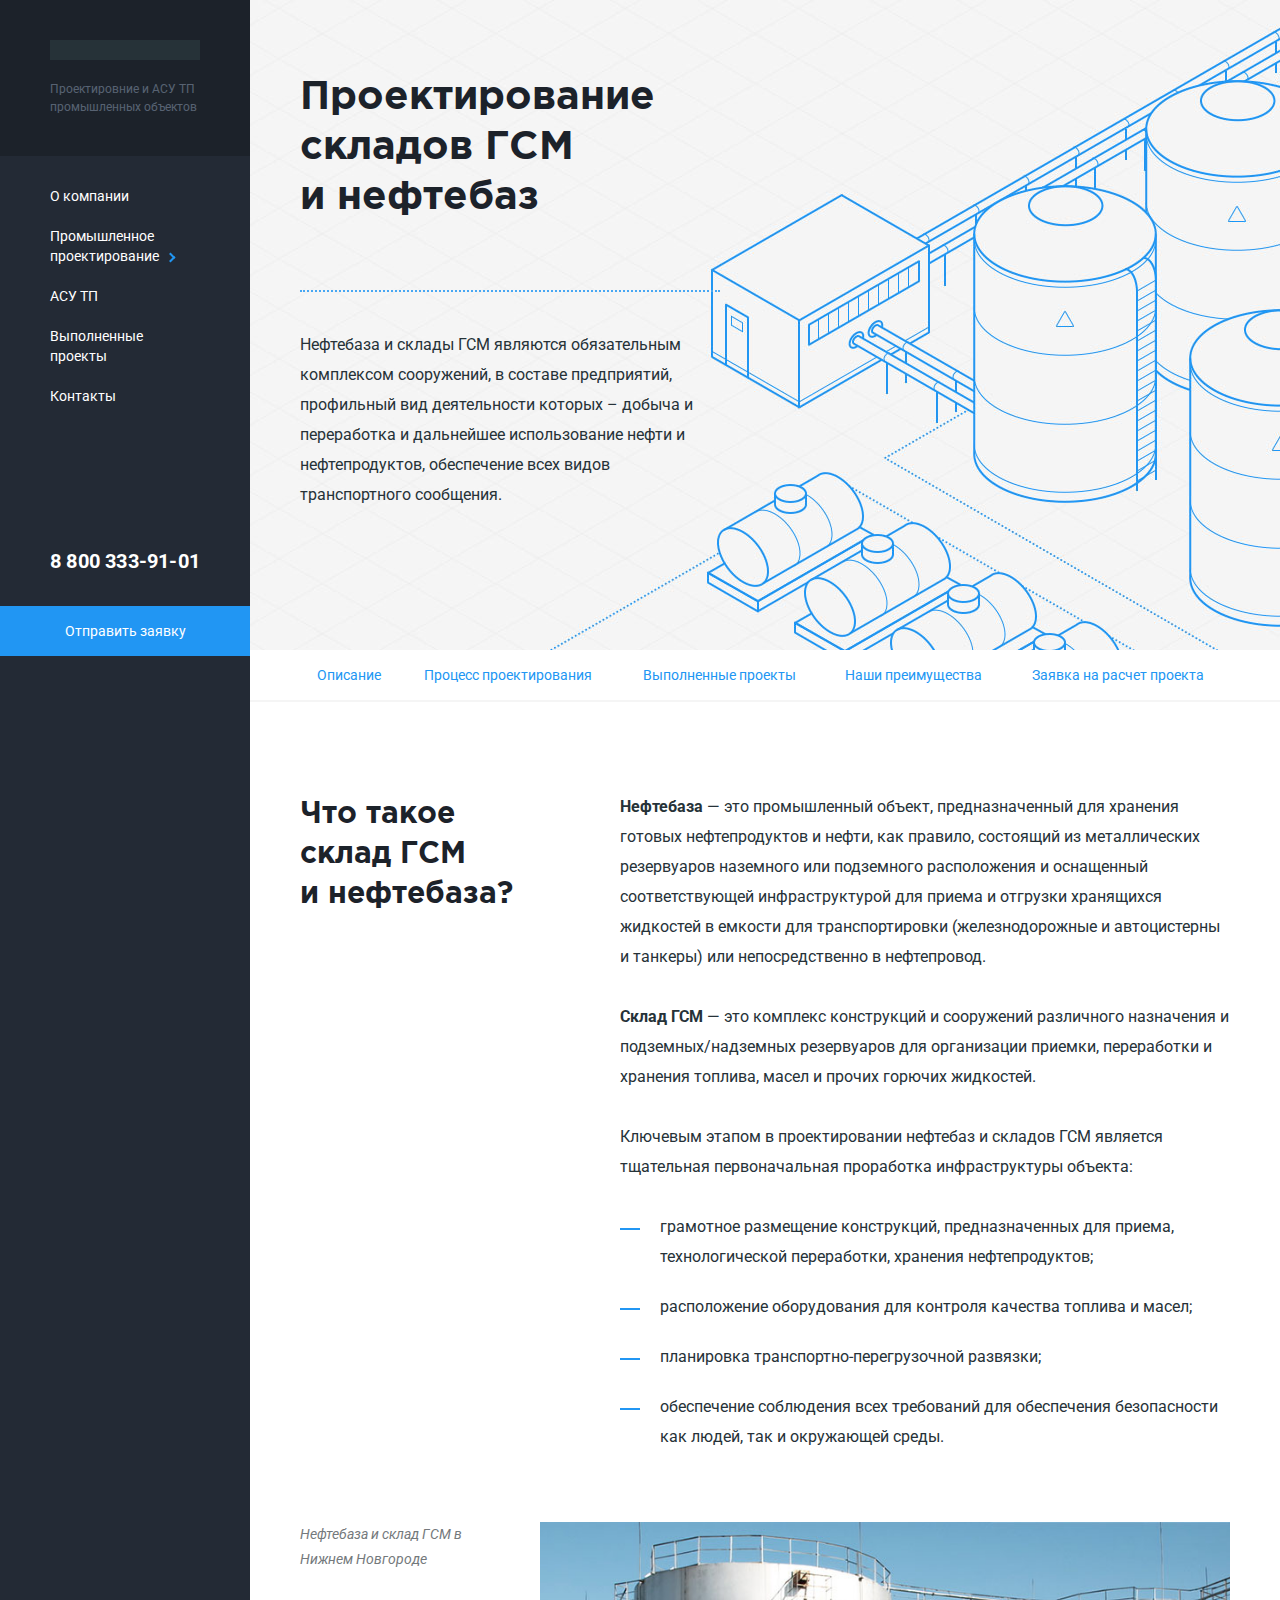
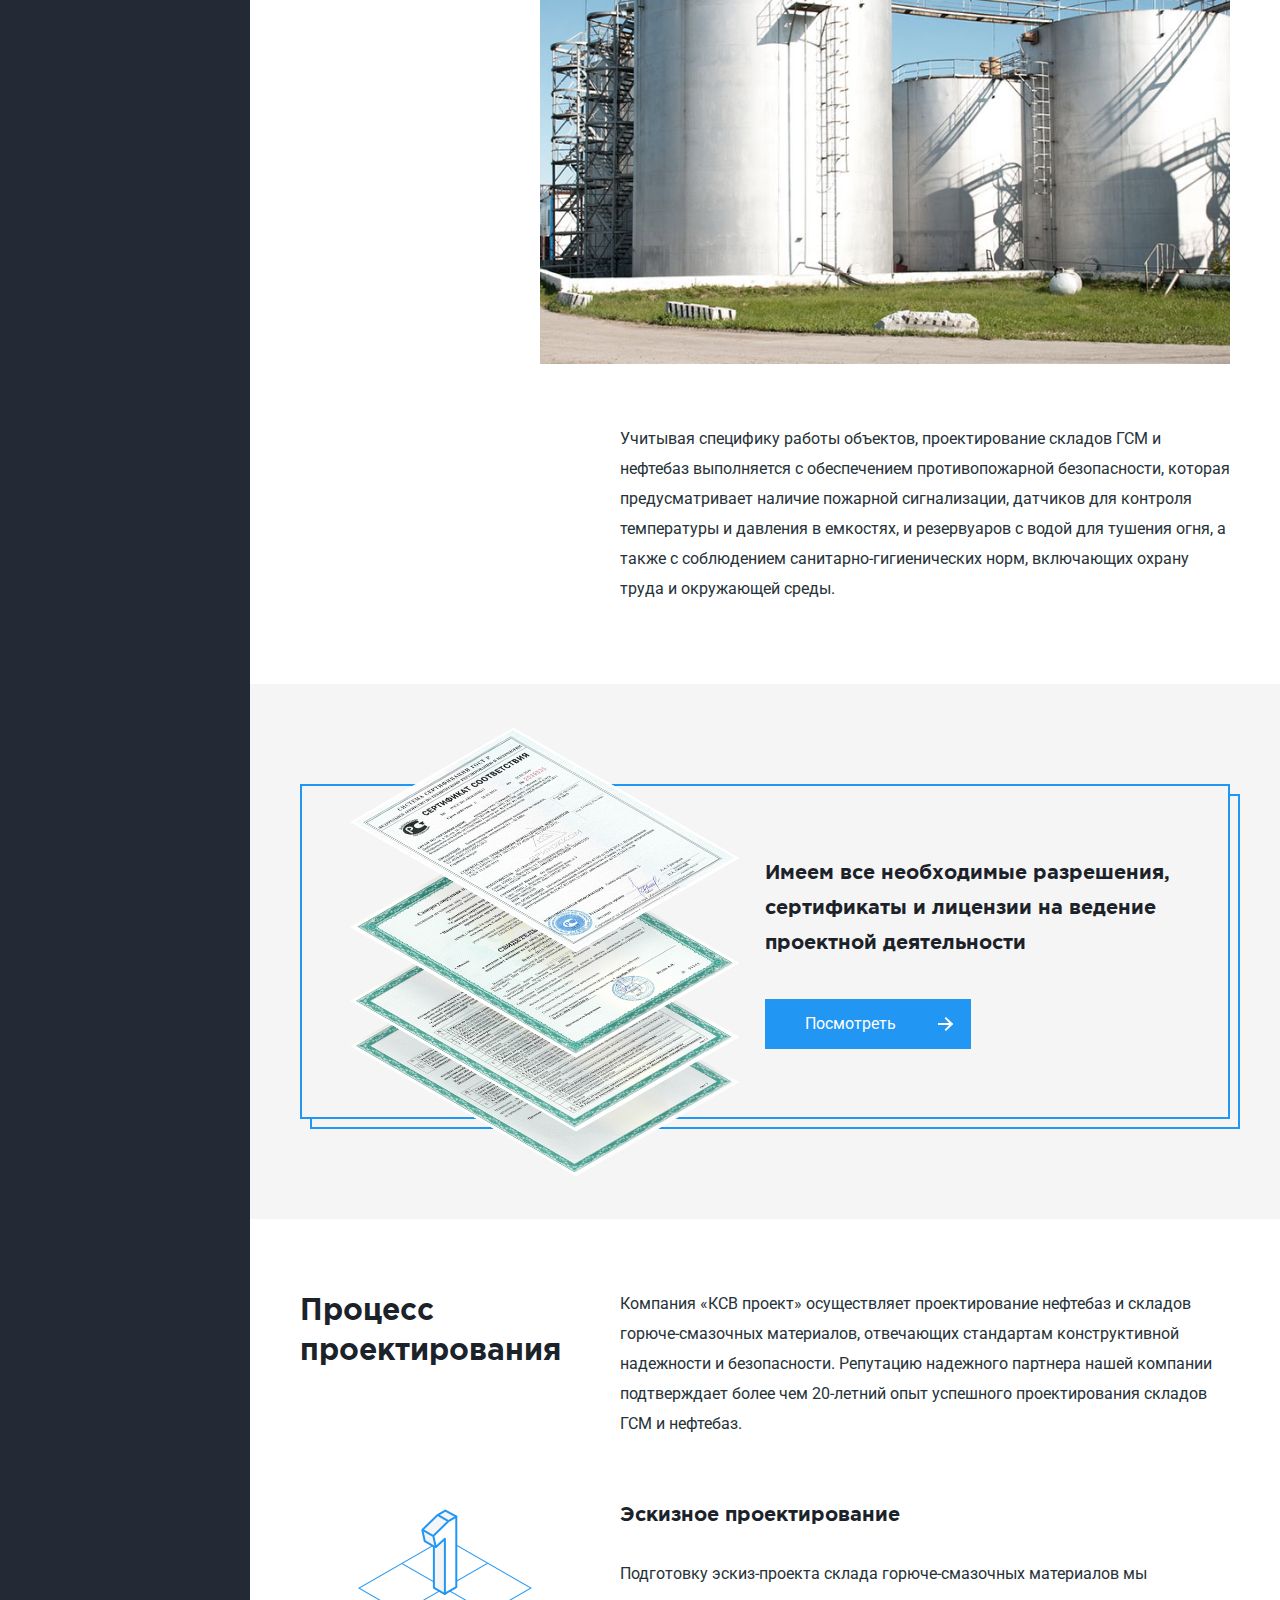
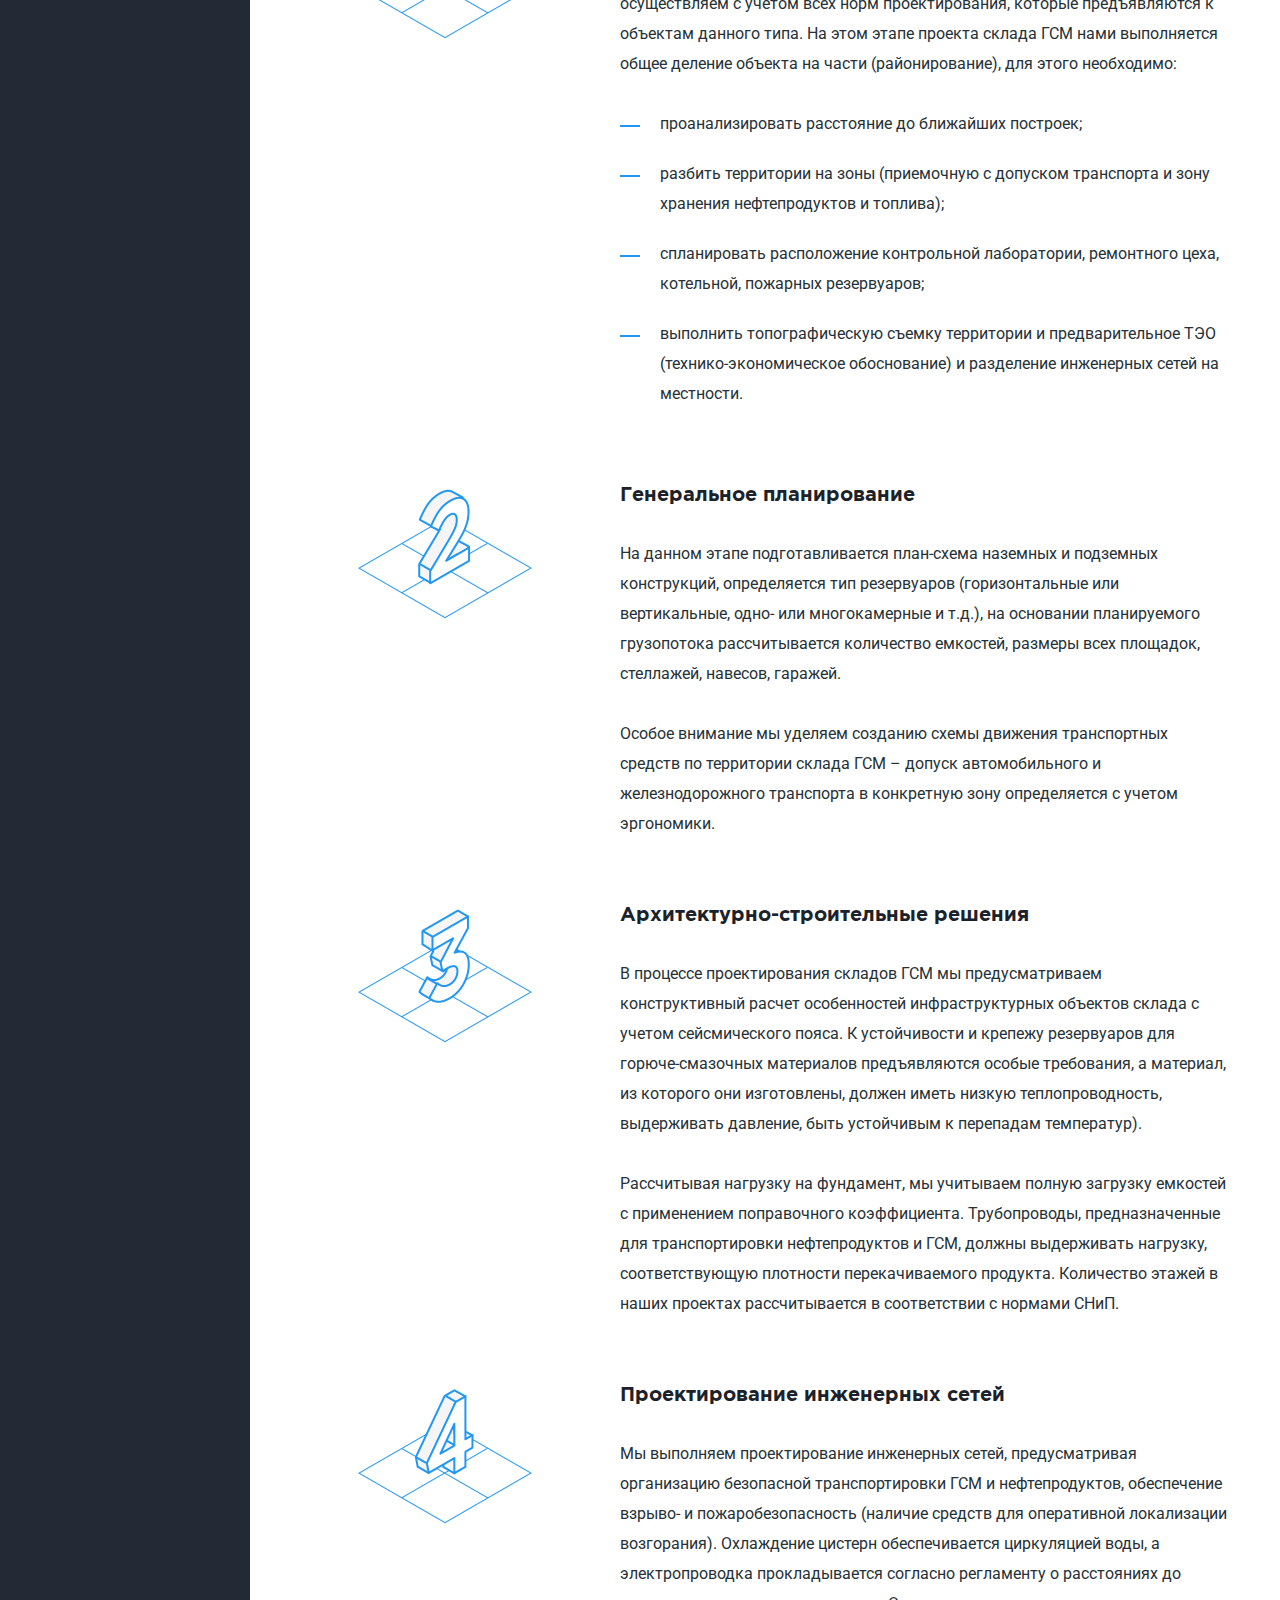
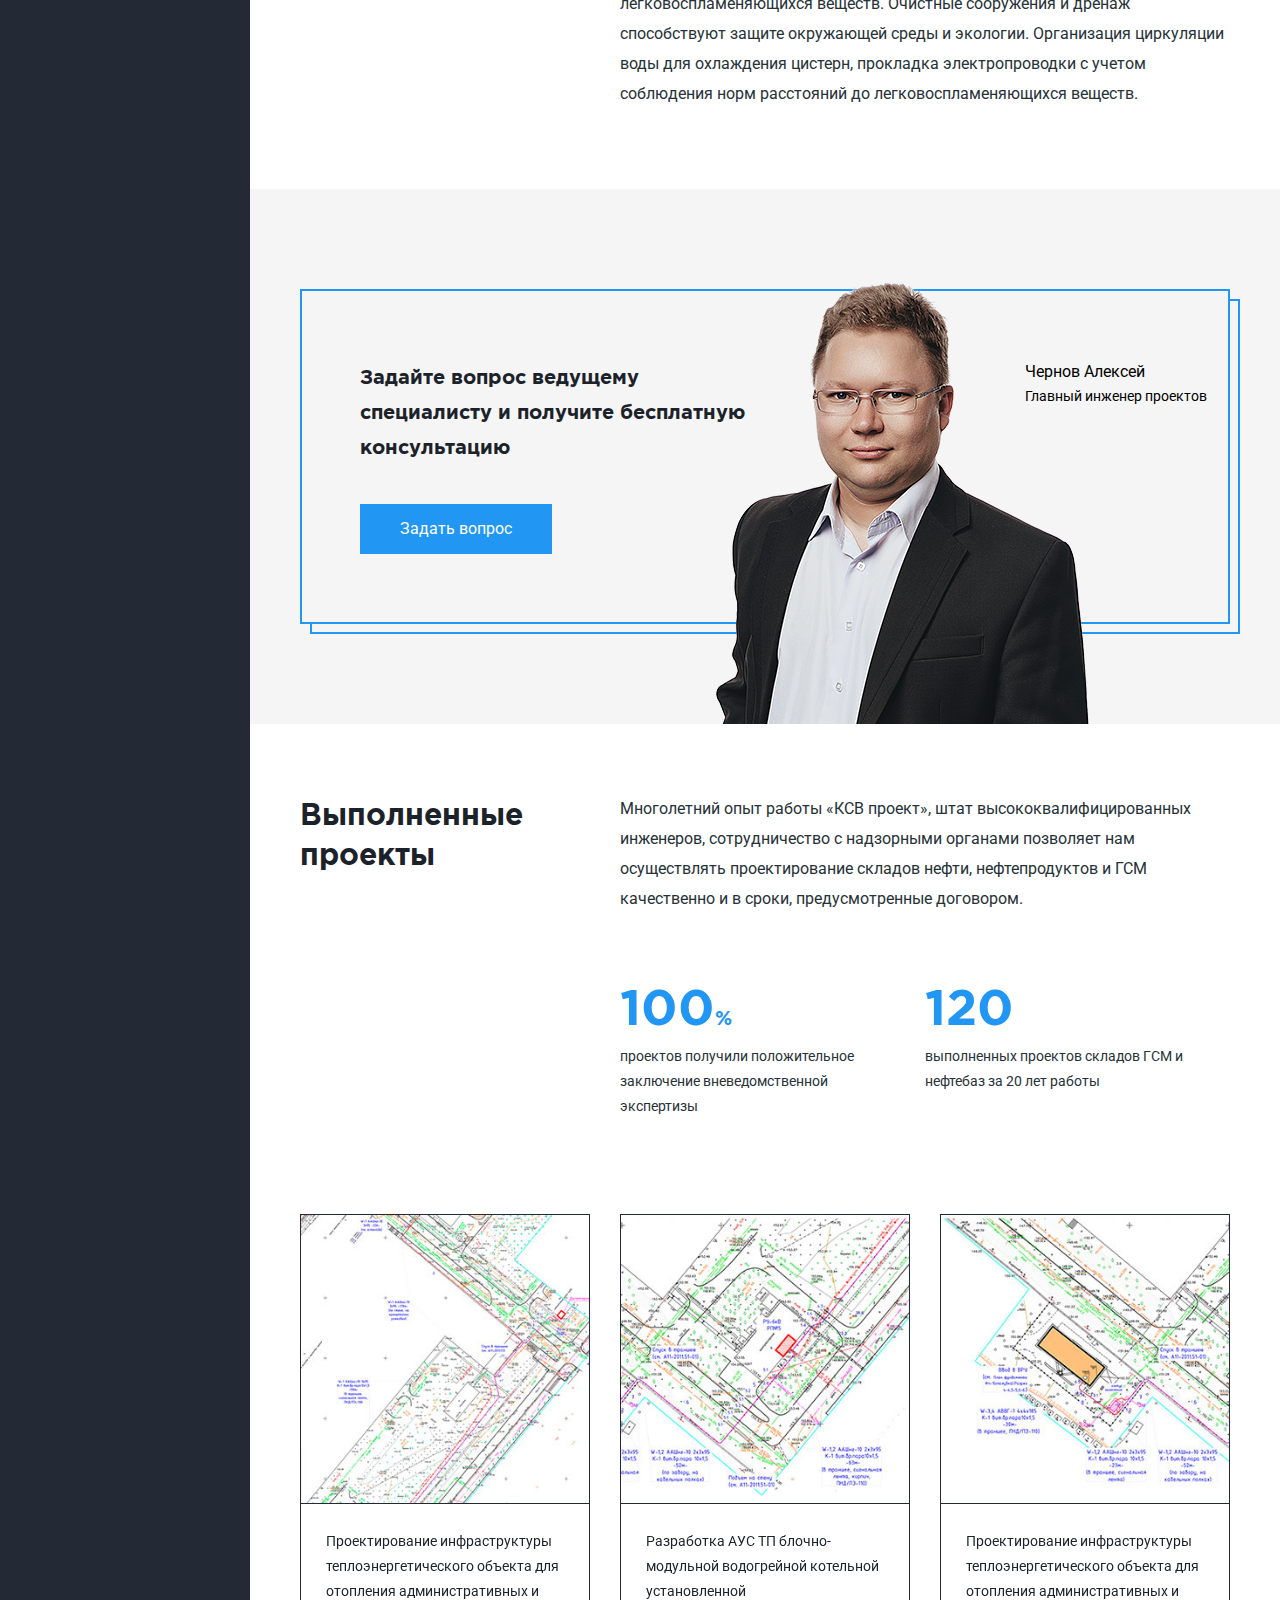
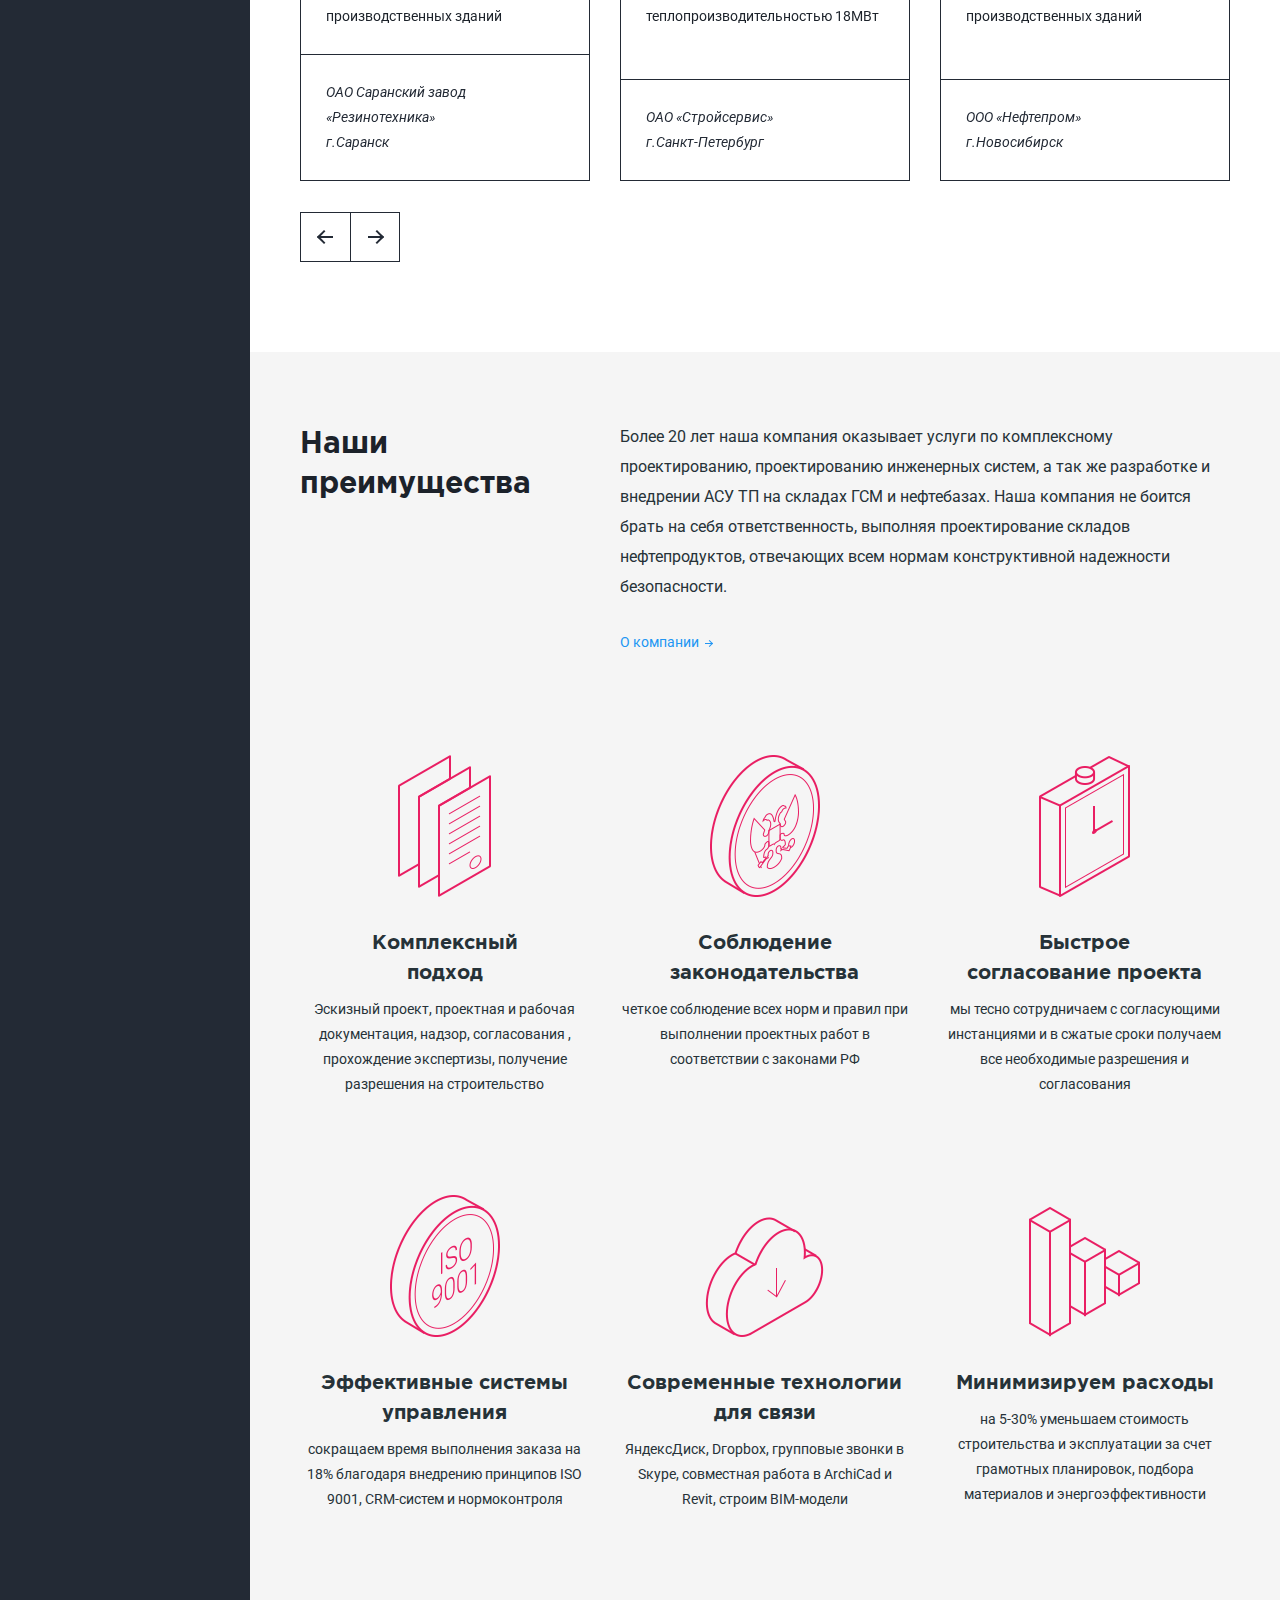
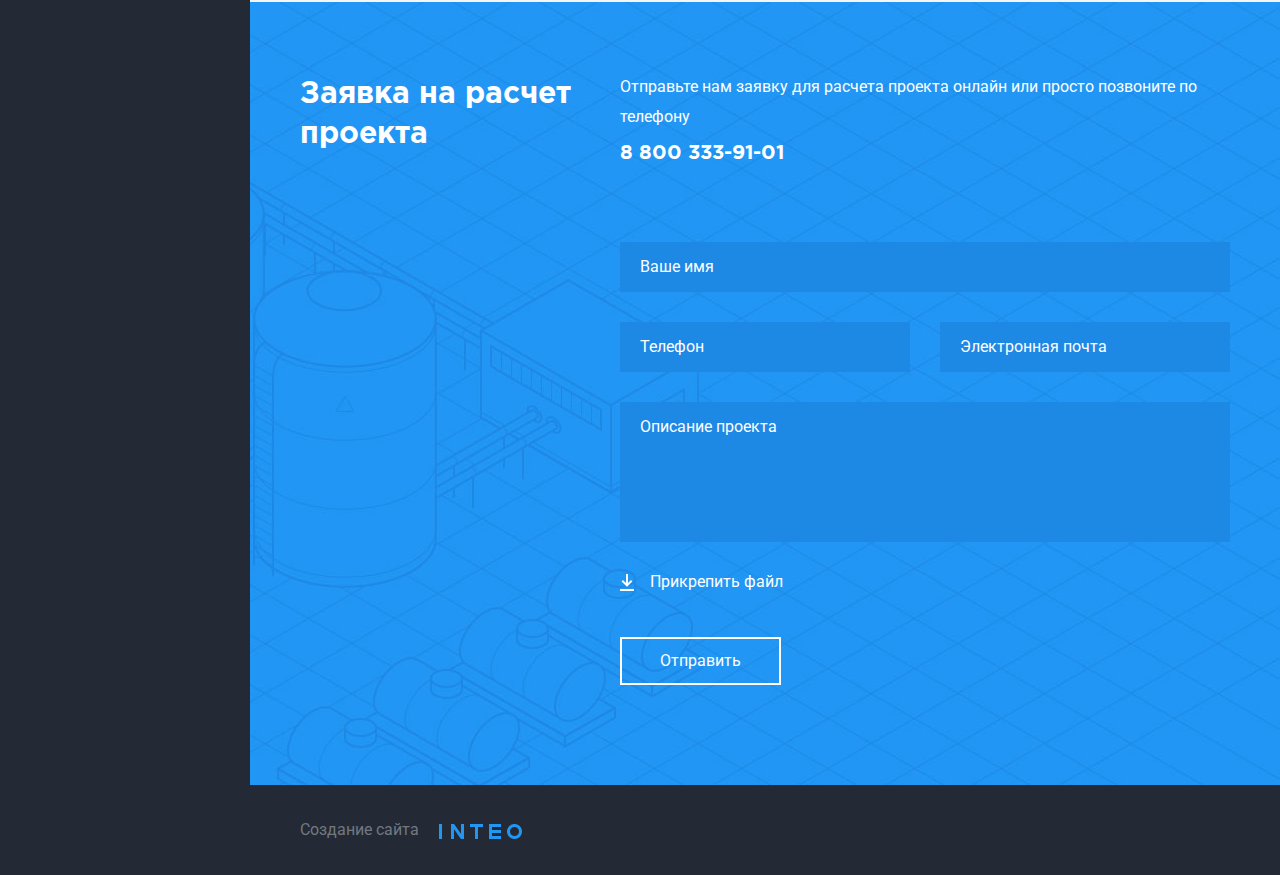
==== index2.htm @ 3f389288 "Карточка услуги" ====
<!DOCTYPE html>
<html lang="ru"><head>
<meta http-equiv="content-type" content="text/html; charset=UTF-8">
    <meta charset="utf-8">
    <meta http-equiv="X-UA-Compatible" content="IE=edge">
    <meta name="viewport" content="width=1024">
    <meta name="description" content="">
    <meta name="author" content="">
    <link rel="icon" href="f/i//favicon.ico">
    <title>Inprotep</title>
    <!--[if lt IE 9]>
      <script src="https://oss.maxcdn.com/html5shiv/3.7.2/html5shiv.min.js"></script>
      <script src="https://oss.maxcdn.com/respond/1.4.2/respond.min.js"></script>
    <![endif]-->
    <script src="f/js/jquery-1.11.3.min.js"></script>
    <script src="f/js/jquery.flexslider-min.js"></script>
    <script src="f/js/stickyfill.min.js"></script>
    <script src="f/js/jquery.scrollTo.min.js"></script>
    <script src="f/fancybox/jquery.fancybox.pack.js?v=2.1.5"></script>
    <link rel="stylesheet" href="f/fancybox/jquery.fancybox.css?v=2.1.5" media="screen">
    <link rel="stylesheet" href="f/css/flexslider.css">
    <link rel="stylesheet" href="f/css/main.css">
    <link href='https://fonts.googleapis.com/css?family=Roboto:400,500,400italic,700,700italic&subset=latin,cyrillic' rel='stylesheet' type='text/css'>
		</script>
    <!--[if IE]>
    <link rel="stylesheet" href="f/css/ie.css">
    <![endif]-->
    <script src="f/js/common.js"></script>
    <script>
    	
      $(document).ready(function() {
       	$('#projects-slider').flexslider({
			    animation: "slide",
			    controlNav: false,
			    customDirectionNav: $(".projects-slider .flexslider-navigation a")
			  });
      });
    </script>
  </head>
<body>
  <div class="wrap clearfix">
  	<div class="container">
  		<div class="content">
	  		<div class="content__row">
	  			<div class="content__cell content__menu">
	  				<div class="main-control">
	  					<div class="main-control__logo">
	  						<span class="main-control__logo-img"></span>
	  						<p>Проектировние и АСУ ТП промышленных объектов</p>
	  					</div>
	  					<ul class="main-control__menu">
	  						<li><a href="#">О компании</a></li>
	  						<li><a href="#" class="arrowed">Промышленное проектирование</a></li>
	  						<li><a href="#">АСУ ТП</a></li>
	  						<li><a href="#">Выполненные проекты</a></li>
	  						<li><a href="#">Контакты</a></li>
	  					</ul>
	  					<p class="main-control__phone">8 800 333-91-01</p>
	  					<a href="#" class="main-control__demand btn">Отправить заявку</a>
	  				</div>
	  			</div>
	  			<div class="content__cell content__main">
	  				<section class="preface preface_service section">
	  					<img src="f/i/preface/2.jpg" alt="">
	  					<h1>Проектирование <br> складов ГСМ<br>и нефтебаз</h1>
	  					<p class="preface__text">Нефтебаза и склады ГСМ являются обязательным комплексом сооружений, в составе предприятий, профильный вид деятельности которых – добыча и переработка и дальнейшее использование нефти и нефтепродуктов, обеспечение всех видов транспортного сообщения.</p>
	  				</section>
	  				<div class="page-navig">
	  					<div class="page-navig__wrap">
	  						<div class="page-navig__holder">
		  						<a href="#" class="js-scroll-link" data-scrollto="description">Описание</a>
		  						<a href="#" class="js-scroll-link" data-scrollto="process">Процесс проектирования</a>
		  						<a href="#" class="js-scroll-link" data-scrollto="projects">Выполненные проекты</a>
		  						<a href="#" class="js-scroll-link" data-scrollto="advantage">Наши преимущества</a>
		  						<a href="#" class="js-scroll-link" data-scrollto="demand">Заявка на расчет проекта</a>
		  					</div>
	  					</div>
	  					
	  				</div>
	  				<section class="section js-scroll-target" data-scrollto="description">
							<div class="row section__row">
								<div class="col-md-4">
									<h2>Что такое <br>склад ГСМ <br>и нефтебаза?</h2>
								</div>
								<div class="col-md-8">
									<p><b>Нефтебаза</b> ― это промышленный объект, предназначенный для хранения готовых нефтепродуктов и нефти, как правило, состоящий из металлических резервуаров наземного или подземного расположения и оснащенный соответствующей инфраструктурой для приема и отгрузки хранящихся жидкостей в емкости для транспортировки (железнодорожные и автоцистерны и танкеры) или непосредственно в нефтепровод.</p>
									<p><b>Склад ГСМ</b> ― это комплекс конструкций и сооружений различного назначения и подземных/надземных резервуаров для организации приемки, переработки и хранения топлива, масел и прочих горючих жидкостей. </p>
									<p>Ключевым этапом в проектировании нефтебаз и складов ГСМ является тщательная первоначальная проработка инфраструктуры объекта:</p>
									<ul>
										<li>грамотное размещение конструкций, предназначенных для приема, технологической переработки, хранения нефтепродуктов;</li>
										<li>расположение оборудования для контроля качества топлива и масел;</li>
										<li>планировка транспортно-перегрузочной развязки;</li>
										<li>обеспечение соблюдения всех требований для обеспечения безопасности как людей, так и окружающей среды.</li>
									</ul>
								</div>
							</div>
							<div class="captioned-img">
								<div class="row">
									<div class="col-md-3">
										<p>Нефтебаза и склад ГСМ в Нижнем Новгороде</p>
									</div>
									<div class="col-md-9">
										<img src="f/i/base.jpg" alt="">
									</div>
								</div>
							</div>
							<div class="row">
								<div class="col-md-8 col-md-offset-4">
									<p>Учитывая специфику работы объектов, проектирование складов ГСМ и нефтебаз выполняется с обеспечением противопожарной безопасности, которая предусматривает наличие пожарной сигнализации, датчиков для контроля температуры и давления в емкостях, и резервуаров с водой для тушения огня, а также с соблюдением санитарно-гигиенических норм, включающих охрану труда и окружающей среды. </p>
								</div>
							</div>
	  				</section>
	  				<section class="section section_gray bordered-block bordered-block_certif">
	  					<div class="bordered-block__holder">
	  						<div class="bordered-block__col">
		  						<img src="f/i/certif/0.png" alt="">
		  					</div><div class="bordered-block__col">
		  						<p class="bordered-block__title">Имеем все необходимые разрешения, сертификаты и лицензии на ведение проектной деятельности</p>
		  						<a href="#" class="btn">Посмотреть<i class="arrow"></i></a>
		  					</div>
	  					</div>
	  				</section>
	  				<section class="section process js-scroll-target" data-scrollto="process">
							<div class="row section__row">
								<div class="col-md-4">
									<h2>Процесс <br>проектирования</h2>
								</div>
								<div class="col-md-8">
									<p>Компания «КСВ проект» осуществляет проектирование нефтебаз и складов горюче-смазочных материалов, отвечающих стандартам конструктивной надежности и безопасности. Репутацию надежного партнера нашей компании подтверждает более чем 20-летний опыт успешного проектирования складов ГСМ и нефтебаз.</p>
								</div>
							</div>
							<div class="row section__row">
								<div class="col-md-4">
									<div class="process__num">
										<img src="f/i/nums/1.png" alt="">
									</div>
								</div>
								<div class="col-md-8">
									<h3>Эскизное проектирование</h3>
									<p>Подготовку эскиз-проекта склада горюче-смазочных материалов мы осуществляем с учетом всех норм проектирования, которые предъявляются к объектам данного типа. На этом этапе проекта склада ГСМ нами выполняется  общее деление объекта на части (районирование), для этого необходимо:</p>
									<ul>
										<li>проанализировать расстояние до ближайших построек;</li>
										<li>разбить территории на зоны (приемочную с допуском транспорта и зону хранения нефтепродуктов и топлива);</li>
										<li>спланировать расположение контрольной лаборатории, ремонтного цеха, котельной, пожарных резервуаров;</li>
										<li>выполнить топографическую съемку территории и предварительное ТЭО (технико-экономическое обоснование) и разделение инженерных сетей на местности.</li>
									</ul>
								</div>
							</div>
							<div class="row section__row">
								<div class="col-md-4">
									<div class="process__num">
										<img src="f/i/nums/2.png" alt="">
									</div>
								</div>
								<div class="col-md-8">
									<h3>Генеральное планирование</h3>
									<p>На данном этапе подготавливается план-схема наземных и подземных конструкций, определяется тип резервуаров (горизонтальные или вертикальные, одно- или многокамерные и т.д.), на основании планируемого грузопотока рассчитывается количество емкостей, размеры всех площадок, стеллажей, навесов, гаражей.</p>
									<p>Особое внимание мы уделяем созданию схемы движения транспортных средств по территории склада ГСМ – допуск автомобильного и железнодорожного транспорта в конкретную зону определяется с учетом эргономики.</p>
								</div>
							</div>
							<div class="row section__row">
								<div class="col-md-4">
									<div class="process__num">
										<img src="f/i/nums/3.png" alt="">
									</div>
								</div>
								<div class="col-md-8">
									<h3>Архитектурно-строительные решения</h3>
									<p>В процессе проектирования складов ГСМ мы предусматриваем конструктивный расчет особенностей инфраструктурных объектов склада с учетом сейсмического пояса. К устойчивости и крепежу резервуаров для горюче-смазочных материалов предъявляются особые требования, а материал, из которого они изготовлены, должен иметь низкую теплопроводность, выдерживать давление, быть устойчивым к перепадам температур).</p>
									<p>Рассчитывая нагрузку на фундамент, мы учитываем полную загрузку емкостей с применением поправочного коэффициента. Трубопроводы, предназначенные для транспортировки нефтепродуктов и ГСМ, должны выдерживать нагрузку, соответствующую плотности перекачиваемого продукта. Количество этажей в наших проектах рассчитывается в соответствии с нормами СНиП.</p>
								</div>
							</div>
							<div class="row">
								<div class="col-md-4">
									<div class="process__num">
										<img src="f/i/nums/4.png" alt="">
									</div>
								</div>
								<div class="col-md-8">
									<h3>Проектирование инженерных сетей</h3>
									<p>Мы выполняем проектирование инженерных сетей, предусматривая организацию безопасной транспортировки ГСМ и нефтепродуктов, обеспечение взрыво- и пожаробезопасность (наличие средств для оперативной локализации возгорания). Охлаждение цистерн обеспечивается циркуляцией воды, а электропроводка прокладывается согласно регламенту о расстояниях до легковоспламеняющихся веществ. Очистные сооружения и дренаж способствуют защите окружающей среды и экологии. Организация циркуляции воды для охлаждения цистерн, прокладка электропроводки с учетом соблюдения норм расстояний до легковоспламеняющихся веществ.</p>
								</div>
							</div>
	  				</section>
	  				<section class="section section_gray bordered-block bordered-block_spec">
	  					<div class="bordered-block__holder">
	  						<div class="bordered-block__col">
		  						<p class="bordered-block__title">Задайте вопрос ведущему специалисту и получите бесплатную консультацию</p>
		  						<a href="#" class="btn">Задать вопрос</a>
		  					</div><div class="bordered-block__col">
		  						<img src="f/i/spec.png" alt="">
		  						<p class="bordered-block__caption">
		  							Чернов Алексей
		  							<span>
											Главный инженер проектов 
		  							</span>
		  						</p>
		  					</div>
	  					</div>
	  				</section>
	  				<section class="section projects projects_white js-scroll-target" data-scrollto="projects">
							<div class="row">
								<div class="col-md-4">
									<h2>Выполненные <br>проекты</h2>
								</div>
								<div class="col-md-8">
									<p>Многолетний опыт работы «КСВ проект», штат высококвалифицированных инженеров, сотрудничество с надзорными органами позволяет нам осуществлять проектирование складов нефти, нефтепродуктов и ГСМ качественно и в сроки, предусмотренные договором.</p>
									<ul class="achiv achiv_projects">
										<li>
											<span>100<span>%</span></span>
											<p>проектов получили положительное заключение вневедомственной экспертизы</p>
										</li><li>
											<span>120</span>
											<p>выполненных проектов складов ГСМ и нефтебаз за 20 лет работы</p>
										</li>
									</ul>
								</div>
							</div>
							<div class="projects-slider equal-height" id="projects-slider">
								<ul class="projects__list slides equal-height__row">
									<li>
										<div class="row">
											<div class="col-md-4">
												<a href="#" class="projects__item equal-height__item">
													<div class="projects__img">
														<img src="f/i/projects/1.jpg" alt="">
													</div>
													<p class="projects__text equal-height__content">Проектирование инфраструктуры теплоэнергетического объекта для отопления административных и производственных зданий</p>
													<p class="projects__text projects__text_caption">ОАО Саранский завод «Резинотехника» <span>г.Саранск</span></p>
												</a>
											</div>
											<div class="col-md-4">
												<a href="#" class="projects__item equal-height__item">
													<div class="projects__img">
														<img src="f/i/projects/2.jpg" alt="">
													</div>
													<p class="projects__text equal-height__content">Разработка АУС ТП блочно-модульной водогрейной котельной установленной теплопроизводительностью 18МВт</p>
													<p class="projects__text projects__text_caption">ОАО «Стройсервис»<span>г.Санкт-Петербург</span></p>
												</a>
											</div>
											<div class="col-md-4">
												<a href="#" class="projects__item equal-height__item">
													<div class="projects__img">
														<img src="f/i/projects/3.jpg" alt="">
													</div>
													<p class="projects__text equal-height__content">Проектирование инфраструктуры теплоэнергетического объекта для отопления административных и производственных зданий </p>
													<p class="projects__text projects__text_caption">ООО «Нефтепром»<span>г.Новосибирск</span></p>
												</a>
											</div>
										</div>
									</li>
									<li>
										<div class="row">
											<div class="col-md-4">
												<a href="#" class="projects__item equal-height__item">
													<div class="projects__img">
														<img src="f/i/projects/1.jpg" alt="">
													</div>
													<p class="projects__text equal-height__content">Проектирование инфраструктуры теплоэнергетического объекта для отопления административных и производственных зданий</p>
													<p class="projects__text projects__text_caption">ОАО Саранский завод «Резинотехника» <span>г.Саранск</span></p>
												</a>
											</div>
											<div class="col-md-4">
												<a href="#" class="projects__item equal-height__item">
													<div class="projects__img">
														<img src="f/i/projects/2.jpg" alt="">
													</div>
													<p class="projects__text equal-height__content">Разработка АУС ТП блочно-модульной водогрейной котельной установленной теплопроизводительностью 18МВт</p>
													<p class="projects__text projects__text_caption">ОАО «Стройсервис»<span>г.Санкт-Петербург</span></p>
												</a>
											</div>
											<div class="col-md-4">
												<a href="#" class="projects__item equal-height__item">
													<div class="projects__img">
														<img src="f/i/projects/3.jpg" alt="">
													</div>
													<p class="projects__text equal-height__content">Проектирование инфраструктуры теплоэнергетического объекта для отопления административных и производственных зданий </p>
													<p class="projects__text projects__text_caption">ООО «Нефтепром»<span>г.Новосибирск</span></p>
												</a>
											</div>
										</div>
									</li>
								</ul>
								<div class="flexslider-navigation">
				  				<a href="#" class="flex-prev">&nbsp;
				  				</a><a href="#" class="flex-next">&nbsp;</a>
				  			</div>
							</div>
						</section>
						<section class="advantage section section_gray js-scroll-target" data-scrollto="advantage">
							<div class="row">
								<div class="col-md-4">
	  							<h2>Наши <br>преимущества</h2>
	  						</div>
	  						<div class="col-md-8">
									<p>Более 20 лет наша компания оказывает услуги по комплексному проектированию, проектированию инженерных систем, а так же разработке и внедрении АСУ ТП на складах ГСМ и нефтебазах. Наша компания не боится брать на себя ответственность, выполняя проектирование складов нефтепродуктов, отвечающих всем нормам конструктивной надежности безопасности.</p>
									<a href="#" class="arrowed2 working__about">О компании</a>
								</div>
							</div>
							<div class="row">
								<div class="advantage__item col-md-4 advantage__item_bot">
									<div class="advantage__img">
										<img src="f/i/advantage/1.png" alt="">
									</div>
  								<b>Комплексный <br>подход</b>
  								<p>Эскизный проект, проектная и рабочая документация, надзор, согласования , прохождение экспертизы, получение разрешения на строительство</p>
  							</div>
  							<div class="advantage__item col-md-4">
									<div class="advantage__img">
										<img src="f/i/advantage/2.png" alt="">
									</div>
  								<b>Соблюдение <br>законодательства</b>
  								<p>четкое соблюдение всех норм и правил при выполнении проектных работ в соответствии с законами РФ</p>
  							</div>
  							<div class="advantage__item col-md-4">
									<div class="advantage__img">
										<img src="f/i/advantage/3.png" alt="">
									</div>
  								<b>Быстрое <br>согласование проекта</b>
  								<p>мы тесно сотрудничаем с согласующими инстанциями и в сжатые сроки получаем все необходимые разрешения и согласования</p>
  							</div>
							</div>
							<div class="row">
								<div class="advantage__item col-md-4">
									<div class="advantage__img">
										<img src="f/i/advantage/4.png" alt="">
									</div>
  								<b>Эффективные системы управления</b>
  								<p>сокращаем время выполнения заказа на 18% благодаря внедрению принципов ISO 9001, CRМ-систем и нормoконтроля</p>
  							</div>
  							<div class="advantage__item col-md-4">
									<div class="advantage__img">
										<img src="f/i/advantage/5.png" alt="">
									</div>
  								<b>Современные технологии для связи</b>
  								<p>ЯндексДиск, Dгорbox, групповые звонки в Sкуре, совместная работа в АrchiСad и Revit, строим BIM-модели</p>
  							</div>
  							<div class="advantage__item col-md-4">
									<div class="advantage__img">
										<img src="f/i/advantage/6.png" alt="">
									</div>
  								<b>Минимизируем расходы</b>
  								<p>на 5-30% уменьшаем стоимость строительства и эксплуатации за счет грамотных планировок, подбора материалов и энергоэффективности</p>
  							</div>
							</div>
	  				</section>
	  				<section class="section form demand-form js-scroll-target" data-scrollto="demand">
	  					<div class="row">
	  						<div class="col-md-4">
	  							<h2>Заявка на расчет проекта</h2>
	  						</div>
	  						<div class="col-md-8">
	  							<p class="form__text">Отправьте нам заявку для расчета проекта онлайн или просто позвоните по телефону</p>
	  							<p class="form__phone">8 800 333-91-01</p>
	  							<form id="demand-form" method="post" action="/send/">
				  					<input type="text" class="input valid" placeholder="Ваше имя" name="name" id="name2"><label for="name">&nbsp;</label>
										<div class="row">
											<div class="col-md-6">
												<input type="tel" class="input valid" placeholder="Телефон" name="phone" id="phone2"><label for="phone">&nbsp;</label>
											</div>
											<div class="col-md-6">
												<input type="email" class="input valid" placeholder="Электронная почта" name="email" id="email"><label for="email">&nbsp;</label>
											</div>
										</div>
										<textarea rows="4" class="input" placeholder="Описание проекта" name="comment"></textarea>
										<a href="#" class="form__attach iconize-attach">Прикрепить файл</a>
										<div class="form__submit">
											<button class="btn btn-transpar">Отправить</button>
										</div>
									</form>
	  						</div>
	  					</div>
	  				</section>
	  			</div>
	  		</div>
	  	</div>
  	</div>
  </div>
  <footer class="footer">
  	<div class="container">
  		<p class="made-by">Создание сайта<a href="#"><i class="icon-inteo"></i></a></p>
  	</div>
  </footer>
  <div class="popups">
  	
  </div>
</body>
</html>
---- f/css/main.css ----
html {
  font-family: sans-serif;
  -webkit-text-size-adjust: 100%;
  -ms-text-size-adjust: 100%;
}
body {
  margin: 0;
  background: #232a35;
  /* #f5f5f5; */
}
body,
html {
  height: 100%;
  padding: 0;
}
article,
aside,
details,
figcaption,
figure,
footer,
header,
hgroup,
main,
menu,
nav,
section,
summary {
  display: block;
}
audio,
canvas,
progress,
video {
  display: inline-block;
  vertical-align: baseline;
}
audio:not([controls]) {
  display: none;
  height: 0;
}
[hidden],
template {
  display: none;
}
a {
  background-color: transparent;
}
a:active,
a:hover {
  outline: 0;
}
b,
strong {
  font-weight: 700;
}
dfn {
  font-style: italic;
}
mark {
  color: #000;
  background: #ffff00;
}
sub,
sup {
  position: relative;
  font-size: 75%;
  line-height: 0;
  vertical-align: baseline;
}
sup {
  top: -0.5em;
}
sub {
  bottom: -0.25em;
}
img {
  border: 0;
}
svg:not(:root) {
  overflow: hidden;
}
hr {
  height: 0;
  -webkit-box-sizing: content-box;
  -moz-box-sizing: content-box;
  box-sizing: content-box;
}
pre {
  overflow: auto;
}
code,
kbd,
pre,
samp {
  font-family: monospace, monospace;
  font-size: 1em;
}
button,
input,
optgroup,
select,
textarea {
  margin: 0;
  font: inherit;
  color: inherit;
}
button {
  overflow: visible;
}
button,
select {
  text-transform: none;
}
button,
html input[type=button],
input[type=reset],
input[type=submit] {
  -webkit-appearance: button;
  cursor: pointer;
}
button[disabled],
html input[disabled] {
  cursor: default;
}
button::-moz-focus-inner,
input::-moz-focus-inner {
  padding: 0;
  border: 0;
}
input[type=checkbox],
input[type=radio] {
  -webkit-box-sizing: border-box;
  -moz-box-sizing: border-box;
  box-sizing: border-box;
  padding: 0;
}
input[type=number]::-webkit-inner-spin-button,
input[type=number]::-webkit-outer-spin-button {
  height: auto;
}
input[type=search] {
  -webkit-appearance: textfield;
}
input[type=search]::-webkit-search-cancel-button,
input[type=search]::-webkit-search-decoration {
  -webkit-appearance: none;
}
textarea {
  overflow: auto;
}
optgroup {
  font-weight: 700;
}
table {
  border-spacing: 0;
  border-collapse: collapse;
  width: 100%;
  margin-bottom: 30px;
}
th {
  color: #1a1c1d;
  font-style: italic;
  font-weight: normal;
  font-size: 14px;
  padding: 10px 0;
}
td {
  color: #bdbdbd;
  font-size: 16px;
  padding: 10px 0;
}
td i {
  color: #2196f3;
}
td a {
  font-weight: bold;
}
td .white {
  color: #fff;
}
tr {
  border-bottom: 1px dotted #1a1c1d;
}
*,
:after,
:before {
  -webkit-box-sizing: border-box;
  -moz-box-sizing: border-box;
  box-sizing: border-box;
}
html {
  font-size: 10px;
  -webkit-tap-highlight-color: rgba(0, 0, 0, 0);
}
body {
  font-family: "Roboto", sans-serif;
  font-size: 16px;
  line-height: 30px;
  color: #263238;
}
button,
input,
select,
textarea {
  font-family: inherit;
  font-size: inherit;
  line-height: inherit;
}
a {
  text-decoration: none;
  -webkit-transition: color .2s ease;
  transition: color .2s ease;
  color: #2196f3;
}
a:hover {
  color: #1e88e5;
}
a:focus,
a:hover {
  outline: 0;
}
figure {
  margin: 0;
}
img {
  vertical-align: middle;
}
hr {
  margin-top: 20px;
  margin-bottom: 20px;
  border: 0;
  border-top: 1px solid #eeeeee;
}
[role=button] {
  cursor: pointer;
}
.h1,
.h2,
.h3,
.h4,
.h5,
.h6,
h1,
h2,
h3,
h4,
h5,
h6 {
  font-family: inherit;
  font-weight: 500;
  line-height: 1.1;
  color: inherit;
}
.h1 .small,
.h1 small,
.h2 .small,
.h2 small,
.h3 .small,
.h3 small,
.h4 .small,
.h4 small,
.h5 .small,
.h5 small,
.h6 .small,
.h6 small,
h1 .small,
h1 small,
h2 .small,
h2 small,
h3 .small,
h3 small,
h4 .small,
h4 small,
h5 .small,
h5 small,
h6 .small,
h6 small {
  font-weight: 400;
  line-height: 1;
  color: #777777;
}
.h1,
.h2,
.h3,
h1,
h2,
h3 {
  margin: 0;
}
.h1 .small,
.h1 small,
.h2 .small,
.h2 small,
.h3 .small,
.h3 small,
h1 .small,
h1 small,
h2 .small,
h2 small,
h3 .small,
h3 small {
  font-size: 65%;
}
.h4,
.h5,
.h6,
h4,
h5,
h6 {
  margin-top: 10px;
  margin-bottom: 10px;
}
.h4 .small,
.h4 small,
.h5 .small,
.h5 small,
.h6 .small,
.h6 small,
h4 .small,
h4 small,
h5 .small,
h5 small,
h6 .small,
h6 small {
  font-size: 75%;
}
.h1,
h1 {
  color: #1c222a;
  margin-bottom: 70px;
  font: 40px/50px 'GothamPro-Bold';
}
h2,
.h2 {
  color: #1c222a;
  margin-bottom: 20px;
  font: 30px/40px 'GothamPro-Bold';
}
@media (max-width: 1200px) {
  h2,
  .h2 {
    font-size: 26px;
    line-height: 32px;
  }
}
@media (max-width: 992px) {
  h2,
  .h2 {
    font-size: 22px;
    line-height: 28px;
  }
}
h3,
.h3 {
  color: #1c222a;
  margin-bottom: 30px;
  font: 20px/30px 'GothamPro-Bold';
}
.text-center {
  text-align: center;
}
.h4,
h4 {
  font-size: 20px;
}
.h5,
h5 {
  font-size: 14px;
}
.h6,
h6 {
  font-size: 12px;
}
p {
  margin: 0 0 30px;
}
.small,
small {
  font-size: 85%;
}
.mark,
mark {
  padding: .2em;
  background-color: #fcf8e3;
}
ol,
ul {
  margin-top: 0;
  padding: 0;
}
ul {
  list-style: none;
  margin-bottom: 40px;
}
ul li {
  position: relative;
  padding-left: 40px;
  margin-bottom: 20px;
}
ul li:before {
  content: '';
  position: absolute;
  top: 1em;
  left: 0;
  width: 20px;
  height: 2px;
  background: #2196f3;
}
.slides {
  margin-bottom: 0;
}
.slides li {
  padding-bottom: 1px;
}
ol {
  counter-reset: li;
  padding: 0;
  list-style: none;
}
ol li {
  position: relative;
  color: #37474f;
  line-height: 23px;
  margin-bottom: 3px;
}
ol li:before {
  content: counter(li) '.';
  counter-increment: li;
  font-weight: bold;
  color: #009acf;
}
dl {
  margin-top: 0;
  margin-bottom: 20px;
}
dd,
dt {
  line-height: 1.42857143;
}
dt {
  font-weight: 700;
}
dd {
  margin-left: 0;
}
abbr[data-original-title],
abbr[title] {
  cursor: help;
  border-bottom: 1px dotted #777777;
}
table {
  background-color: transparent;
}
caption {
  padding-top: 8px;
  padding-bottom: 8px;
  color: #777;
  text-align: left;
}
th {
  text-align: left;
}
fieldset {
  min-width: 0;
  padding: 0;
  margin: 0;
  border: 0;
}
legend {
  display: block;
  width: 100%;
  padding: 0;
  margin-bottom: 20px;
  font-size: 21px;
  line-height: inherit;
  color: #333;
  border: 0;
  border-bottom: 1px solid #e5e5e5;
}
label {
  display: inline-block;
  max-width: 100%;
  font-weight: 700;
}
input[type=search] {
  -webkit-box-sizing: border-box;
  -moz-box-sizing: border-box;
  box-sizing: border-box;
}
input[type=checkbox],
input[type=radio] {
  display: none;
}
input[type=checkbox] + label,
input[type=radio] + label {
  cursor: pointer;
  position: relative;
  font-weight: 400;
  display: inline-block;
  padding-left: 30px;
  color: #bdbdbd;
  margin-right: 20px;
}
input[type=checkbox] + label:hover:after,
input[type=radio] + label:hover:after {
  background: #282b2b;
}
input[type=checkbox] + label::before,
input[type=radio] + label::before {
  content: '';
  position: absolute;
  left: 0;
  top: 3px;
  height: 20px;
  width: 20px;
  background: #1a1c1d;
  border-radius: 50%;
}
input[type=radio] + label::after {
  content: '';
  position: absolute;
  border-radius: 50%;
  width: 10px;
  height: 10px;
  left: 5px;
  top: 8px;
  margin: auto;
  background: transparent;
  -webkit-transition: background-color 0.2s ease;
  -moz-transition: background-color 0.2s ease;
  -o-transition: background-color 0.2s ease;
  -ms-transition: background-color 0.2s ease;
  transition: background-color 0.2s ease;
}
input[type=radio]:checked + label::after {
  background: #2196f3;
}
input[type=checkbox] + label::before {
  border: 2px solid #eceff1;
  border-radius: 5px;
}
.form h2,
.form__text,
.form__attach,
.form__phone {
  color: #fff;
}
.form__text {
  margin-bottom: 0;
}
.form__attach:hover {
  color: #fff;
}
.form__phone {
  font: 20px/40px 'GothamPro-Bold';
  margin-bottom: 70px;
}
.form__attach {
  margin-bottom: 40px;
}
.form__submit {
  margin-bottom: 50px;
}
.input {
  background: #1e88e5;
  border: none;
  margin-bottom: 30px;
  padding: 10px 40px 10px 20px !important;
  position: relative;
  outline: none;
  width: 99.99%;
  box-shadow: none !important;
  -webkit-transition: background 0.3s ease;
  -moz-transition: background 0.3s ease;
  -o-transition: background 0.3s ease;
  -ms-transition: background 0.3s ease;
  transition: background 0.3s ease;
  color: #fff;
}
.input + label {
  position: relative;
  display: inline-block;
  vertical-align: middle;
  width: .01%;
}
.input + label:before {
  content: '';
  position: absolute;
}
.input:focus {
  background: #1976d2;
}
.input_error + label:before {
  left: -30px;
  width: 20px;
  height: 20px;
  background: url(../../f/i/icons.png) -86px -319px;
  top: 6px;
  margin-top: -2px;
}
.input_success + label:before {
  left: -30px;
  width: 20px;
  height: 20px;
  background: url(../../f/i/icons.png) -66px -319px;
  top: 6px;
  margin-top: -2px;
}
textarea {
  resize: none;
  margin-bottom: 15px !important;
}
.btn {
  display: inline-block;
  background: #2196f3;
  padding: 13px 40px;
  margin-bottom: 0;
  line-height: 24px;
  color: #fff;
  text-align: center;
  position: relative;
  white-space: nowrap;
  vertical-align: middle;
  -ms-touch-action: manipulation;
  touch-action: manipulation;
  cursor: pointer;
  -webkit-user-select: none;
  -moz-user-select: none;
  -ms-user-select: none;
  user-select: none;
  border: 0;
  overflow: hidden;
  z-index: 1;
  -webkit-transition: all 0.3s ease;
  -moz-transition: all 0.3s ease;
  -o-transition: all 0.3s ease;
  -ms-transition: all 0.3s ease;
  transition: all 0.3s ease;
}
.btn:active:hover,
.btn:hover {
  color: #fff;
  background: #1e88e5;
}
.btn:active:focus,
.btn:focus {
  color: #fff;
  outline: 0 !important;
}
.btn:active,
.btn:active:active {
  -webkit-box-shadow: none;
  -moz-box-shadow: none;
  box-shadow: none;
  top: 2px;
  background: #1976d2;
}
.btn.active.focus,
.btn.active:focus,
.btn.focus,
.btn:active.focus,
.btn:active:focus,
.btn:focus {
  outline: dotted thin;
  outline: -webkit-focus-ring-color auto 5px;
  outline-offset: -2px;
}
.btn.focus,
.btn:focus,
.btn:hover {
  text-decoration: none;
}
.btn.active,
.btn:active {
  background-image: none;
  outline: 0;
}
.btn.disabled,
.btn[disabled],
fieldset[disabled] .btn {
  cursor: not-allowed;
  filter: alpha(opacity=65);
  -webkit-box-shadow: none;
  box-shadow: none;
  opacity: 0.65;
}
a.btn.disabled,
fieldset[disabled] a.btn {
  pointer-events: none;
}
.btn-link {
  font-weight: 400;
  color: #337ab7;
  border-radius: 0;
}
.btn-link,
.btn-link.active,
.btn-link:active,
.btn-link[disabled],
fieldset[disabled] .btn-link {
  background-color: transparent;
  -webkit-box-shadow: none;
  box-shadow: none;
}
.btn-link,
.btn-link:active,
.btn-link:focus,
.btn-link:hover {
  border-color: transparent;
}
.btn-link:focus,
.btn-link:hover {
  color: #23527c;
  text-decoration: underline;
  background-color: transparent;
}
.btn-link[disabled]:focus,
.btn-link[disabled]:hover,
fieldset[disabled] .btn-link:focus,
fieldset[disabled] .btn-link:hover {
  color: #777;
  text-decoration: none;
}
.btn-default {
  border: 2px solid #06090a;
  background: transparent;
  color: #263238;
  font-weight: 400;
  border-radius: 20px;
  padding-top: 8px;
  padding-bottom: 10px;
  font-size: 16px;
}
.btn-default:focus,
.btn-default:hover,
.btn-default:active,
.btn-default:active:active {
  color: #e53935;
  background: #06090a;
  font-weight: 400;
  top: 0;
}
.btn-default.active,
.btn-default.active:focus,
.btn-default.active:hover {
  color: #fff;
  background: #e53935;
  border-color: #e53935;
}
.btn-transpar {
  background: transparent;
  border: 2px solid #fff;
  padding: 10px 38px;
}
.btn-transpar:hover {
  background: #fff;
  color: #1e88e5;
}
[data-toggle=buttons] > .btn input[type=checkbox],
[data-toggle=buttons] > .btn input[type=radio],
[data-toggle=buttons] > .btn-group > .btn input[type=checkbox],
[data-toggle=buttons] > .btn-group > .btn input[type=radio] {
  position: absolute;
  clip: rect(0, 0, 0, 0);
  pointer-events: none;
}
.pager {
  background: 0;
}
.pager li {
  display: inline-block;
  vertical-align: top;
  padding-left: 0;
  text-align: center;
  border: 1px solid #eaeaea;
  border-left: 0;
}
.pager li:first-child a,
.pager li:last-child a {
  line-height: 27px;
  padding-bottom: 3px;
}
.pager li:first-child {
  border-left: 1px solid #eaeaea;
}
.pager li a,
.pager li span {
  color: #303030;
  line-height: 30px;
  display: block;
  padding: 0 12px;
}
.pager li:before {
  display: none;
}
.pager li.active span {
  color: #fff;
}
.close {
  float: right;
  font-size: 21px;
  font-weight: 700;
  line-height: 1;
  color: #000;
  text-shadow: 0 1px 0 #fff;
  filter: alpha(opacity=20);
  opacity: 0.2;
}
.close:focus,
.close:hover {
  color: #000;
  text-decoration: none;
  cursor: pointer;
  filter: alpha(opacity=50);
  opacity: 0.5;
}
button.close {
  -webkit-appearance: none;
  padding: 0;
  cursor: pointer;
  background: 0 0;
  border: 0;
}
.clearfix:after,
.clearfix:before,
.dl-horizontal dd:after,
.dl-horizontal dd:before,
.form-horizontal .form-group:after,
.form-horizontal .form-group:before,
.pager:after,
.pager:before,
.row:after,
.row:before {
  display: table;
  content: " ";
}
.clearfix:after,
.dl-horizontal dd:after,
.form-horizontal .form-group:after,
.pager:after,
.panel-body:after,
.row:after {
  clear: both;
}
.hide {
  display: none !important;
}
.show {
  display: block !important;
}
.invisible {
  visibility: hidden;
}
.text-hide {
  font: 0/0 a;
  color: transparent;
  text-shadow: none;
  background-color: transparent;
  border: 0;
}
.hidden {
  display: none !important;
}
.affix {
  position: fixed;
}
.container {
  max-width: 1400px;
}
@media (min-width: 992px) {
  /* .container {
    width: 940px;
  } */
}
@media (min-width: 1200px) {
  /*  .container {
   width: 1140px;
 } */
}
.container-fluid {
  padding-right: 30px;
  padding-left: 30px;
  margin-right: auto;
  margin-left: auto;
}
.row {
  margin-right: -15px;
  margin-left: -15px;
}
.col-xs-1,
.col-sm-1,
.col-md-1,
.col-lg-1,
.col-xs-2,
.col-sm-2,
.col-md-2,
.col-lg-2,
.col-xs-3,
.col-sm-3,
.col-md-3,
.col-lg-3,
.col-xs-4,
.col-sm-4,
.col-md-4,
.col-lg-4,
.col-xs-5,
.col-sm-5,
.col-md-5,
.col-lg-5,
.col-xs-6,
.col-sm-6,
.col-md-6,
.col-lg-6,
.col-xs-7,
.col-sm-7,
.col-md-7,
.col-lg-7,
.col-xs-8,
.col-sm-8,
.col-md-8,
.col-lg-8,
.col-xs-9,
.col-sm-9,
.col-md-9,
.col-lg-9,
.col-xs-10,
.col-sm-10,
.col-md-10,
.col-lg-10,
.col-xs-11,
.col-sm-11,
.col-md-11,
.col-lg-11,
.col-xs-12,
.col-sm-12,
.col-md-12,
.col-lg-12 {
  position: relative;
  min-height: 1px;
  padding-right: 15px;
  padding-left: 15px;
}
.col-xs-1,
.col-xs-2,
.col-xs-3,
.col-xs-4,
.col-xs-5,
.col-xs-6,
.col-xs-7,
.col-xs-8,
.col-xs-9,
.col-xs-10,
.col-xs-11,
.col-xs-12 {
  float: left;
}
.col-xs-12 {
  width: 100%;
}
.col-xs-11 {
  width: 91.66666667%;
}
.col-xs-10 {
  width: 83.33333333%;
}
.col-xs-9 {
  width: 75%;
}
.col-xs-8 {
  width: 66.66666667%;
}
.col-xs-7 {
  width: 58.33333333%;
}
.col-xs-6 {
  width: 50%;
}
.col-xs-5 {
  width: 41.66666667%;
}
.col-xs-4 {
  width: 33.33333333%;
}
.col-xs-3 {
  width: 25%;
}
.col-xs-2 {
  width: 16.66666667%;
}
.col-xs-1 {
  width: 8.33333333%;
}
.col-xs-pull-12 {
  right: 100%;
}
.col-xs-pull-11 {
  right: 91.66666667%;
}
.col-xs-pull-10 {
  right: 83.33333333%;
}
.col-xs-pull-9 {
  right: 75%;
}
.col-xs-pull-8 {
  right: 66.66666667%;
}
.col-xs-pull-7 {
  right: 58.33333333%;
}
.col-xs-pull-6 {
  right: 50%;
}
.col-xs-pull-5 {
  right: 41.66666667%;
}
.col-xs-pull-4 {
  right: 33.33333333%;
}
.col-xs-pull-3 {
  right: 25%;
}
.col-xs-pull-2 {
  right: 16.66666667%;
}
.col-xs-pull-1 {
  right: 8.33333333%;
}
.col-xs-pull-0 {
  right: auto;
}
.col-xs-push-12 {
  left: 100%;
}
.col-xs-push-11 {
  left: 91.66666667%;
}
.col-xs-push-10 {
  left: 83.33333333%;
}
.col-xs-push-9 {
  left: 75%;
}
.col-xs-push-8 {
  left: 66.66666667%;
}
.col-xs-push-7 {
  left: 58.33333333%;
}
.col-xs-push-6 {
  left: 50%;
}
.col-xs-push-5 {
  left: 41.66666667%;
}
.col-xs-push-4 {
  left: 33.33333333%;
}
.col-xs-push-3 {
  left: 25%;
}
.col-xs-push-2 {
  left: 16.66666667%;
}
.col-xs-push-1 {
  left: 8.33333333%;
}
.col-xs-push-0 {
  left: auto;
}
.col-xs-offset-12 {
  margin-left: 100%;
}
.col-xs-offset-11 {
  margin-left: 91.66666667%;
}
.col-xs-offset-10 {
  margin-left: 83.33333333%;
}
.col-xs-offset-9 {
  margin-left: 75%;
}
.col-xs-offset-8 {
  margin-left: 66.66666667%;
}
.col-xs-offset-7 {
  margin-left: 58.33333333%;
}
.col-xs-offset-6 {
  margin-left: 50%;
}
.col-xs-offset-5 {
  margin-left: 41.66666667%;
}
.col-xs-offset-4 {
  margin-left: 33.33333333%;
}
.col-xs-offset-3 {
  margin-left: 25%;
}
.col-xs-offset-2 {
  margin-left: 16.66666667%;
}
.col-xs-offset-1 {
  margin-left: 8.33333333%;
}
.col-xs-offset-0 {
  margin-left: 0;
}
@media (min-width: 768px) {
  .col-sm-1,
  .col-sm-2,
  .col-sm-3,
  .col-sm-4,
  .col-sm-5,
  .col-sm-6,
  .col-sm-7,
  .col-sm-8,
  .col-sm-9,
  .col-sm-10,
  .col-sm-11,
  .col-sm-12 {
    float: left;
  }
  .col-sm-12 {
    width: 100%;
  }
  .col-sm-11 {
    width: 91.66666667%;
  }
  .col-sm-10 {
    width: 83.33333333%;
  }
  .col-sm-9 {
    width: 75%;
  }
  .col-sm-8 {
    width: 66.66666667%;
  }
  .col-sm-7 {
    width: 58.33333333%;
  }
  .col-sm-6 {
    width: 50%;
  }
  .col-sm-5 {
    width: 41.66666667%;
  }
  .col-sm-4 {
    width: 33.33333333%;
  }
  .col-sm-3 {
    width: 25%;
  }
  .col-sm-2 {
    width: 16.66666667%;
  }
  .col-sm-1 {
    width: 8.33333333%;
  }
  .col-sm-pull-12 {
    right: 100%;
  }
  .col-sm-pull-11 {
    right: 91.66666667%;
  }
  .col-sm-pull-10 {
    right: 83.33333333%;
  }
  .col-sm-pull-9 {
    right: 75%;
  }
  .col-sm-pull-8 {
    right: 66.66666667%;
  }
  .col-sm-pull-7 {
    right: 58.33333333%;
  }
  .col-sm-pull-6 {
    right: 50%;
  }
  .col-sm-pull-5 {
    right: 41.66666667%;
  }
  .col-sm-pull-4 {
    right: 33.33333333%;
  }
  .col-sm-pull-3 {
    right: 25%;
  }
  .col-sm-pull-2 {
    right: 16.66666667%;
  }
  .col-sm-pull-1 {
    right: 8.33333333%;
  }
  .col-sm-pull-0 {
    right: auto;
  }
  .col-sm-push-12 {
    left: 100%;
  }
  .col-sm-push-11 {
    left: 91.66666667%;
  }
  .col-sm-push-10 {
    left: 83.33333333%;
  }
  .col-sm-push-9 {
    left: 75%;
  }
  .col-sm-push-8 {
    left: 66.66666667%;
  }
  .col-sm-push-7 {
    left: 58.33333333%;
  }
  .col-sm-push-6 {
    left: 50%;
  }
  .col-sm-push-5 {
    left: 41.66666667%;
  }
  .col-sm-push-4 {
    left: 33.33333333%;
  }
  .col-sm-push-3 {
    left: 25%;
  }
  .col-sm-push-2 {
    left: 16.66666667%;
  }
  .col-sm-push-1 {
    left: 8.33333333%;
  }
  .col-sm-push-0 {
    left: auto;
  }
  .col-sm-offset-12 {
    margin-left: 100%;
  }
  .col-sm-offset-11 {
    margin-left: 91.66666667%;
  }
  .col-sm-offset-10 {
    margin-left: 83.33333333%;
  }
  .col-sm-offset-9 {
    margin-left: 75%;
  }
  .col-sm-offset-8 {
    margin-left: 66.66666667%;
  }
  .col-sm-offset-7 {
    margin-left: 58.33333333%;
  }
  .col-sm-offset-6 {
    margin-left: 50%;
  }
  .col-sm-offset-5 {
    margin-left: 41.66666667%;
  }
  .col-sm-offset-4 {
    margin-left: 33.33333333%;
  }
  .col-sm-offset-3 {
    margin-left: 25%;
  }
  .col-sm-offset-2 {
    margin-left: 16.66666667%;
  }
  .col-sm-offset-1 {
    margin-left: 8.33333333%;
  }
  .col-sm-offset-0 {
    margin-left: 0;
  }
}
/* @media (min-width: 992px) { */
.col-md-1,
.col-md-2,
.col-md-3,
.col-md-4,
.col-md-5,
.col-md-6,
.col-md-7,
.col-md-8,
.col-md-9,
.col-md-10,
.col-md-11,
.col-md-12 {
  float: left;
}
.col-md-12 {
  width: 100%;
}
.col-md-11 {
  width: 91.66666667%;
}
.col-md-10 {
  width: 83.33333333%;
}
.col-md-9 {
  width: 75%;
}
.col-md-8 {
  width: 66.66666667%;
}
.col-md-7 {
  width: 58.33333333%;
}
.col-md-6 {
  width: 50%;
}
.col-md-5 {
  width: 41.66666667%;
}
.col-md-4 {
  width: 33.33333333%;
}
.col-md-3 {
  width: 25%;
}
.col-md-2 {
  width: 16.66666667%;
}
.col-md-1 {
  width: 8.33333333%;
}
.col-md-pull-12 {
  right: 100%;
}
.col-md-pull-11 {
  right: 91.66666667%;
}
.col-md-pull-10 {
  right: 83.33333333%;
}
.col-md-pull-9 {
  right: 75%;
}
.col-md-pull-8 {
  right: 66.66666667%;
}
.col-md-pull-7 {
  right: 58.33333333%;
}
.col-md-pull-6 {
  right: 50%;
}
.col-md-pull-5 {
  right: 41.66666667%;
}
.col-md-pull-4 {
  right: 33.33333333%;
}
.col-md-pull-3 {
  right: 25%;
}
.col-md-pull-2 {
  right: 16.66666667%;
}
.col-md-pull-1 {
  right: 8.33333333%;
}
.col-md-pull-0 {
  right: auto;
}
.col-md-push-12 {
  left: 100%;
}
.col-md-push-11 {
  left: 91.66666667%;
}
.col-md-push-10 {
  left: 83.33333333%;
}
.col-md-push-9 {
  left: 75%;
}
.col-md-push-8 {
  left: 66.66666667%;
}
.col-md-push-7 {
  left: 58.33333333%;
}
.col-md-push-6 {
  left: 50%;
}
.col-md-push-5 {
  left: 41.66666667%;
}
.col-md-push-4 {
  left: 33.33333333%;
}
.col-md-push-3 {
  left: 25%;
}
.col-md-push-2 {
  left: 16.66666667%;
}
.col-md-push-1 {
  left: 8.33333333%;
}
.col-md-push-0 {
  left: auto;
}
.col-md-offset-12 {
  margin-left: 100%;
}
.col-md-offset-11 {
  margin-left: 91.66666667%;
}
.col-md-offset-10 {
  margin-left: 83.33333333%;
}
.col-md-offset-9 {
  margin-left: 75%;
}
.col-md-offset-8 {
  margin-left: 66.66666667%;
}
.col-md-offset-7 {
  margin-left: 58.33333333%;
}
.col-md-offset-6 {
  margin-left: 50%;
}
.col-md-offset-5 {
  margin-left: 41.66666667%;
}
.col-md-offset-4 {
  margin-left: 33.33333333%;
}
.col-md-offset-3 {
  margin-left: 25%;
}
.col-md-offset-2 {
  margin-left: 16.66666667%;
}
.col-md-offset-1 {
  margin-left: 8.33333333%;
}
.col-md-offset-0 {
  margin-left: 0;
}
/* } */
@media (min-width: 1200px) {
  .col-lg-1,
  .col-lg-2,
  .col-lg-3,
  .col-lg-4,
  .col-lg-5,
  .col-lg-6,
  .col-lg-7,
  .col-lg-8,
  .col-lg-9,
  .col-lg-10,
  .col-lg-11,
  .col-lg-12 {
    float: left;
  }
  .col-lg-12 {
    width: 100%;
  }
  .col-lg-11 {
    width: 91.66666667%;
  }
  .col-lg-10 {
    width: 83.33333333%;
  }
  .col-lg-9 {
    width: 75%;
  }
  .col-lg-8 {
    width: 66.66666667%;
  }
  .col-lg-7 {
    width: 58.33333333%;
  }
  .col-lg-6 {
    width: 50%;
  }
  .col-lg-5 {
    width: 41.66666667%;
  }
  .col-lg-4 {
    width: 33.33333333%;
  }
  .col-lg-3 {
    width: 25%;
  }
  .col-lg-2 {
    width: 16.66666667%;
  }
  .col-lg-1 {
    width: 8.33333333%;
  }
  .col-lg-pull-12 {
    right: 100%;
  }
  .col-lg-pull-11 {
    right: 91.66666667%;
  }
  .col-lg-pull-10 {
    right: 83.33333333%;
  }
  .col-lg-pull-9 {
    right: 75%;
  }
  .col-lg-pull-8 {
    right: 66.66666667%;
  }
  .col-lg-pull-7 {
    right: 58.33333333%;
  }
  .col-lg-pull-6 {
    right: 50%;
  }
  .col-lg-pull-5 {
    right: 41.66666667%;
  }
  .col-lg-pull-4 {
    right: 33.33333333%;
  }
  .col-lg-pull-3 {
    right: 25%;
  }
  .col-lg-pull-2 {
    right: 16.66666667%;
  }
  .col-lg-pull-1 {
    right: 8.33333333%;
  }
  .col-lg-pull-0 {
    right: auto;
  }
  .col-lg-push-12 {
    left: 100%;
  }
  .col-lg-push-11 {
    left: 91.66666667%;
  }
  .col-lg-push-10 {
    left: 83.33333333%;
  }
  .col-lg-push-9 {
    left: 75%;
  }
  .col-lg-push-8 {
    left: 66.66666667%;
  }
  .col-lg-push-7 {
    left: 58.33333333%;
  }
  .col-lg-push-6 {
    left: 50%;
  }
  .col-lg-push-5 {
    left: 41.66666667%;
  }
  .col-lg-push-4 {
    left: 33.33333333%;
  }
  .col-lg-push-3 {
    left: 25%;
  }
  .col-lg-push-2 {
    left: 16.66666667%;
  }
  .col-lg-push-1 {
    left: 8.33333333%;
  }
  .col-lg-push-0 {
    left: auto;
  }
  .col-lg-offset-12 {
    margin-left: 100%;
  }
  .col-lg-offset-11 {
    margin-left: 91.66666667%;
  }
  .col-lg-offset-10 {
    margin-left: 83.33333333%;
  }
  .col-lg-offset-9 {
    margin-left: 75%;
  }
  .col-lg-offset-8 {
    margin-left: 66.66666667%;
  }
  .col-lg-offset-7 {
    margin-left: 58.33333333%;
  }
  .col-lg-offset-6 {
    margin-left: 50%;
  }
  .col-lg-offset-5 {
    margin-left: 41.66666667%;
  }
  .col-lg-offset-4 {
    margin-left: 33.33333333%;
  }
  .col-lg-offset-3 {
    margin-left: 25%;
  }
  .col-lg-offset-2 {
    margin-left: 16.66666667%;
  }
  .col-lg-offset-1 {
    margin-left: 8.33333333%;
  }
  .col-lg-offset-0 {
    margin-left: 0;
  }
}
.clearfix:before,
.clearfix:after,
.container:before,
.container:after,
.container-fluid:before,
.container-fluid:after,
.row:before,
.row:after {
  content: " ";
  display: table;
}
.clearfix:after,
.container:after,
.container-fluid:after,
.row:after {
  clear: both;
}
@-ms-viewport {
  width: device-width;
}
@font-face {
  font-family: 'GothamPro-Bold';
  src: url('../../f/fonts/GothamPro-Bold_gdi.eot');
  src: url('../../f/fonts/GothamPro-Bold_gdi.eot?#iefix') format('embedded-opentype'), url('../../f/fonts/GothamPro-Bold_gdi.woff') format('woff'), url('../../f/fonts/GothamPro-Bold_gdi.ttf') format('truetype'), url('../../f/fonts/GothamPro-Bold_gdi.svg#GothamPro-Medium') format('svg');
  font-weight: 400;
  font-style: normal;
  font-stretch: normal;
  unicode-range: U+0020-25CA;
}
::-webkit-input-placeholder {
  color: #fff;
}
::-moz-placeholder {
  color: #fff;
  opacity: 1;
}
:-ms-input-placeholder {
  color: #fff;
}
input:-moz-placeholder {
  color: #fff;
  opacity: 1;
}
.popups {
  position: absolute;
  left: -9999px;
  top: -9999px;
}
.popup__holder {
  max-width: 1200px;
  position: absolute;
  bottom: 0;
  top: 0;
  left: 0;
  height: 700px;
  right: 0;
  margin: auto;
  overflow: hidden;
  width: 100%;
  background: #e7ebed;
}
[class*=" icon-"],
[class^=icon-] {
  display: inline-block;
  width: 14px;
  height: 14px;
  line-height: 14px;
  vertical-align: middle;
  background-image: url(../../f/i/icons.png);
  background-repeat: no-repeat;
}
[class*=' iconize-'],
[class^=iconize-] {
  position: relative;
  display: inline-block;
}
[class*=' iconize-']:before,
[class^=iconize-]:before {
  position: absolute;
  top: 0;
  left: 0;
  display: block;
  content: '';
  background: url(../../f/i/icons.png) -9999px -9999px no-repeat;
}
.iconize-attach {
  margin-left: 30px;
}
.iconize-attach:before {
  width: 14px;
  height: 17px;
  background-position: -106px -320px;
  left: -30px;
  top: .4em;
}
.icon-inteo {
  width: 83px;
  height: 15px;
  background-position: 0 -343px;
}
a:hover .icon-inteo {
  background-position: 0 -358px;
}
.iconize-phone:before {
  background-position: 0 -318px;
  width: 21px;
  height: 22px;
  top: .3em;
}
.iconize-address:before {
  background-position: -21px -318px;
  width: 20px;
  height: 25px;
  top: .3em;
}
.iconize-mail:before {
  background-position: -41px -318px;
  width: 20px;
  height: 15px;
  top: .5em;
}
.pseudo {
  border-bottom: 1px dashed;
  line-height: 1em;
}
.underline {
  text-decoration: underline;
}
.arrowed:after {
  content: '';
  border-bottom: 2px solid #2196f3;
  border-right: 2px solid #2196f3;
  height: 7px;
  -ms-transform: rotate(315deg);
  -webkit-transform: rotate(315deg);
  transform: rotate(315deg);
  width: 7px;
  margin-left: 8px;
  display: inline-block;
  vertical-align: middle;
}
.arrowed2 {
  position: relative;
  display: inline-block;
  vertical-align: top;
  font-size: 14px;
  line-height: 20px;
}
.arrowed2:after {
  content: '';
  border-bottom: 1px solid #2196f3;
  border-right: 1px solid #2196f3;
  height: 5px;
  -ms-transform: rotate(315deg);
  -webkit-transform: rotate(315deg);
  transform: rotate(315deg);
  width: 5px;
  margin-left: 8px;
  display: inline-block;
  vertical-align: middle;
}
.arrowed2:before {
  content: '';
  background: #2196f3;
  height: 1px;
  width: 7px;
  position: absolute;
  bottom: .6em;
  right: 0;
}
.arrow {
  width: 15px;
  display: inline-block;
  vertical-align: middle;
  position: relative;
  height: 15px;
  margin-left: 40px;
  margin-right: -20px;
}
.arrow:after {
  content: '';
  border-bottom: 2px solid #fff;
  border-right: 2px solid #fff;
  height: 10px;
  position: absolute;
  -ms-transform: rotate(315deg);
  -webkit-transform: rotate(315deg);
  transform: rotate(315deg);
  width: 10px;
  bottom: 0;
  right: 0;
  top: -2px;
  margin: auto 0;
}
.arrow:before {
  content: '';
  background: #fff;
  height: 2px;
  width: 13px;
  position: absolute;
  bottom: 0;
  right: 0;
  top: -2px;
  margin: auto 0;
}
.wrap {
  min-height: 100%;
  height: auto!important;
  margin: 0 0 -90px;
  overflow: hidden;
  min-width: 940px;
}
.wrap:after {
  content: '';
  height: 90px;
  margin: 0;
  padding: 0;
}
.content {
  display: table;
  width: 100%;
  height: 100%;
}
.content__row {
  display: table-row;
  width: 100%;
}
.content__cell {
  display: table-cell;
  position: relative;
  vertical-align: top;
}
.content__menu {
  width: 250px;
  background: #232a35;
  z-index: 10;
}
.content__main {
  background: #fff;
}
.main-control {
  position: -webkit-sticky;
  position: sticky;
  top: 0;
  z-index: 110;
}
.main-control:before,
.main-control:after {
  content: '';
  display: table;
}
.main-control__menu {
  padding: 30px 50px;
  margin-bottom: 90px;
}
.main-control__menu li {
  line-height: 20px;
  margin-bottom: 20px;
  padding-left: 0;
}
.main-control__menu li:before {
  display: none;
}
.main-control__menu li a {
  color: #fff;
  font-weight: 400;
  font-size: 14px;
}
.main-control__menu li a:hover {
  color: #2196f3;
}
.main-control__logo {
  padding: 40px 50px;
  background: #1c222a;
}
.main-control__logo-img {
  height: 20px;
  display: block;
  background: #263238;
  margin-bottom: 20px;
}
.main-control__logo p {
  color: #b1c3df;
  font-size: 12px;
  line-height: 18px;
  opacity: .4;
  margin-bottom: 0;
}
.main-control__phone {
  font-size: 20px;
  color: #fff;
  font-weight: bold;
  letter-spacing: .01em;
  text-align: center;
}
.main-control__demand {
  display: block;
  font-size: 14px;
  text-align: center;
}
.section {
  padding: 70px 50px 50px;
}
.section__holder {
  position: relative;
  height: 100%;
}
.section__row {
  margin-bottom: 30px;
}
.section_gray {
  background: #f5f5f5;
}
.preface {
  height: 700px;
  position: relative;
  z-index: 1;
}
.preface:before {
  background: url(../../f/i/pattern/1.png) repeat;
  content: '';
  position: absolute;
  left: 0;
  top: 0;
  width: 100%;
  height: 100%;
  opacity: .3;
}
.preface img {
  position: absolute;
  top: 0;
  left: 50%;
  margin-left: -575px;
  z-index: -1;
}
.preface_service {
  height: auto;
  min-height: 650px;
}
.preface_service:before {
  display: none;
}
.preface_service img {
  left: auto;
  margin: 0;
  right: 0;
}
@media (max-width: 1200px) {
  .preface_service img {
    right: -200px;
  }
}
@media (max-width: 992px) {
  .preface_service img {
    right: -350px;
  }
}
.preface__text {
  max-width: 400px;
  position: relative;
  padding-top: 40px;
}
.preface__text:before {
  content: '';
  position: absolute;
  top: 0;
  left: 0;
  right: -20px;
  border-top: 2px dotted #47a7f3;
}
.preface__btn {
  display: inline-block;
  vertical-align: top;
  padding-left: 50px;
  width: 50%;
}
.preface__btn-holder {
  position: absolute;
  bottom: 0;
  left: 0;
  width: 100%;
}
.preface__btn-wrap {
  margin-left: -50px;
}
.preface__btn a {
  color: #1c222a;
  font: 20px/30px 'GothamPro-Bold';
  background: #fff;
  display: block;
  padding: 45px;
  position: relative;
  overflow: hidden;
}
.preface__btn a:before,
.preface__btn a:after {
  position: absolute;
  content: '';
  top: 0;
  right: 0;
  background: url(../../f/i/icons.png) 0 0;
  -webkit-transition: opacity 0.4s ease;
  -moz-transition: opacity 0.4s ease;
  -o-transition: opacity 0.4s ease;
  -ms-transition: opacity 0.4s ease;
  transition: opacity 0.4s ease;
  width: 201px;
  height: 151px;
}
@media (max-width: 1200px) {
  .preface__btn a:before,
  .preface__btn a:after {
    right: -100px;
  }
}
@media (max-width: 992px) {
  .preface__btn a:before,
  .preface__btn a:after {
    display: none;
  }
}
.preface__btn a:after {
  background-position: -201px 0;
  opacity: 0;
}
.preface__btn a:hover {
  background: #2196f3;
  color: #fff;
  -webkit-transition: all 0.3s ease;
  -moz-transition: all 0.3s ease;
  -o-transition: all 0.3s ease;
  -ms-transition: all 0.3s ease;
  transition: all 0.3s ease;
}
.preface__btn a:hover:before {
  opacity: 0;
}
.preface__btn a:hover:after {
  opacity: 1;
}
.preface__btn_asu a:before {
  background-position: 0 -151px;
}
.preface__btn_asu a:after {
  background-position: -201px -151px;
}
.working {
  background: url(../../f/i/working.jpg) 0 100% no-repeat;
}
@media (max-width: 1200px) {
  .working {
    background-position: 50% 100%;
  }
}
.working__caption {
  font-size: 14px;
  font-style: italic;
  margin-top: -5px;
}
.working__about {
  margin-bottom: 95px;
}
.working__adv {
  margin-bottom: 40px;
}
.working__adv li {
  display: inline-block;
  vertical-align: top;
  width: 50%;
  margin-bottom: 35px;
  padding-right: 30px;
  padding-left: 0;
}
.working__adv li:before {
  display: none;
}
.working__adv li span {
  color: #2196f3;
  font: 50px/25px 'GothamPro-Bold';
  display: block;
  margin-bottom: 25px;
}
.working__adv li span span {
  font-size: 20px;
  display: inline-block;
  line-height: 0;
  margin-bottom: 0;
}
.working__adv li p {
  font-size: 14px;
  line-height: 25px;
}
.working__certif {
  padding: 30px;
  background: #fff;
  position: relative;
  z-index: 1;
}
.working__certif:before {
  position: absolute;
  content: '';
  width: 100%;
  height: 100%;
  border: 2px solid #2196f3;
  left: -10px;
  bottom: -10px;
  z-index: -1;
  background: #fff;
}
.working__certif:after {
  position: absolute;
  content: '';
  width: 100%;
  height: 100%;
  left: 0;
  top: 0;
  border: 2px solid #1c222a;
  z-index: -1;
  background: #fff;
}
.achiv {
  margin-bottom: 40px;
}
.achiv_projects {
  padding-top: 50px;
  margin-bottom: 0;
}
.achiv li {
  display: inline-block;
  vertical-align: top;
  width: 50%;
  margin-bottom: 35px;
  padding-right: 30px;
  padding-left: 0;
}
.achiv li:before {
  display: none;
}
.achiv li span {
  color: #2196f3;
  font: 50px/25px 'GothamPro-Bold';
  display: block;
  margin-bottom: 25px;
}
.achiv li span span {
  font-size: 20px;
  display: inline-block;
  line-height: 0;
  margin-bottom: 0;
}
.achiv li p {
  font-size: 14px;
  line-height: 25px;
}
.advantage__item {
  text-align: center;
  margin-bottom: 10px;
}
.advantage__item b {
  display: block;
  font: 20px/30px 'GothamPro-Bold';
  margin-bottom: 10px;
}
.advantage__item p {
  font-size: 14px;
  line-height: 25px;
}
.advantage__item_bot {
  margin-bottom: 60px;
}
.advantage__img {
  height: 150px;
  position: relative;
  margin-bottom: 30px;
}
.advantage__img img {
  position: absolute;
  bottom: 0;
  left: 0;
  right: 0;
  margin: 0 auto;
}
.projects {
  background: #fbfbfb;
}
.projects_white {
  background: #fff;
}
.projects__all {
  position: absolute;
  right: 0;
  top: .5em;
}
.projects__list {
  padding-top: 30px;
}
.projects__list li {
  margin-bottom: 0;
}
.projects__item {
  border: 1px solid #232a35;
  display: block;
  -webkit-transition: border-color 0.3s ease;
  -moz-transition: border-color 0.3s ease;
  -o-transition: border-color 0.3s ease;
  -ms-transition: border-color 0.3s ease;
  transition: border-color 0.3s ease;
}
.projects__img img {
  width: 100%;
}
.projects__text {
  font-size: 14px;
  line-height: 25px;
  color: #1c222a;
  border-bottom: 1px solid #232a35;
  border-top: 1px solid #232a35;
  -webkit-transition: border-color 0.3s ease;
  -moz-transition: border-color 0.3s ease;
  -o-transition: border-color 0.3s ease;
  -ms-transition: border-color 0.3s ease;
  transition: border-color 0.3s ease;
  margin-bottom: 0;
  padding: 25px;
  -moz-hyphens: auto;
  -webkit-hyphens: auto;
  -ms-hyphens: auto;
}
@media (max-width: 992px) {
  .projects__text {
    padding: 20px;
    font-size: 13px;
  }
}
.projects__text_caption {
  border: none;
  font-style: italic;
  color: #232a35;
}
.projects__text_caption span {
  display: block;
}
.projects__item:hover {
  border-color: #2196f3;
}
.projects__item:hover .projects__text {
  border-color: #2196f3;
}
.projects-slider {
  position: relative;
  padding-bottom: 80px;
  margin-bottom: 40px;
}
.projects-slider .flexslider-navigation {
  position: absolute;
  bottom: 0;
  left: 0;
}
.projects-slider .flexslider-navigation a {
  display: inline-block;
  vertical-align: top;
  width: 50px;
  height: 50px;
  border: 1px solid #232a35;
  position: relative;
  -webkit-transition: border-color 0.3s ease;
  -moz-transition: border-color 0.3s ease;
  -o-transition: border-color 0.3s ease;
  -ms-transition: border-color 0.3s ease;
  transition: border-color 0.3s ease;
}
.projects-slider .flexslider-navigation a:before,
.projects-slider .flexslider-navigation a:after {
  -webkit-transition: all 0.3s ease;
  -moz-transition: all 0.3s ease;
  -o-transition: all 0.3s ease;
  -ms-transition: all 0.3s ease;
  transition: all 0.3s ease;
}
.projects-slider .flexslider-navigation a:after {
  content: '';
  border-bottom: 2px solid #232a35;
  border-right: 2px solid #232a35;
  height: 10px;
  -ms-transform: rotate(315deg);
  -webkit-transform: rotate(315deg);
  transform: rotate(315deg);
  width: 10px;
  position: absolute;
  bottom: 0;
  top: 0;
  right: -4px;
  left: 0;
  margin: auto;
}
.projects-slider .flexslider-navigation a:before {
  content: '';
  background: #232a35;
  height: 2px;
  width: 15px;
  position: absolute;
  bottom: 0;
  top: 0;
  right: 0;
  left: 0;
  margin: auto;
}
.projects-slider .flexslider-navigation a.flex-prev {
  border-right: transparent;
}
.projects-slider .flexslider-navigation a.flex-prev:after {
  -ms-transform: rotate(135deg);
  -webkit-transform: rotate(135deg);
  transform: rotate(135deg);
  right: 4px;
}
.projects-slider .flexslider-navigation a.flex-prev:hover + .flex-next {
  border-left-color: #2196f3;
}
.projects-slider .flexslider-navigation a:hover {
  border-color: #2196f3;
}
.projects-slider .flexslider-navigation a:hover:after {
  border-color: #2196f3;
}
.projects-slider .flexslider-navigation a:hover:before {
  background: #2196f3;
}
.clients__title {
  font-size: 20px;
  line-height: 30px;
  padding-top: 10px;
}
.clients-slider {
  position: relative;
  padding: 0 50px;
  margin-bottom: 20px;
}
.clients-slider li {
  text-align: center;
  padding-left: 0;
}
.clients-slider li:before {
  display: none;
}
.clients-slider li .row {
  text-align: center;
}
.clients-slider__item {
  display: inline-block;
  vertical-align: middle;
  width: 25%;
}
@media (max-width: 1300px) {
  .clients-slider__item {
    width: 33.333333%;
  }
  .clients-slider__item:last-of-type {
    display: none;
  }
}
@media (max-width: 992px) {
  .clients-slider__item {
    width: 50%;
  }
  .clients-slider__item:nth-last-child(2) {
    display: none;
  }
}
.clients-slider__img {
  height: 76px;
  position: relative;
}
.clients-slider__img img {
  position: absolute;
  left: 0;
  right: 0;
  bottom: 0;
  margin: 0 auto;
}
.clients-slider .flexslider-navigation a {
  display: inline-block;
  vertical-align: top;
  width: 20px;
  height: 20px;
  position: absolute;
  top: 0;
  bottom: 0;
  margin: auto 0;
  -webkit-transition: border-color 0.3s ease;
  -moz-transition: border-color 0.3s ease;
  -o-transition: border-color 0.3s ease;
  -ms-transition: border-color 0.3s ease;
  transition: border-color 0.3s ease;
}
.clients-slider .flexslider-navigation a:before,
.clients-slider .flexslider-navigation a:after {
  -webkit-transition: all 0.3s ease;
  -moz-transition: all 0.3s ease;
  -o-transition: all 0.3s ease;
  -ms-transition: all 0.3s ease;
  transition: all 0.3s ease;
}
.clients-slider .flexslider-navigation a:after {
  content: '';
  border-bottom: 2px solid #232a35;
  border-right: 2px solid #232a35;
  height: 10px;
  -ms-transform: rotate(315deg);
  -webkit-transform: rotate(315deg);
  transform: rotate(315deg);
  width: 10px;
  position: absolute;
  bottom: 0;
  top: 0;
  right: -4px;
  left: 0;
  margin: auto;
}
.clients-slider .flexslider-navigation a:before {
  content: '';
  background: #232a35;
  height: 2px;
  width: 15px;
  position: absolute;
  bottom: 0;
  top: 0;
  right: 0;
  left: 0;
  margin: auto;
}
.clients-slider .flexslider-navigation a.flex-prev {
  border-right: transparent;
  left: 0;
}
.clients-slider .flexslider-navigation a.flex-prev:after {
  -ms-transform: rotate(135deg);
  -webkit-transform: rotate(135deg);
  transform: rotate(135deg);
  right: 4px;
}
.clients-slider .flexslider-navigation a.flex-next {
  right: 0;
}
.clients-slider .flexslider-navigation a:hover:after {
  border-color: #2196f3;
}
.clients-slider .flexslider-navigation a:hover:before {
  background: #2196f3;
}
@media (max-width: 992px) {
  .team__title {
    font-size: 25px;
    line-height: 30px;
  }
}
.team__more {
  font-size: 14px;
  margin-bottom: 95px;
}
.team__holder {
  text-align: center;
}
.team__employee {
  display: inline-block;
  vertical-align: top;
  width: 33.333333%;
  margin-bottom: 30px;
}
@media (max-width: 1200px) {
  .team__employee {
    width: 50%;
  }
}
.team__photo {
  display: inline-block;
  vertical-align: top;
  margin-bottom: 20px;
}
.team__name {
  font: 20px/30px 'GothamPro-Bold';
  margin-bottom: 10px;
}
.team__caption {
  font-size: 14px;
  line-height: 30px;
}
.contacts {
  padding-bottom: 70px;
}
.contacts__holder {
  position: relative;
}
.contacts__map {
  height: 100%;
  position: absolute;
  right: 0;
}
.contacts__title {
  margin-bottom: 40px;
}
.contacts__text {
  margin-bottom: 20px;
  padding-left: 40px;
}
.contacts__mail {
  margin-bottom: 50px;
}
.contacts__qst {
  margin-bottom: 0;
}
.contacts__qst a {
  color: #2196f3;
  border: 2px solid #2196f3;
  padding: 15px 40px;
  text-align: center;
  display: inline-block;
  line-height: 20px;
  vertical-align: top;
  -webkit-transition: all 0.3s ease;
  -moz-transition: all 0.3s ease;
  -o-transition: all 0.3s ease;
  -ms-transition: all 0.3s ease;
  transition: all 0.3s ease;
}
.contacts__qst a:hover {
  background: #2196f3;
  color: #fff;
}
.map {
  position: absolute;
  left: 20px;
  top: -70px;
  right: -30px;
  bottom: -70px;
  overflow: hidden;
}
.map img {
  min-height: 100%;
}
.made-by {
  line-height: 90px;
  margin-left: 50px;
  color: #727880;
  margin-bottom: 0;
}
.made-by i {
  margin-left: 20px;
}
.page-navig {
  position: -webkit-sticky;
  position: sticky;
  top: 0;
  z-index: 110;
  background: #fff;
}
.page-navig__wrap {
  position: relative;
  display: table;
  width: 100% !important;
  padding: 0 50px;
  border-bottom: 2px solid #f5f5f5;
  margin-bottom: 20px;
}
.page-navig_scrolled .page-navig__wrap {
  margin-bottom: 0;
  -webkit-box-shadow: 0px 5px 15px 0 rgba(50, 50, 50, 0.07);
  -moz-box-shadow: 0px 5px 15px 0 rgba(50, 50, 50, 0.07);
  box-shadow: 0px 5px 15px 0 rgba(50, 50, 50, 0.07);
}
.page-navig:before,
.page-navig:after {
  content: '';
  display: table;
}
.page-navig__holder {
  display: table-row;
  width: 100%;
  height: 50px;
}
.page-navig__holder a {
  display: table-cell;
  vertical-align: middle;
  text-align: center;
  line-height: 25px;
  padding: 5px 10px;
  font-size: 14px;
  -webkit-transition: all 0.3s ease;
  -moz-transition: all 0.3s ease;
  -o-transition: all 0.3s ease;
  -ms-transition: all 0.3s ease;
  transition: all 0.3s ease;
}
.page-navig__holder a:before {
  display: none;
}
.page-navig__holder a:hover,
.page-navig__holder a.active {
  background: #2196f3;
  color: #fff;
}
.page-navig__holder a.active {
  pointer-events: none;
}
.captioned-img {
  margin-bottom: 60px;
}
.captioned-img p {
  font-size: 14px;
  line-height: 25px;
  font-style: italic;
  color: #74797c;
}
.captioned-img img {
  width: 100%;
}
.bordered-block {
  padding-top: 100px;
  padding-bottom: 100px;
}
.bordered-block__holder {
  position: relative;
  z-index: 1;
}
.bordered-block__holder:before {
  border: 2px solid #2196f3;
  bottom: -10px;
  content: '';
  height: 100%;
  right: -10px;
  position: absolute;
  width: 100%;
  z-index: -1;
}
.bordered-block__holder:after {
  background: #f5f5f5;
  border: 2px solid #2196f3;
  content: "";
  height: 100%;
  left: 0;
  position: absolute;
  top: 0;
  width: 100%;
  z-index: -1;
}
.bordered-block__title {
  font: 20px/35px 'GothamPro-Bold';
  color: #1c222a;
  margin-bottom: 40px;
}
.bordered-block__col {
  width: 50%;
  padding: 70px 50px 70px 0;
  display: inline-block;
  vertical-align: top;
}
.bordered-block__col img {
  position: absolute;
}
.bordered-block_certif img {
  left: 50px;
  top: 50%;
  margin-top: -225px;
}
@media (max-width: 1200px) {
  .bordered-block_certif img {
    height: 360px;
    margin-top: -180px;
  }
}
@media (max-width: 992px) {
  .bordered-block_certif img {
    height: 300px;
    margin-top: -150px;
    left: 20px;
  }
}
.bordered-block_spec img {
  bottom: -100px;
  left: 50%;
  margin-left: -50px;
}
@media (max-width: 1200px) {
  .bordered-block_spec img {
    width: 300px;
    bottom: 0;
  }
}
@media (max-width: 992px) {
  .bordered-block_spec img {
    width: 250px;
    margin-left: 0;
  }
}
.bordered-block_spec .bordered-block__col {
  padding: 70px 20px 70px 60px;
}
.bordered-block__caption {
  color: #000;
  padding-left: 200px;
  line-height: 25px;
}
@media (max-width: 1200px) {
  .bordered-block__caption {
    padding-left: 120px;
  }
}
.bordered-block__caption span {
  display: block;
  font-weight: 400;
  font-size: 14px;
}
.process__num {
  text-align: center;
  padding-top: 10px;
}
.demand-form {
  background: url(../../f/i/demand.jpg) 100% 0;
}
.fancybox-nav {
  display: none;
}
.footer {
  min-height: 90px;
  padding: 0 35px;
  min-width: 940px;
  padding-left: 250px;
}
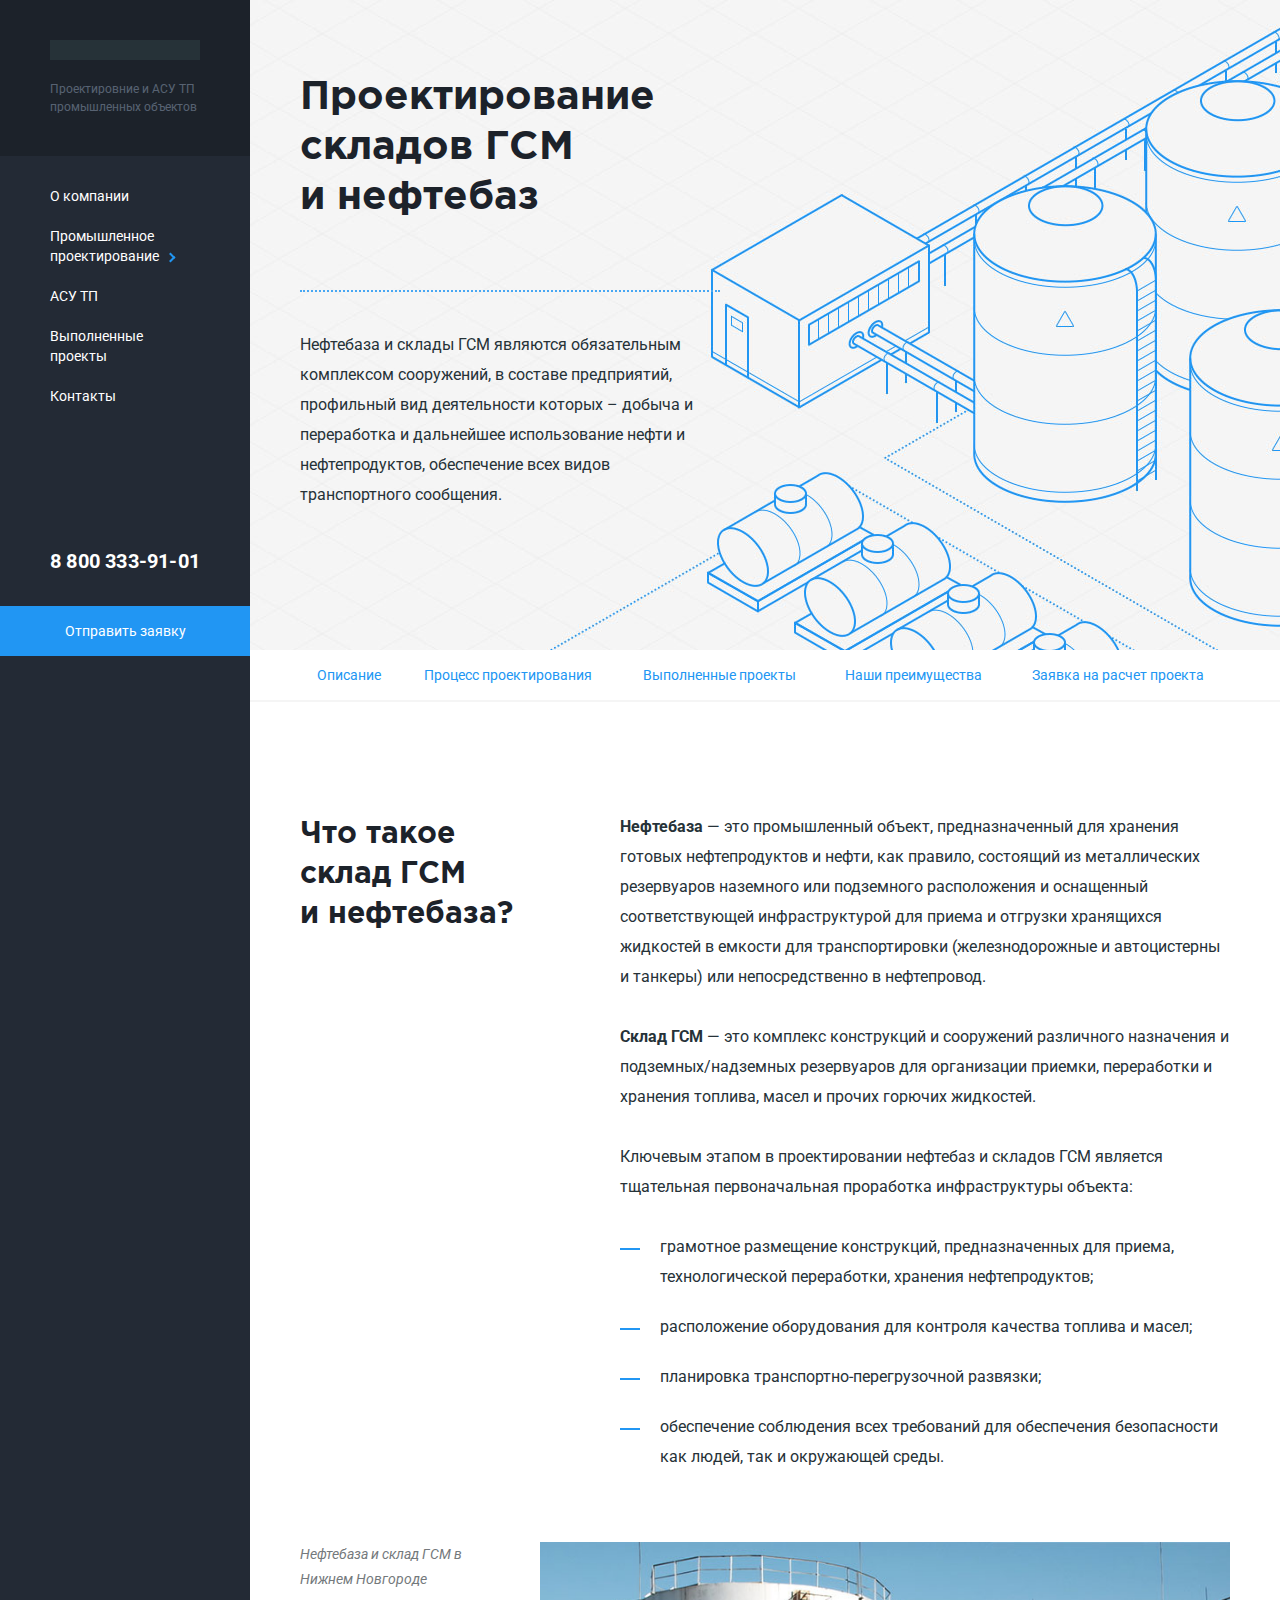
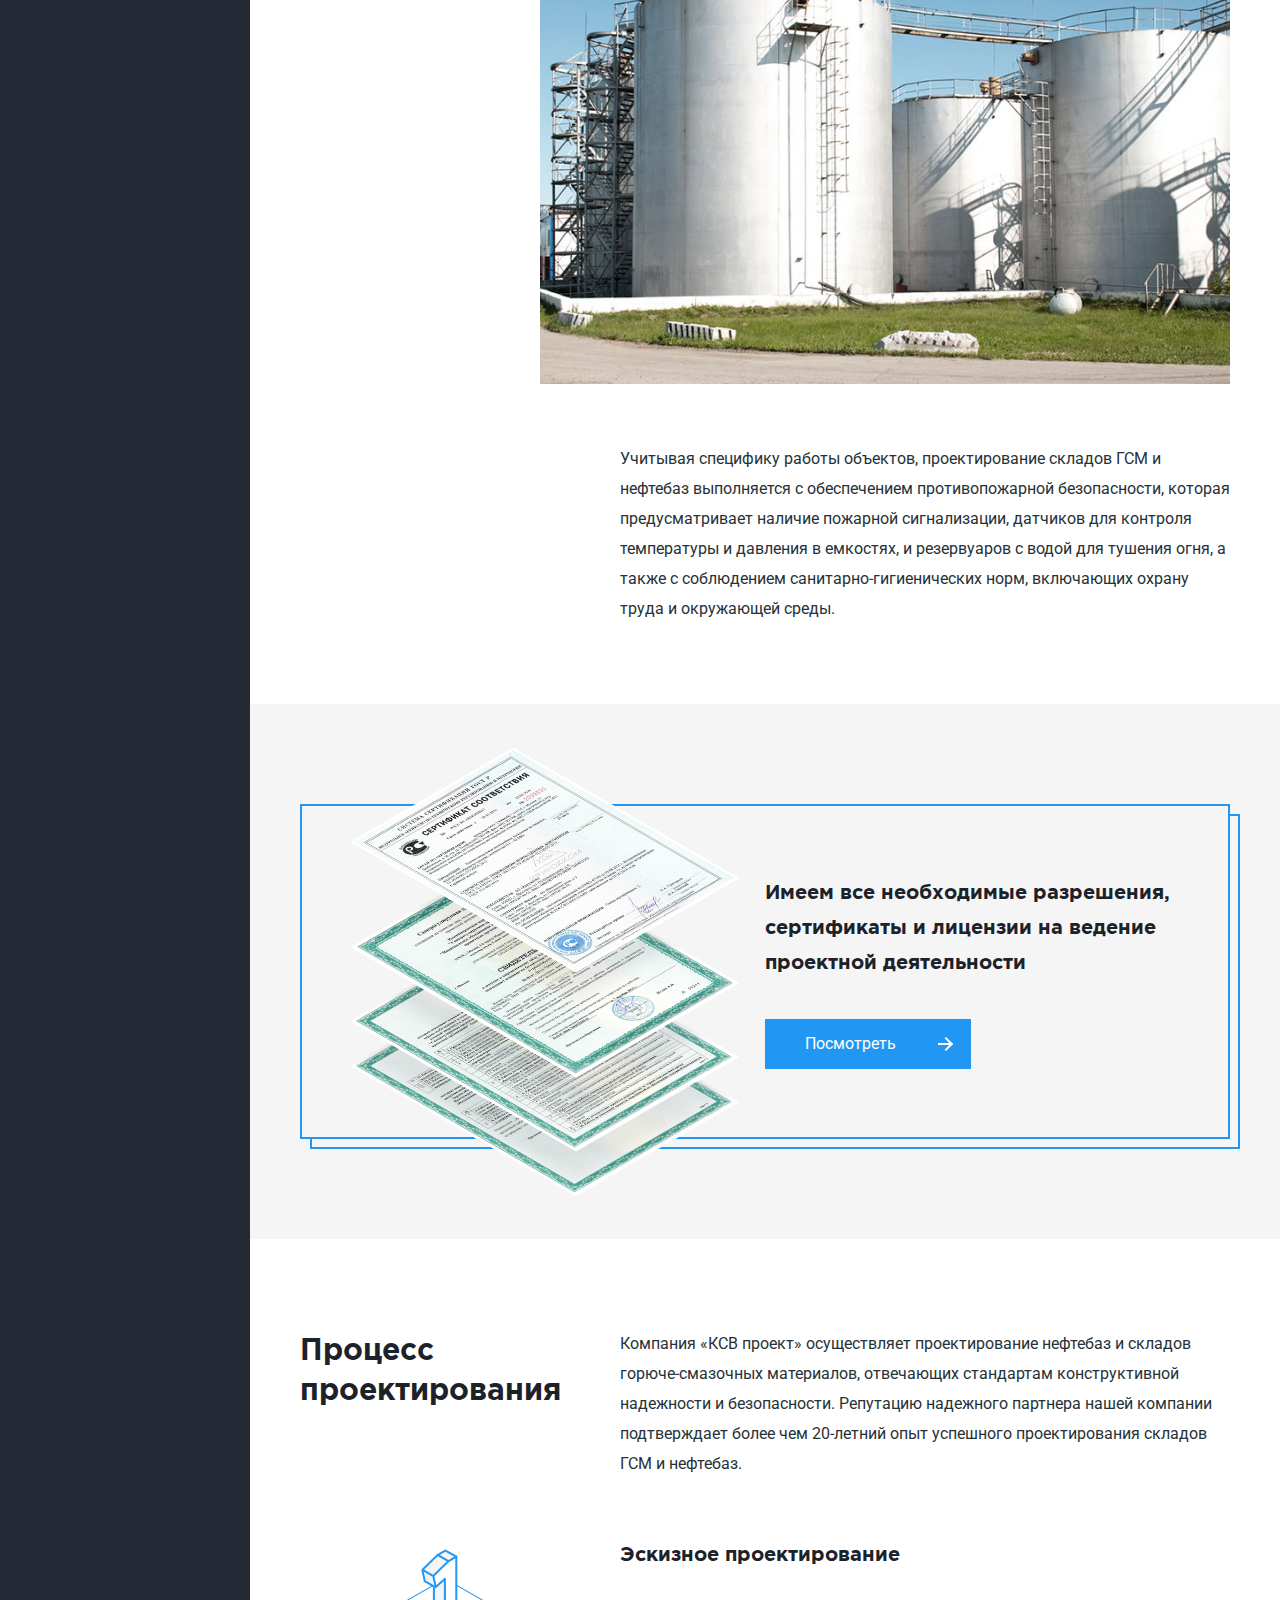
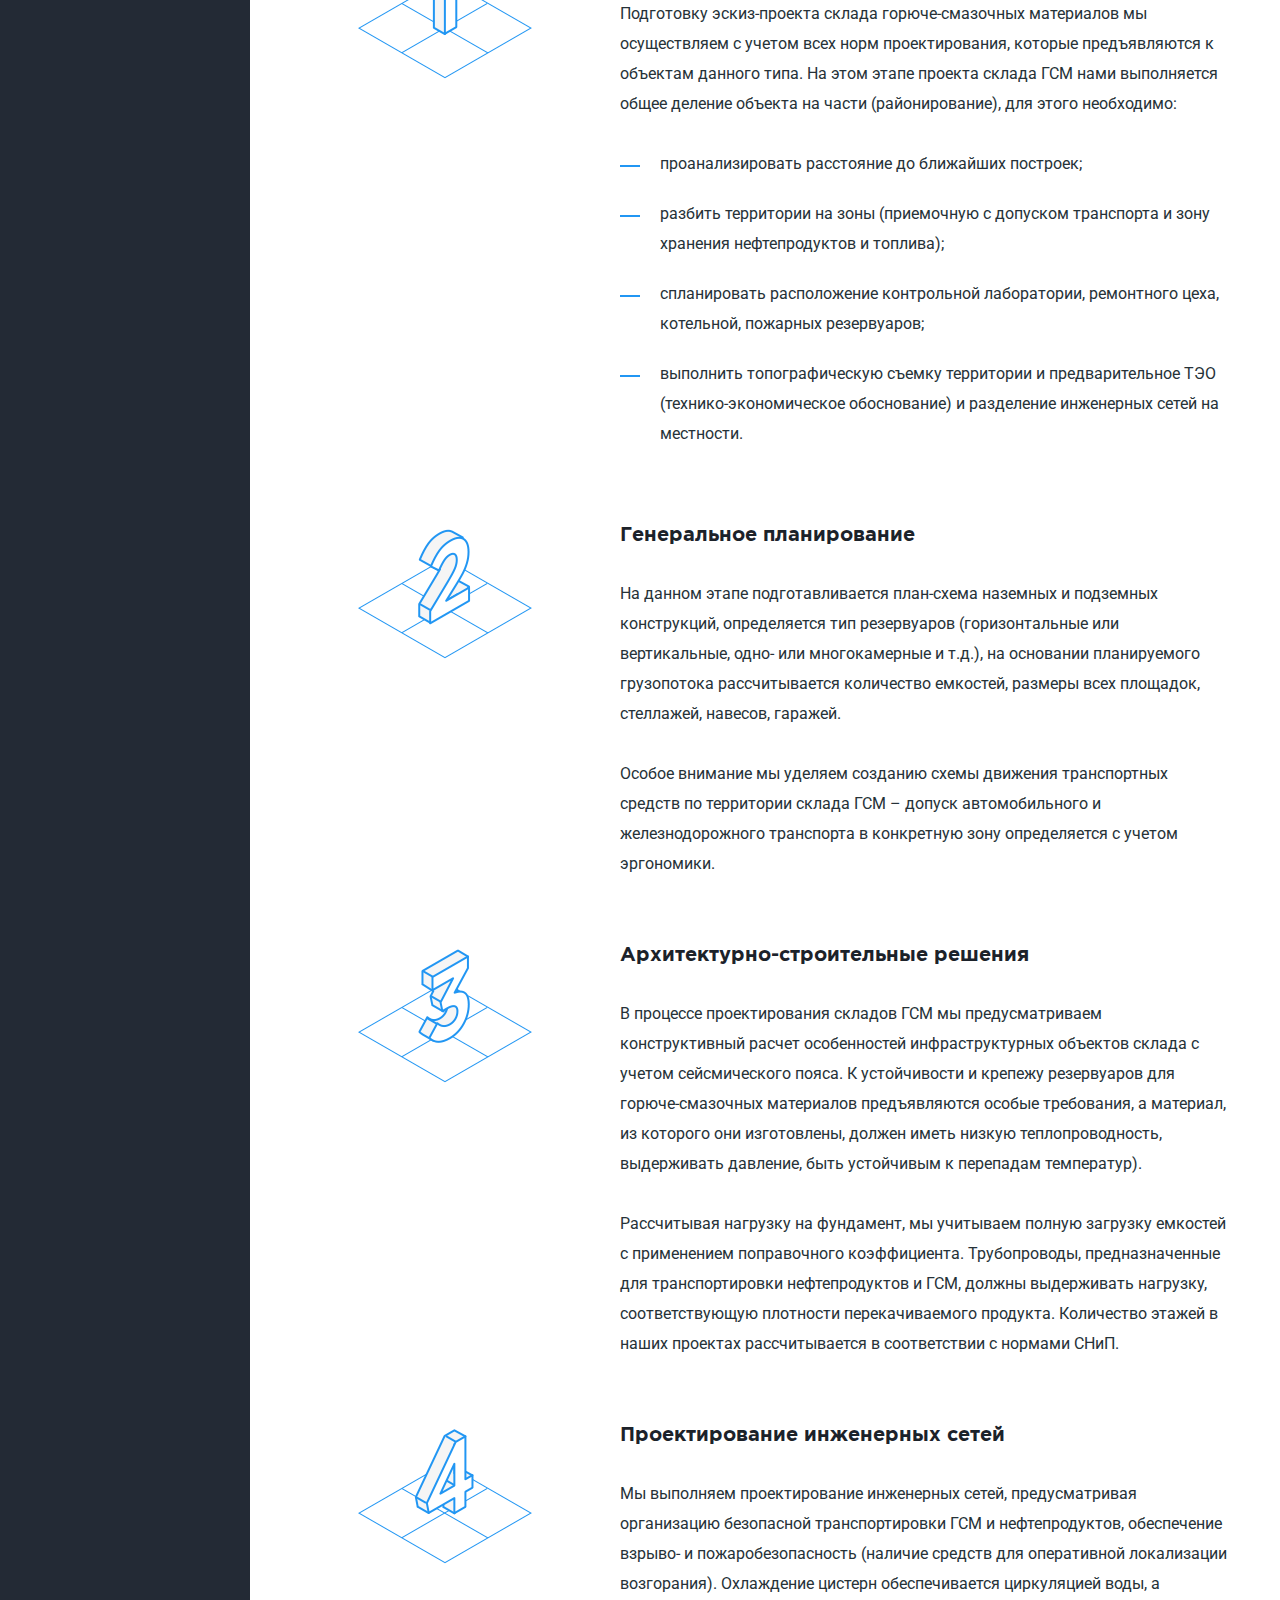
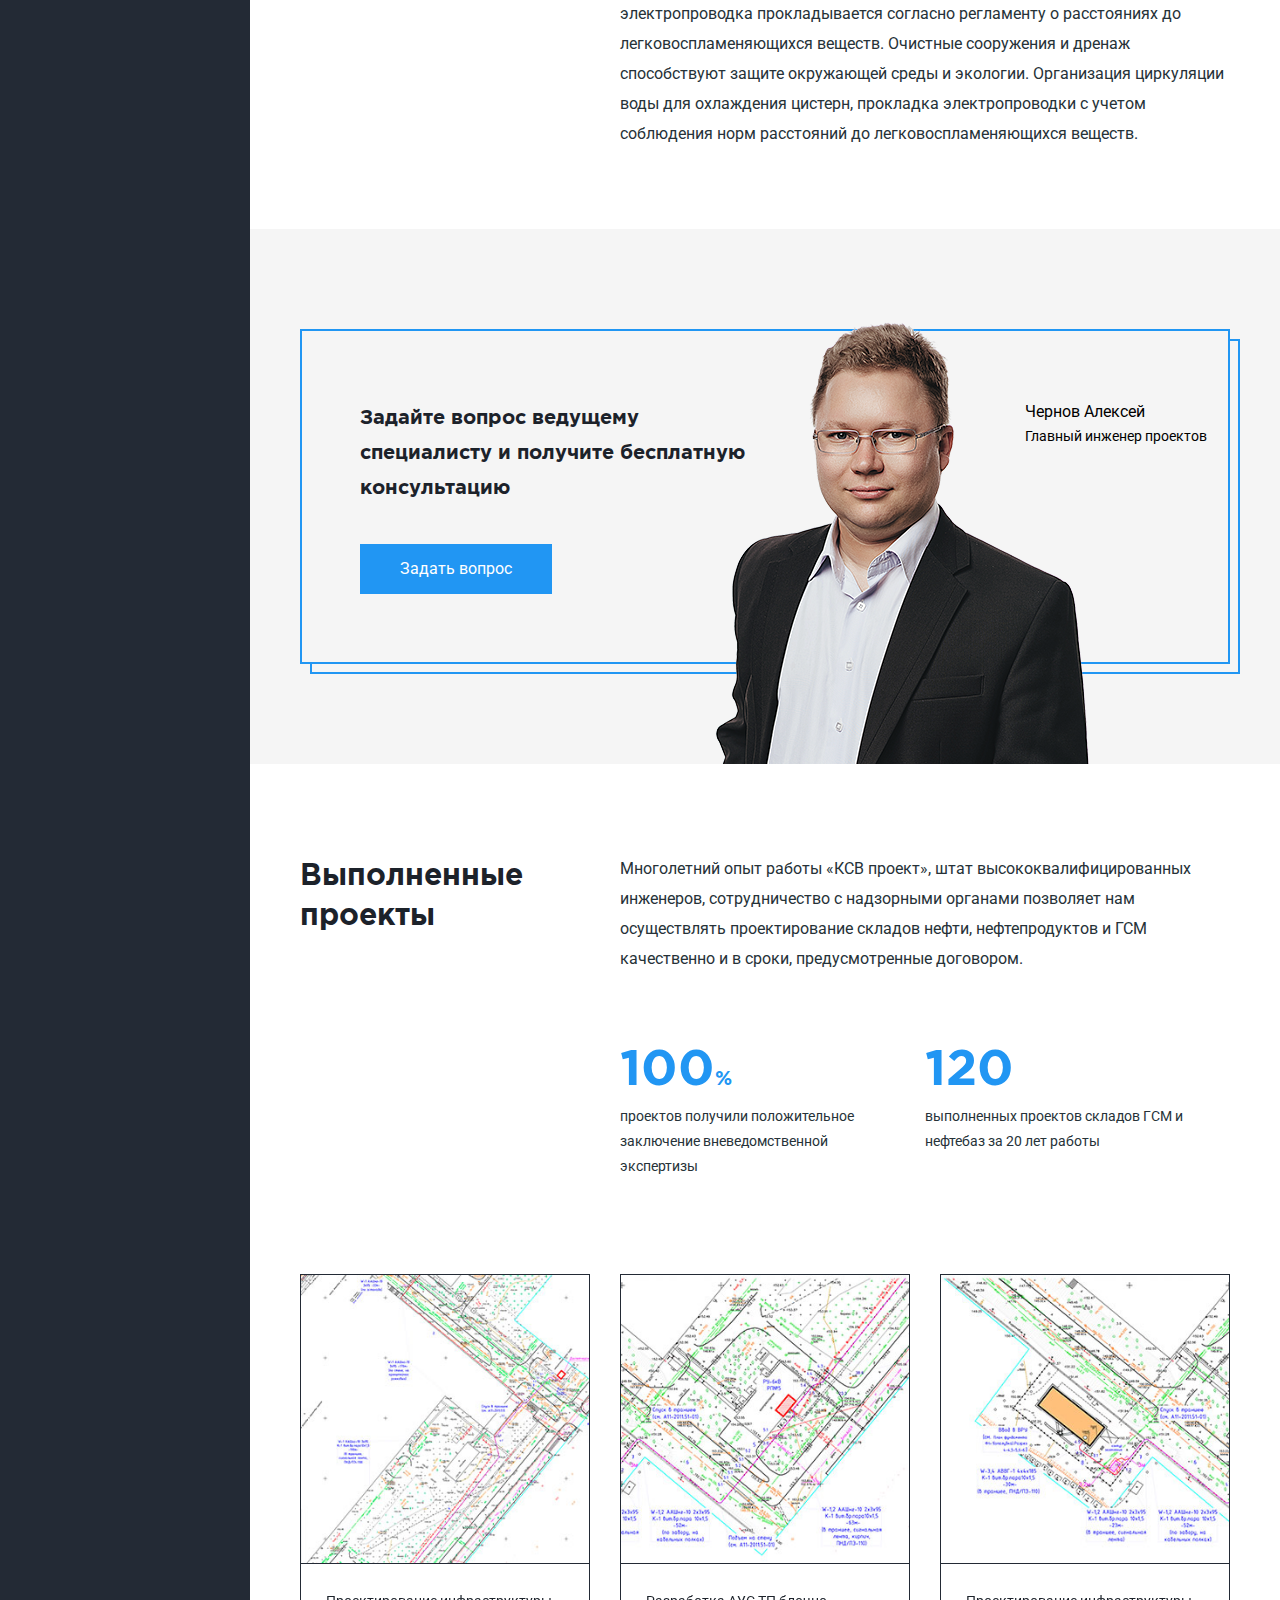
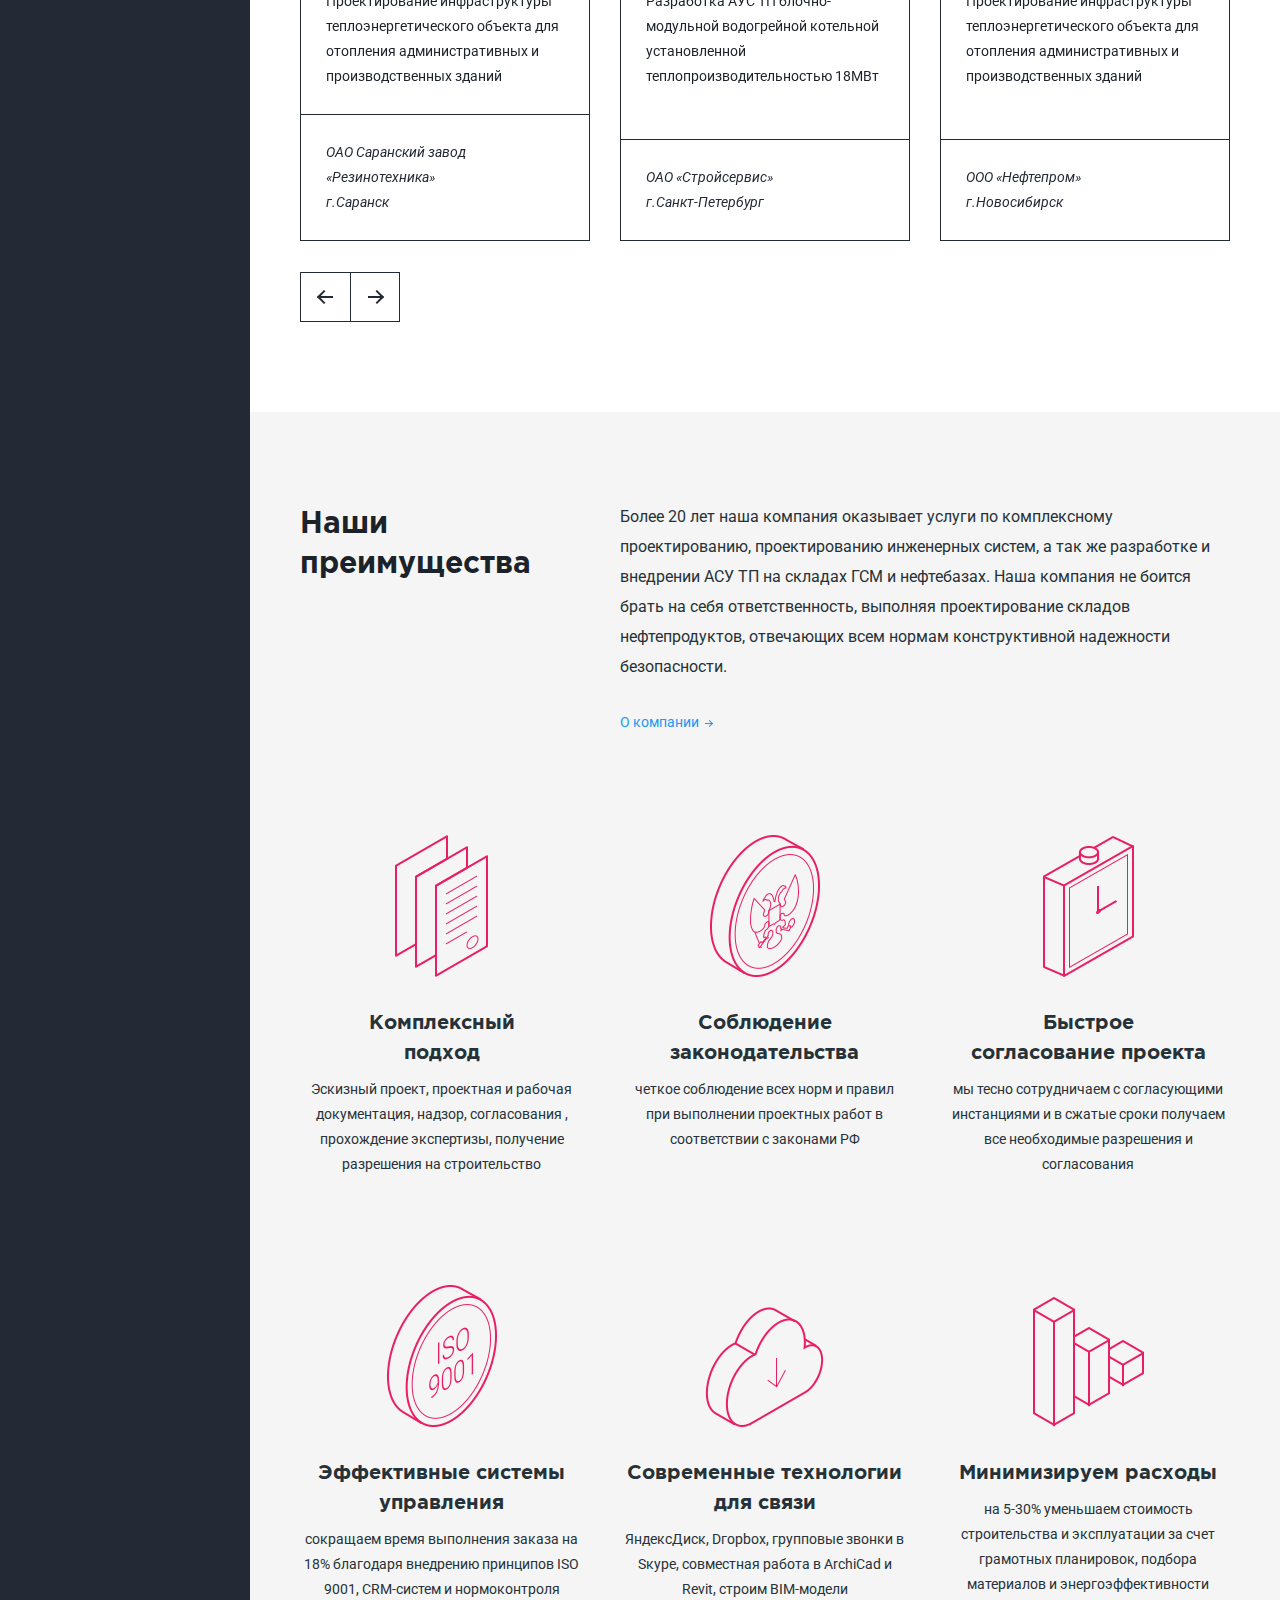
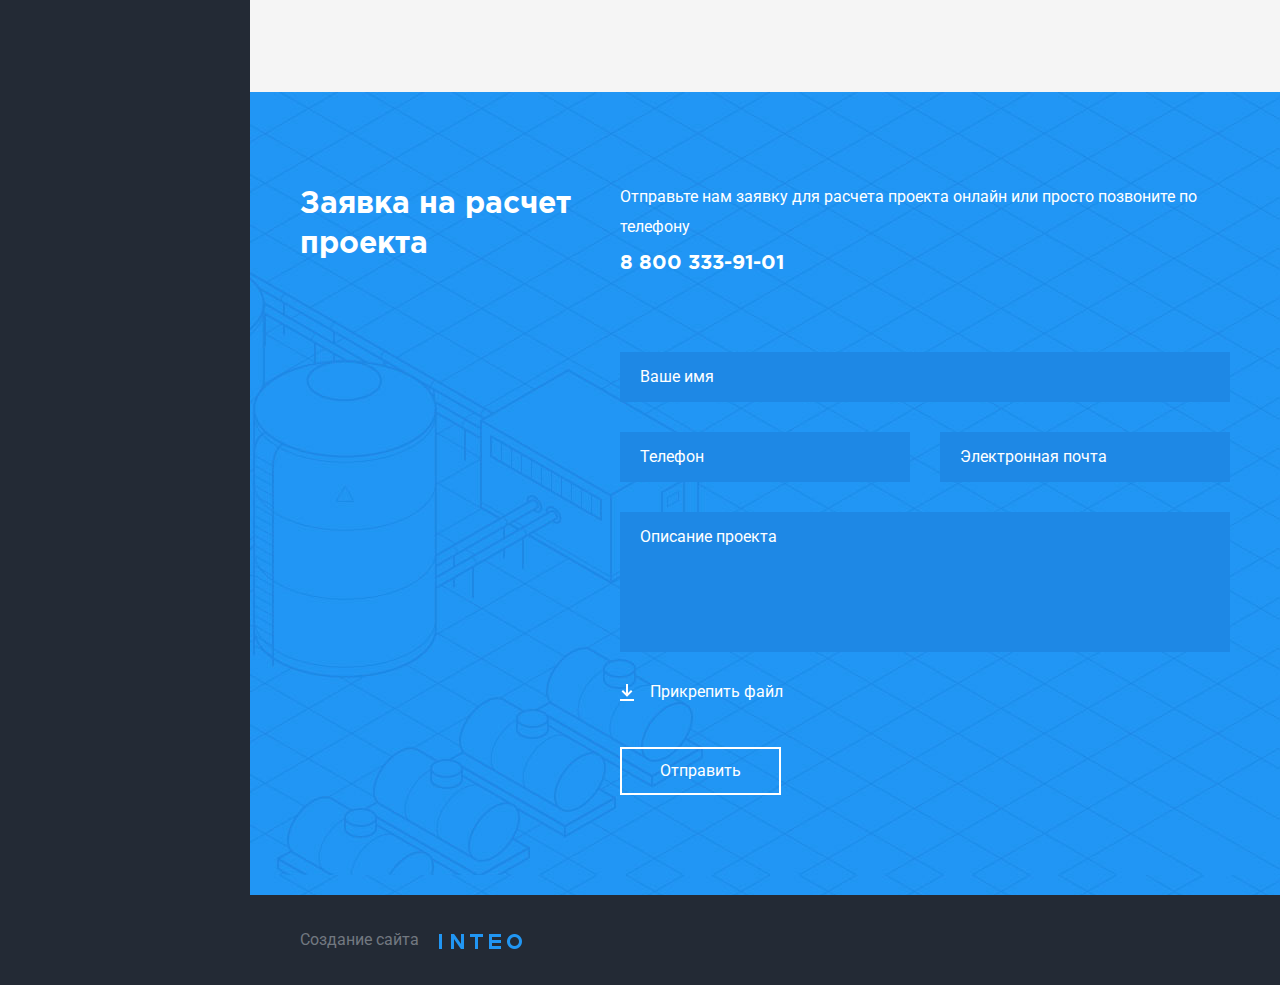
==== commit 83ce208b: "О компании" ====
--- a/index2.htm
+++ b/index2.htm
@@ -297,45 +297,38 @@
 									<a href="#" class="arrowed2 working__about">О компании</a>
 								</div>
 							</div>
-							<div class="row">
-								<div class="advantage__item col-md-4 advantage__item_bot">
+							<div class="advantage__holder">
+								<div class="advantage__item">
 									<div class="advantage__img">
 										<img src="f/i/advantage/1.png" alt="">
 									</div>
   								<b>Комплексный <br>подход</b>
   								<p>Эскизный проект, проектная и рабочая документация, надзор, согласования , прохождение экспертизы, получение разрешения на строительство</p>
-  							</div>
-  							<div class="advantage__item col-md-4">
+  							</div><div class="advantage__item">
 									<div class="advantage__img">
 										<img src="f/i/advantage/2.png" alt="">
 									</div>
   								<b>Соблюдение <br>законодательства</b>
   								<p>четкое соблюдение всех норм и правил при выполнении проектных работ в соответствии с законами РФ</p>
-  							</div>
-  							<div class="advantage__item col-md-4">
+  							</div><div class="advantage__item">
 									<div class="advantage__img">
 										<img src="f/i/advantage/3.png" alt="">
 									</div>
   								<b>Быстрое <br>согласование проекта</b>
   								<p>мы тесно сотрудничаем с согласующими инстанциями и в сжатые сроки получаем все необходимые разрешения и согласования</p>
-  							</div>
-							</div>
-							<div class="row">
-								<div class="advantage__item col-md-4">
+  							</div><div class="advantage__item">
 									<div class="advantage__img">
 										<img src="f/i/advantage/4.png" alt="">
 									</div>
   								<b>Эффективные системы управления</b>
   								<p>сокращаем время выполнения заказа на 18% благодаря внедрению принципов ISO 9001, CRМ-систем и нормoконтроля</p>
-  							</div>
-  							<div class="advantage__item col-md-4">
+  							</div><div class="advantage__item">
 									<div class="advantage__img">
 										<img src="f/i/advantage/5.png" alt="">
 									</div>
   								<b>Современные технологии для связи</b>
   								<p>ЯндексДиск, Dгорbox, групповые звонки в Sкуре, совместная работа в АrchiСad и Revit, строим BIM-модели</p>
-  							</div>
-  							<div class="advantage__item col-md-4">
+  							</div><div class="advantage__item">
 									<div class="advantage__img">
 										<img src="f/i/advantage/6.png" alt="">
 									</div>
@@ -365,7 +358,7 @@
 										<textarea rows="4" class="input" placeholder="Описание проекта" name="comment"></textarea>
 										<a href="#" class="form__attach iconize-attach">Прикрепить файл</a>
 										<div class="form__submit">
-											<button class="btn btn-transpar">Отправить</button>
+											<button class="btn btn_transpar">Отправить</button>
 										</div>
 									</form>
 	  						</div>
--- a/f/css/main.css
+++ b/f/css/main.css
@@ -331,6 +331,13 @@
   margin-bottom: 70px;
   font: 40px/50px 'GothamPro-Bold';
 }
+@media (max-width: 992px) {
+  .h1,
+  h1 {
+    font-size: 35px;
+    line-height: 40px;
+  }
+}
 h2,
 .h2 {
   color: #1c222a;
@@ -748,14 +755,22 @@
   background: #e53935;
   border-color: #e53935;
 }
-.btn-transpar {
+.btn_transpar {
   background: transparent;
   border: 2px solid #fff;
   padding: 10px 38px;
 }
-.btn-transpar:hover {
+.btn_transpar:hover {
   background: #fff;
   color: #1e88e5;
+}
+.btn_white {
+  border: 2px solid #2196f3;
+  color: #2196f3;
+}
+.btn_white:hover {
+  background: #2196f3;
+  color: #fff;
 }
 [data-toggle=buttons] > .btn input[type=checkbox],
 [data-toggle=buttons] > .btn input[type=radio],
@@ -1700,6 +1715,12 @@
   content: '';
   background: url(../../f/i/icons.png) -9999px -9999px no-repeat;
 }
+.iconize-info:before {
+  top: .3em;
+  width: 20px;
+  height: 20px;
+  background-position: -121px -319px;
+}
 .iconize-attach {
   margin-left: 30px;
 }
@@ -1820,6 +1841,64 @@
   top: -2px;
   margin: auto 0;
 }
+.arrow_down {
+  margin-left: 15px;
+  margin-right: 0;
+}
+.arrow_down:before {
+  display: none;
+}
+.arrow_down:after {
+  border-color: #2196f3;
+  -ms-transform: rotate(45deg);
+  -webkit-transform: rotate(45deg);
+  transform: rotate(45deg);
+  top: -7px;
+  width: 11px;
+  height: 11px;
+  -webkit-transition: border-color 0.3s ease;
+  -moz-transition: border-color 0.3s ease;
+  -o-transition: border-color 0.3s ease;
+  -ms-transition: border-color 0.3s ease;
+  transition: border-color 0.3s ease;
+}
+a:hover .arrow_down:after {
+  border-color: #fff;
+}
+.line {
+  position: relative;
+  margin-bottom: 10px;
+  clear: both;
+}
+.line:before {
+  content: '';
+  border-bottom: 1px solid #e0e0e0;
+  width: 100%;
+  height: 1px;
+  left: 0;
+  bottom: 9px;
+  position: absolute;
+}
+.line:after {
+  clear: both;
+  content: '';
+  display: table;
+}
+.line span {
+  position: relative;
+  background: #f5f5f5;
+  color: #212121;
+  z-index: 2;
+  float: left;
+  padding-right: 10px;
+  display: inline-block !important;
+}
+.line span:nth-of-type(2) {
+  padding-right: 0;
+  padding-left: 10px;
+  float: right;
+  width: 150px;
+}
 .wrap {
   min-height: 100%;
   height: auto!important;
@@ -1916,7 +1995,10 @@
   text-align: center;
 }
 .section {
-  padding: 70px 50px 50px;
+  padding: 90px 50px 50px;
+}
+.section:first-of-type {
+  padding-top: 70px;
 }
 .section__holder {
   position: relative;
@@ -2064,6 +2146,10 @@
 .working {
   background: url(../../f/i/working.jpg) 0 100% no-repeat;
 }
+.working_gray {
+  background: url(../../f/i/working2.jpg) 0 100% no-repeat;
+  min-height: 740px;
+}
 @media (max-width: 1200px) {
   .working {
     background-position: 50% 100%;
@@ -2075,7 +2161,7 @@
   margin-top: -5px;
 }
 .working__about {
-  margin-bottom: 95px;
+  margin-bottom: 45px;
 }
 .working__adv {
   margin-bottom: 40px;
@@ -2138,10 +2224,6 @@
 .achiv {
   margin-bottom: 40px;
 }
-.achiv_projects {
-  padding-top: 50px;
-  margin-bottom: 0;
-}
 .achiv li {
   display: inline-block;
   vertical-align: top;
@@ -2168,10 +2250,52 @@
 .achiv li p {
   font-size: 14px;
   line-height: 25px;
+  -moz-hyphens: auto;
+  -webkit-hyphens: auto;
+  -ms-hyphens: auto;
+}
+.achiv_img span {
+  height: 185px;
+  position: relative;
+}
+.achiv_img span img {
+  position: absolute;
+  left: 0;
+  bottom: 0;
+}
+@media (max-width: 992px) {
+  .achiv_img span img {
+    max-width: 100%;
+  }
+}
+.achiv_img li {
+  margin-bottom: 5px;
+}
+.achiv_img li p {
+  font-size: 16px;
+  line-height: 30px;
+}
+.achiv_projects {
+  padding-top: 50px;
+  margin-bottom: 0;
+}
+.advantage__holder {
+  margin-bottom: -60px;
+  margin-left: -40px;
+  padding-top: 50px;
 }
 .advantage__item {
   text-align: center;
-  margin-bottom: 10px;
+  display: inline-block;
+  vertical-align: top;
+  width: 33.333333%;
+  margin-bottom: 100px;
+  padding-left: 40px;
+}
+@media (max-width: 992px) {
+  .advantage__item {
+    width: 50%;
+  }
 }
 .advantage__item b {
   display: block;
@@ -2181,9 +2305,10 @@
 .advantage__item p {
   font-size: 14px;
   line-height: 25px;
-}
-.advantage__item_bot {
-  margin-bottom: 60px;
+  margin-bottom: 0;
+}
+.advantage_left .advantage__item {
+  text-align: left;
 }
 .advantage__img {
   height: 150px;
@@ -2196,6 +2321,9 @@
   left: 0;
   right: 0;
   margin: 0 auto;
+}
+.advantage_left .advantage__img img {
+  right: auto;
 }
 .projects {
   background: #fbfbfb;
@@ -2473,16 +2601,17 @@
 }
 .team__more {
   font-size: 14px;
-  margin-bottom: 95px;
+  margin-bottom: 65px;
 }
 .team__holder {
   text-align: center;
+  padding-top: 30px;
 }
 .team__employee {
   display: inline-block;
   vertical-align: top;
   width: 33.333333%;
-  margin-bottom: 30px;
+  margin-bottom: 40px;
 }
 @media (max-width: 1200px) {
   .team__employee {
@@ -2502,6 +2631,12 @@
   font-size: 14px;
   line-height: 30px;
 }
+.team__btn {
+  text-align: center;
+}
+.team__btn a {
+  margin-bottom: 50px;
+}
 .contacts {
   padding-bottom: 70px;
 }
@@ -2512,6 +2647,18 @@
   height: 100%;
   position: absolute;
   right: 0;
+}
+.contacts__map .map {
+  position: absolute;
+  left: 20px;
+  top: -90px;
+  right: -30px;
+  bottom: -70px;
+  overflow: hidden;
+  height: auto;
+}
+.contacts__map .map img {
+  min-height: 100%;
 }
 .contacts__title {
   margin-bottom: 40px;
@@ -2519,6 +2666,33 @@
 .contacts__text {
   margin-bottom: 20px;
   padding-left: 40px;
+}
+.contacts__text_info {
+  margin-bottom: 0;
+}
+.contacts__text_info .line {
+  margin-bottom: 5px;
+}
+.contacts__text_info .line span:nth-of-type(2) {
+  width: 100px;
+}
+@media (max-width: 1200px) {
+  .contacts__text_info .line span:nth-of-type(2) {
+    width: 80px;
+  }
+}
+@media (max-width: 992px) {
+  .contacts__text_info .line span {
+    float: none;
+  }
+  .contacts__text_info .line span:nth-of-type(2) {
+    padding-left: 0;
+  }
+}
+@media (max-width: 992px) {
+  .contacts__text_info .line:before {
+    display: none;
+  }
 }
 .contacts__mail {
   margin-bottom: 50px;
@@ -2545,15 +2719,7 @@
   color: #fff;
 }
 .map {
-  position: absolute;
-  left: 20px;
-  top: -70px;
-  right: -30px;
-  bottom: -70px;
-  overflow: hidden;
-}
-.map img {
-  min-height: 100%;
+  height: 530px;
 }
 .made-by {
   line-height: 90px;
@@ -2685,7 +2851,7 @@
     margin-top: -180px;
   }
 }
-@media (max-width: 992px) {
+@media (max-width: 1100px) {
   .bordered-block_certif img {
     height: 300px;
     margin-top: -150px;
@@ -2734,8 +2900,135 @@
 .demand-form {
   background: url(../../f/i/demand.jpg) 100% 0;
 }
+.about-slider {
+  display: table;
+  width: 100%;
+}
+.about-slider__row {
+  display: table-row;
+  width: 100%;
+}
+.about-slider__cell {
+  display: table-cell;
+  height: 100%;
+  float: none;
+  vertical-align: top;
+}
+.about-slider__cell:first-of-type {
+  padding-left: 0;
+}
+.about-slider__cell:last-of-type {
+  padding-right: 0;
+}
+.about-slider__holder ul li {
+  margin-bottom: 0;
+}
+.about-slider__holder ul li:before {
+  display: none;
+}
+.about-slider .flexslider-navigation {
+  position: absolute;
+  bottom: 0;
+  left: 0;
+}
+.about-slider .flexslider-navigation a {
+  display: inline-block;
+  vertical-align: top;
+  width: 50px;
+  height: 50px;
+  border: 1px solid #232a35;
+  position: relative;
+  -webkit-transition: border-color 0.3s ease;
+  -moz-transition: border-color 0.3s ease;
+  -o-transition: border-color 0.3s ease;
+  -ms-transition: border-color 0.3s ease;
+  transition: border-color 0.3s ease;
+}
+.about-slider .flexslider-navigation a:before,
+.about-slider .flexslider-navigation a:after {
+  -webkit-transition: all 0.3s ease;
+  -moz-transition: all 0.3s ease;
+  -o-transition: all 0.3s ease;
+  -ms-transition: all 0.3s ease;
+  transition: all 0.3s ease;
+}
+.about-slider .flexslider-navigation a:after {
+  content: '';
+  border-bottom: 2px solid #232a35;
+  border-right: 2px solid #232a35;
+  height: 10px;
+  -ms-transform: rotate(315deg);
+  -webkit-transform: rotate(315deg);
+  transform: rotate(315deg);
+  width: 10px;
+  position: absolute;
+  bottom: 0;
+  top: 0;
+  right: -4px;
+  left: 0;
+  margin: auto;
+}
+.about-slider .flexslider-navigation a:before {
+  content: '';
+  background: #232a35;
+  height: 2px;
+  width: 15px;
+  position: absolute;
+  bottom: 0;
+  top: 0;
+  right: 0;
+  left: 0;
+  margin: auto;
+}
+.about-slider .flexslider-navigation a.flex-prev {
+  border-right: transparent;
+}
+.about-slider .flexslider-navigation a.flex-prev:after {
+  -ms-transform: rotate(135deg);
+  -webkit-transform: rotate(135deg);
+  transform: rotate(135deg);
+  right: 4px;
+}
+.about-slider .flexslider-navigation a.flex-prev:hover + .flex-next {
+  border-left-color: #2196f3;
+}
+.about-slider .flexslider-navigation a:hover {
+  border-color: #2196f3;
+}
+.about-slider .flexslider-navigation a:hover:after {
+  border-color: #2196f3;
+}
+.about-slider .flexslider-navigation a:hover:before {
+  background: #2196f3;
+}
 .fancybox-nav {
   display: none;
+}
+.certif-slider {
+  text-align: center;
+}
+.certif-slider__wrap {
+  display: inline-block;
+  vertical-align: top;
+  width: 75%;
+}
+.certif-slider__holder img {
+  display: block;
+  float: left;
+  border: none;
+  position: relative;
+}
+.scroll-open__content {
+  overflow: hidden;
+  max-height: 0;
+  -webkit-transition: max-height 4s ease;
+  -moz-transition: max-height 4s ease;
+  -o-transition: max-height 4s ease;
+  -ms-transition: max-height 4s ease;
+  transition: max-height 4s ease;
+}
+.scroll-open__content_active {
+  max-height: 9999px;
 }
 .footer {
   min-height: 90px;
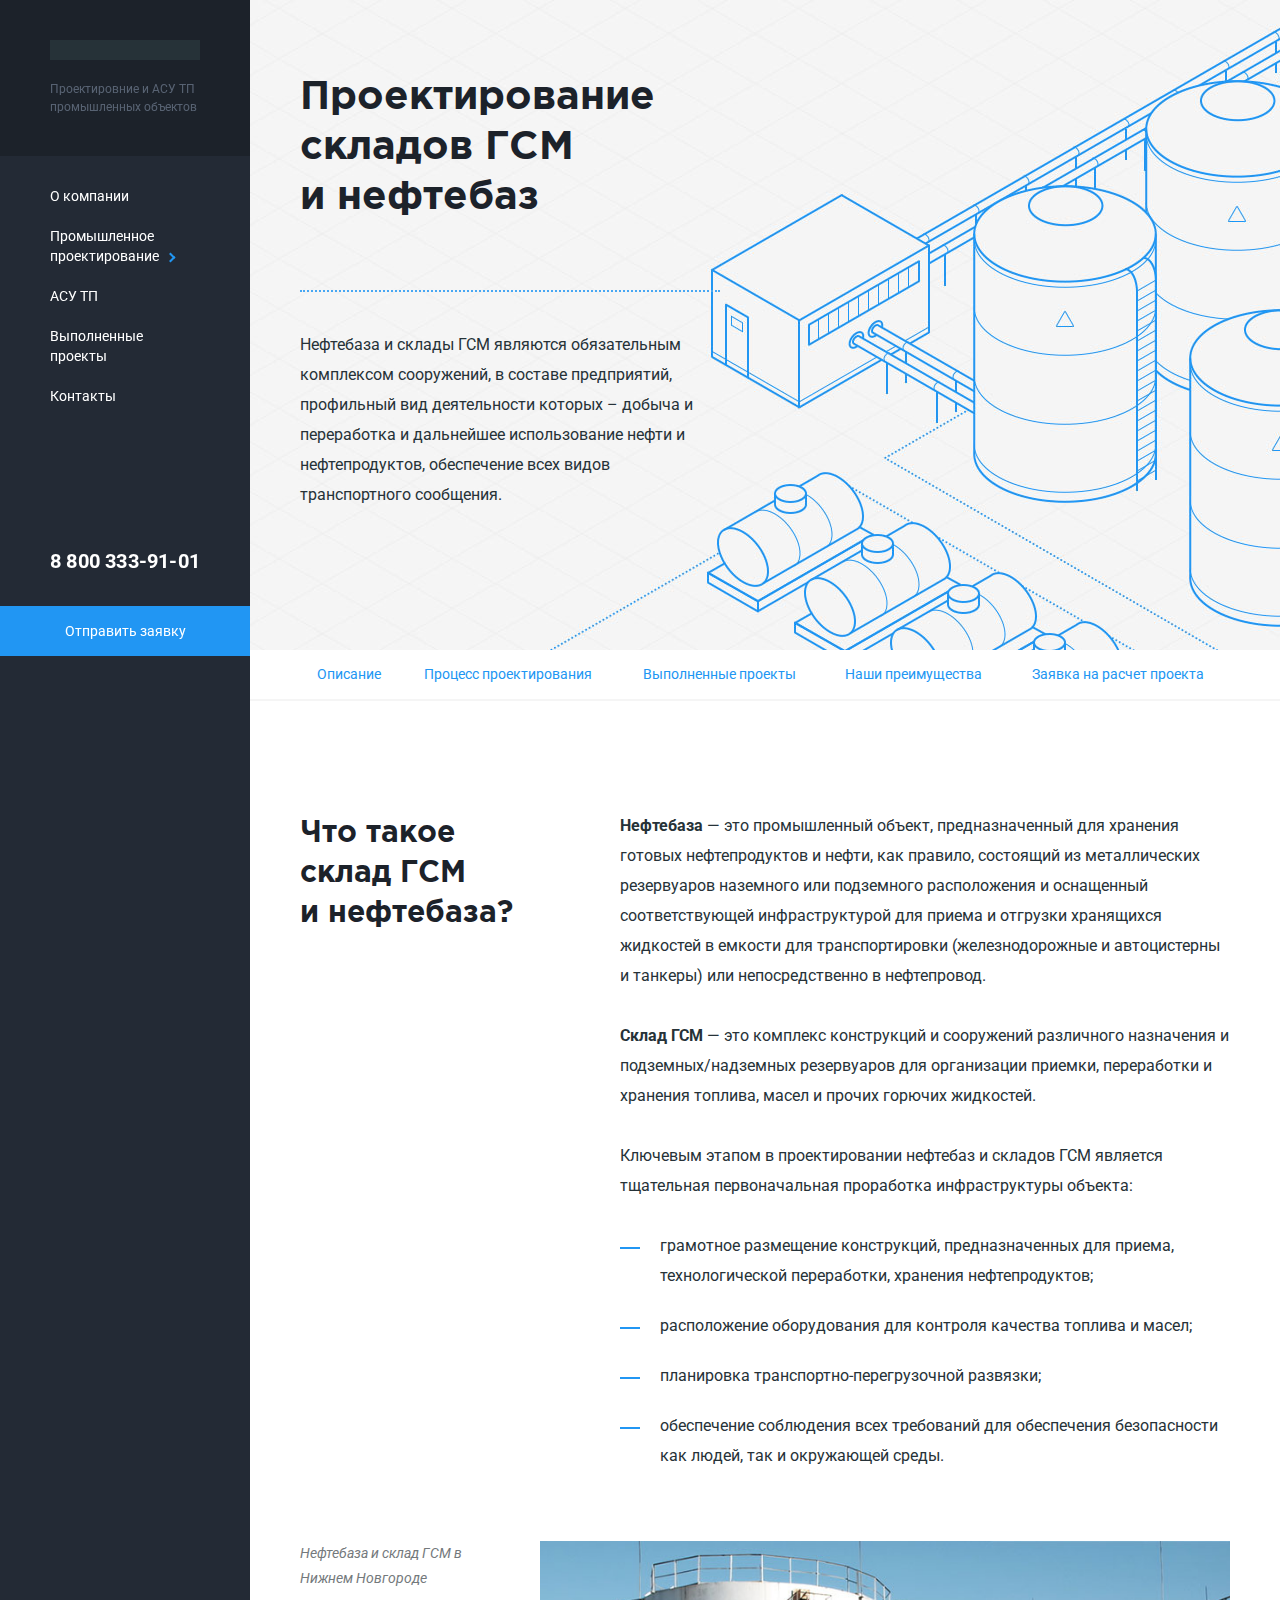
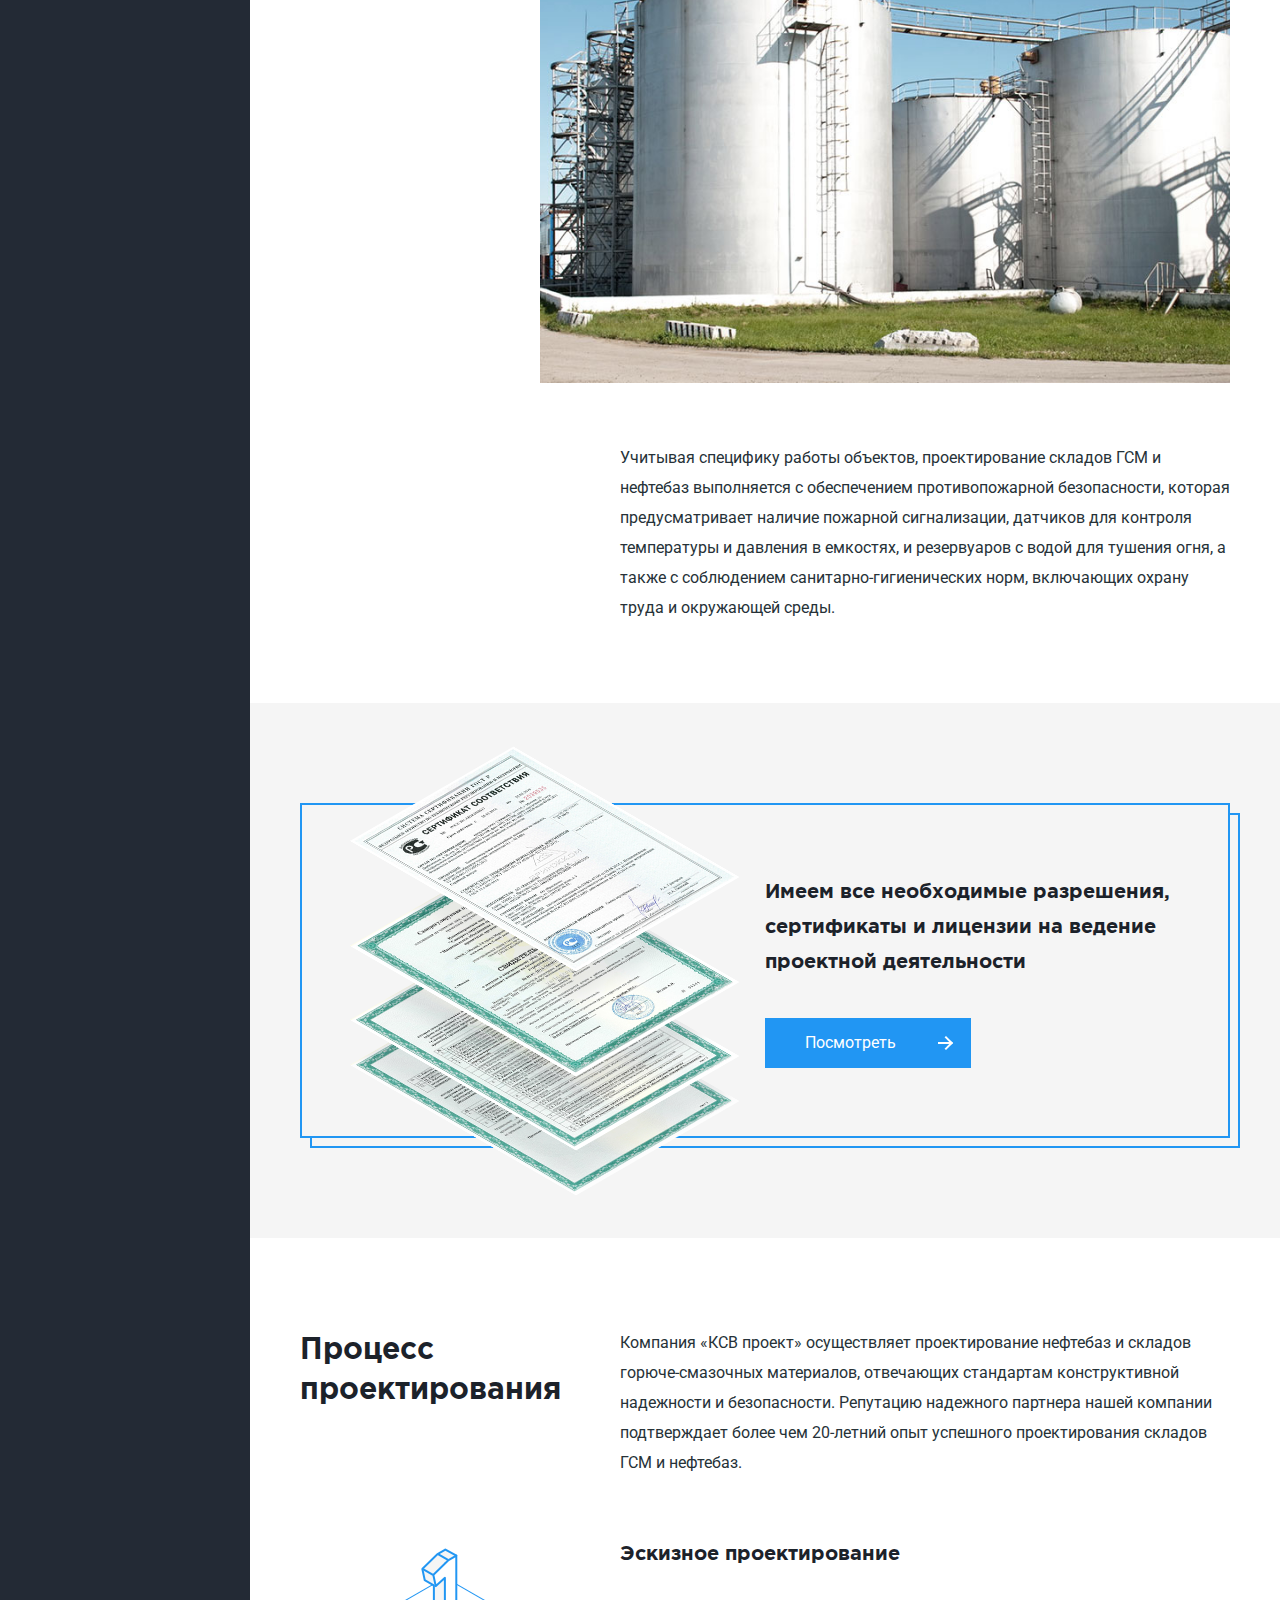
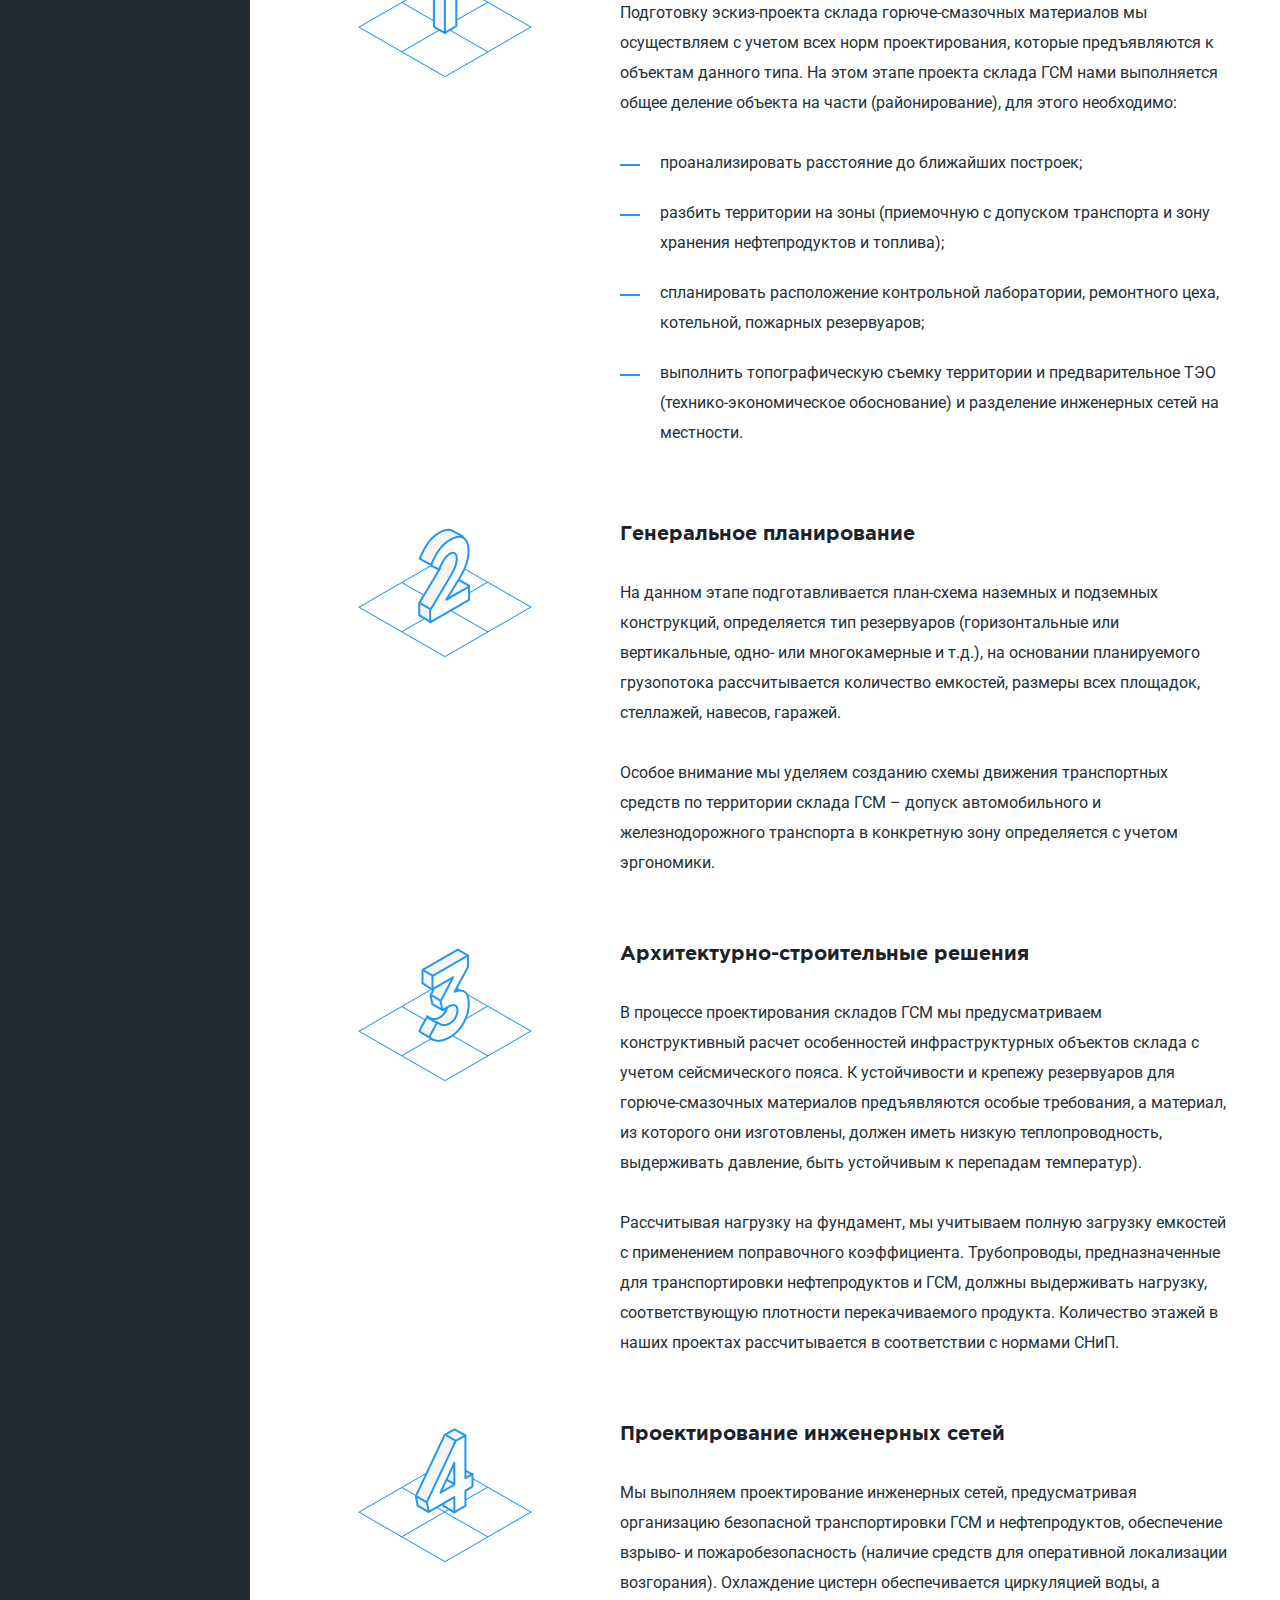
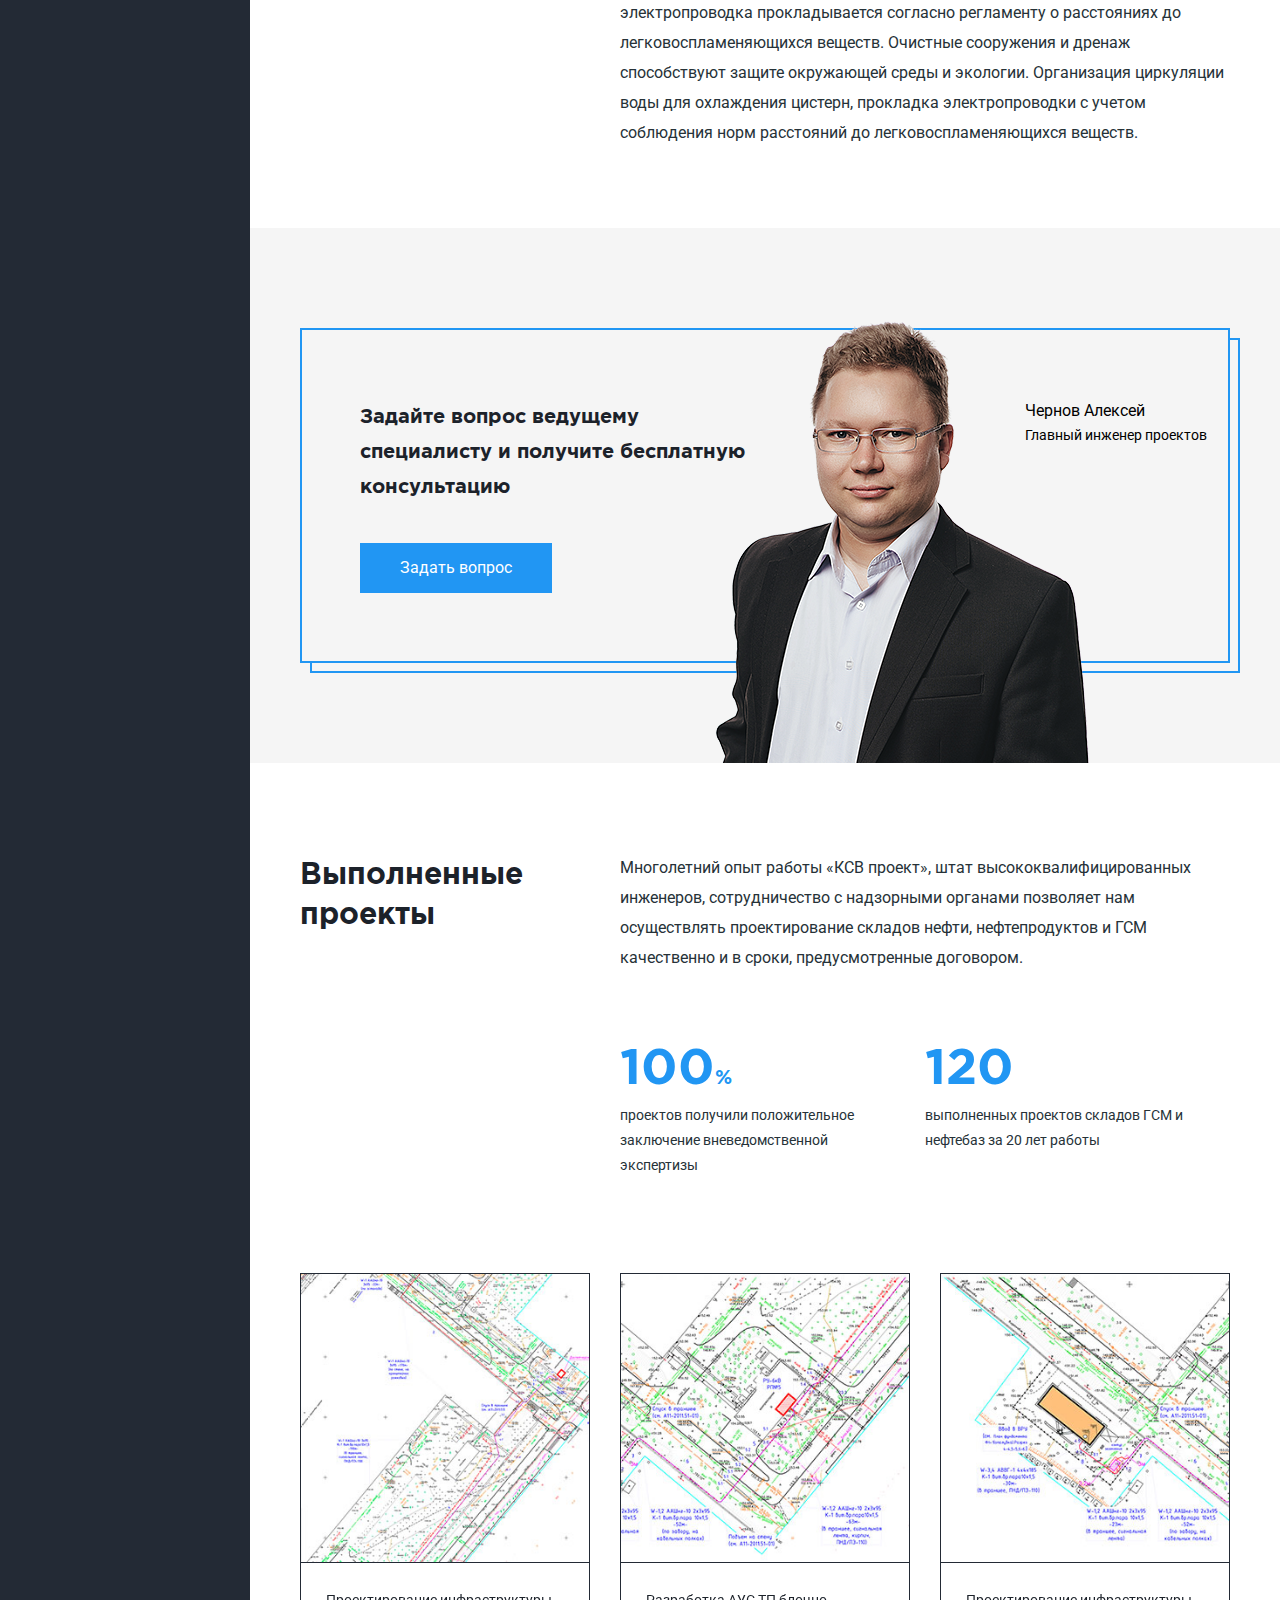
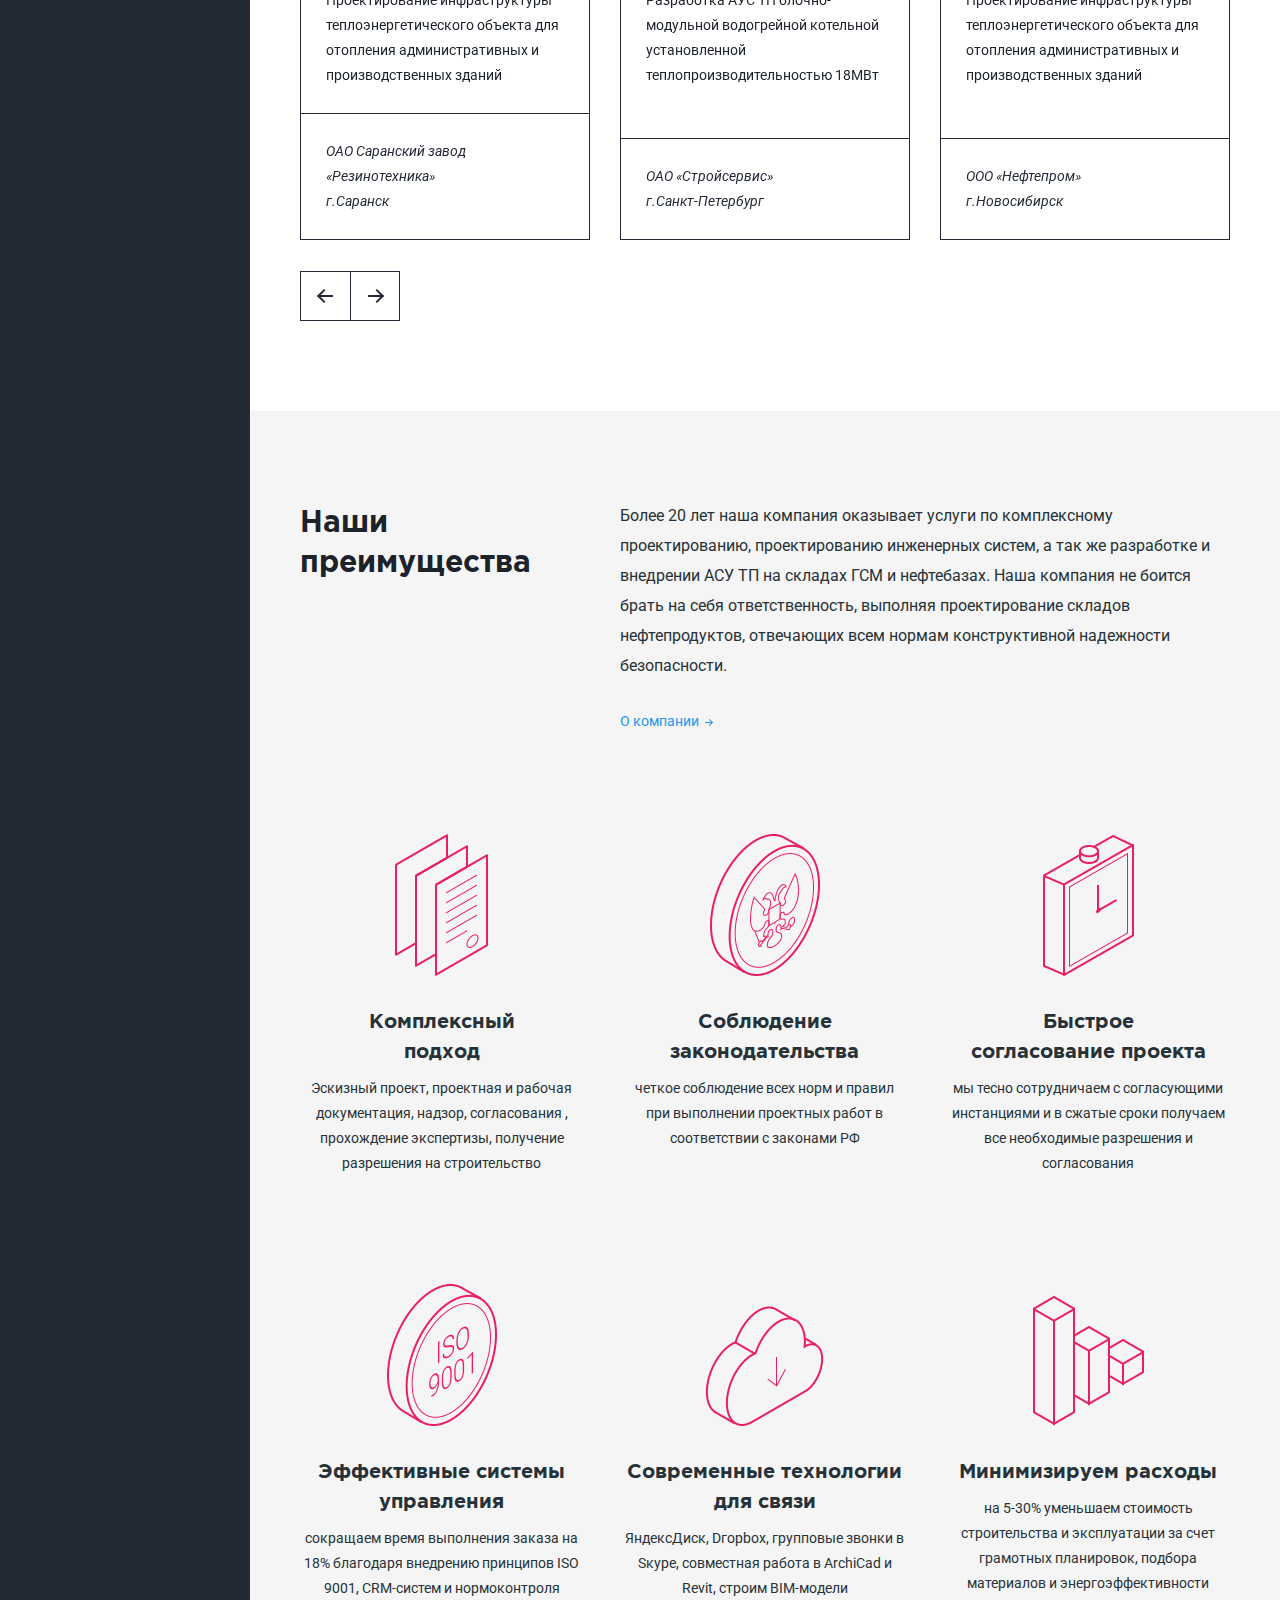
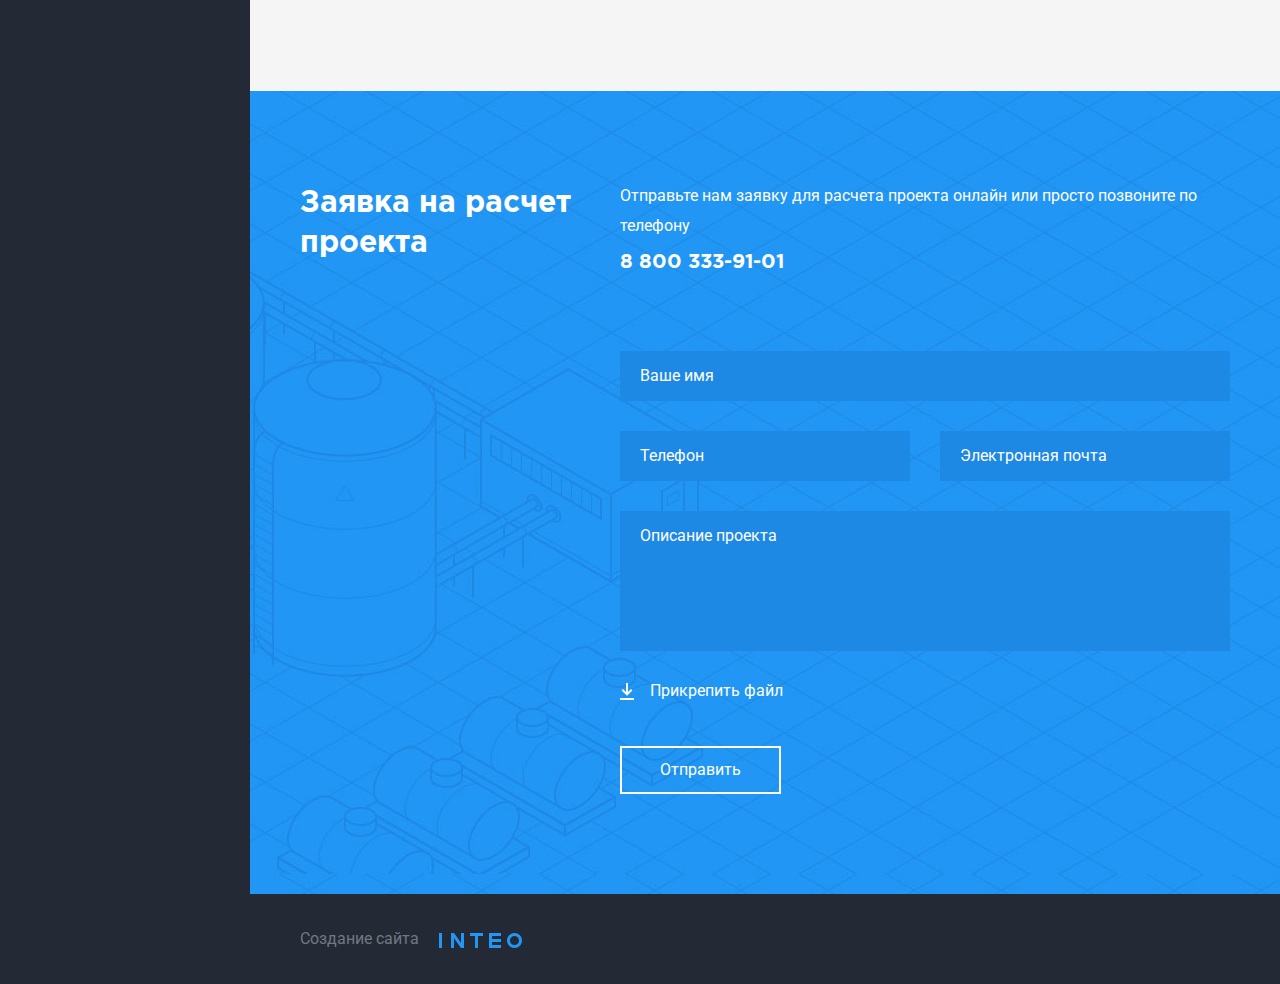
==== commit 2a3fc9f6: "Правки навигации" ====
--- a/index2.htm
+++ b/index2.htm
@@ -16,6 +16,7 @@
     <script src="f/js/jquery.flexslider-min.js"></script>
     <script src="f/js/stickyfill.min.js"></script>
     <script src="f/js/jquery.scrollTo.min.js"></script>
+    <script src="f/js/bootstrap.min.js"></script>
     <script src="f/fancybox/jquery.fancybox.pack.js?v=2.1.5"></script>
     <link rel="stylesheet" href="f/fancybox/jquery.fancybox.css?v=2.1.5" media="screen">
     <link rel="stylesheet" href="f/css/flexslider.css">
@@ -37,13 +38,13 @@
       });
     </script>
   </head>
-<body>
+<body data-spy="scroll" data-target="#page-navig">
   <div class="wrap clearfix">
   	<div class="container">
   		<div class="content">
 	  		<div class="content__row">
 	  			<div class="content__cell content__menu">
-	  				<div class="main-control">
+	  				<div class="main-control sticky">
 	  					<div class="main-control__logo">
 	  						<span class="main-control__logo-img"></span>
 	  						<p>Проектировние и АСУ ТП промышленных объектов</p>
@@ -65,19 +66,19 @@
 	  					<h1>Проектирование <br> складов ГСМ<br>и нефтебаз</h1>
 	  					<p class="preface__text">Нефтебаза и склады ГСМ являются обязательным комплексом сооружений, в составе предприятий, профильный вид деятельности которых – добыча и переработка и дальнейшее использование нефти и нефтепродуктов, обеспечение всех видов транспортного сообщения.</p>
 	  				</section>
-	  				<div class="page-navig">
-	  					<div class="page-navig__wrap">
-	  						<div class="page-navig__holder">
-		  						<a href="#" class="js-scroll-link" data-scrollto="description">Описание</a>
-		  						<a href="#" class="js-scroll-link" data-scrollto="process">Процесс проектирования</a>
-		  						<a href="#" class="js-scroll-link" data-scrollto="projects">Выполненные проекты</a>
-		  						<a href="#" class="js-scroll-link" data-scrollto="advantage">Наши преимущества</a>
-		  						<a href="#" class="js-scroll-link" data-scrollto="demand">Заявка на расчет проекта</a>
-		  					</div>
+	  				<div class="page-navig sticky">
+	  					<div class="page-navig__wrap" id="page-navig">
+	  						<ul class="page-navig__holder nav">
+		  						<li><a href="#description" class="scroll-link">Описание</a></li>
+		  						<li><a href="#process" class="scroll-link">Процесс проектирования</a></li>
+		  						<li><a href="#projects" class="scroll-link">Выполненные проекты</a></li>
+		  						<li><a href="#advantage" class="scroll-link">Наши преимущества</a></li>
+		  						<li><a href="#demand" class="scroll-link">Заявка на расчет проекта</a></li>
+		  					</ul>
 	  					</div>
 	  					
 	  				</div>
-	  				<section class="section js-scroll-target" data-scrollto="description">
+	  				<section class="section" id="description">
 							<div class="row section__row">
 								<div class="col-md-4">
 									<h2>Что такое <br>склад ГСМ <br>и нефтебаза?</h2>
@@ -120,7 +121,7 @@
 		  					</div>
 	  					</div>
 	  				</section>
-	  				<section class="section process js-scroll-target" data-scrollto="process">
+	  				<section class="section process" id="process">
 							<div class="row section__row">
 								<div class="col-md-4">
 									<h2>Процесс <br>проектирования</h2>
@@ -198,7 +199,7 @@
 		  					</div>
 	  					</div>
 	  				</section>
-	  				<section class="section projects projects_white js-scroll-target" data-scrollto="projects">
+	  				<section class="section projects projects_white" id="projects">
 							<div class="row">
 								<div class="col-md-4">
 									<h2>Выполненные <br>проекты</h2>
@@ -287,7 +288,7 @@
 				  			</div>
 							</div>
 						</section>
-						<section class="advantage section section_gray js-scroll-target" data-scrollto="advantage">
+						<section class="advantage section section_gray" id="advantage">
 							<div class="row">
 								<div class="col-md-4">
 	  							<h2>Наши <br>преимущества</h2>
@@ -337,7 +338,7 @@
   							</div>
 							</div>
 	  				</section>
-	  				<section class="section form demand-form js-scroll-target" data-scrollto="demand">
+	  				<section class="section form demand-form" id="demand">
 	  					<div class="row">
 	  						<div class="col-md-4">
 	  							<h2>Заявка на расчет проекта</h2>
--- a/f/css/main.css
+++ b/f/css/main.css
@@ -2,15 +2,17 @@
   font-family: sans-serif;
   -webkit-text-size-adjust: 100%;
   -ms-text-size-adjust: 100%;
+  min-height: 100%;
+  position: relative;
 }
 body {
   margin: 0;
   background: #232a35;
   /* #f5f5f5; */
+  margin-bottom: 90px;
 }
 body,
 html {
-  height: 100%;
   padding: 0;
 }
 article,
@@ -1900,17 +1902,7 @@
   width: 150px;
 }
 .wrap {
-  min-height: 100%;
-  height: auto!important;
-  margin: 0 0 -90px;
-  overflow: hidden;
   min-width: 940px;
-}
-.wrap:after {
-  content: '';
-  height: 90px;
-  margin: 0;
-  padding: 0;
 }
 .content {
   display: table;
@@ -2759,30 +2751,36 @@
 .page-navig__holder {
   display: table-row;
   width: 100%;
-  height: 50px;
-}
-.page-navig__holder a {
+}
+.page-navig__holder li {
   display: table-cell;
   vertical-align: middle;
   text-align: center;
+  padding-left: 0;
+}
+.page-navig__holder li a {
   line-height: 25px;
-  padding: 5px 10px;
+  padding: 12px 10px;
   font-size: 14px;
+  display: block;
   -webkit-transition: all 0.3s ease;
   -moz-transition: all 0.3s ease;
   -o-transition: all 0.3s ease;
   -ms-transition: all 0.3s ease;
   transition: all 0.3s ease;
 }
-.page-navig__holder a:before {
-  display: none;
-}
-.page-navig__holder a:hover,
-.page-navig__holder a.active {
+.page-navig__holder li a:hover {
   background: #2196f3;
   color: #fff;
 }
-.page-navig__holder a.active {
+.page-navig__holder li.active a {
+  background: #2196f3;
+  color: #fff;
+}
+.page-navig__holder li:before {
+  display: none;
+}
+.page-navig__holder li.active {
   pointer-events: none;
 }
 .captioned-img {
@@ -3031,8 +3029,11 @@
   max-height: 9999px;
 }
 .footer {
-  min-height: 90px;
+  height: 90px;
   padding: 0 35px;
   min-width: 940px;
   padding-left: 250px;
-}
+  bottom: 0;
+  position: absolute;
+  width: 100%;
+}
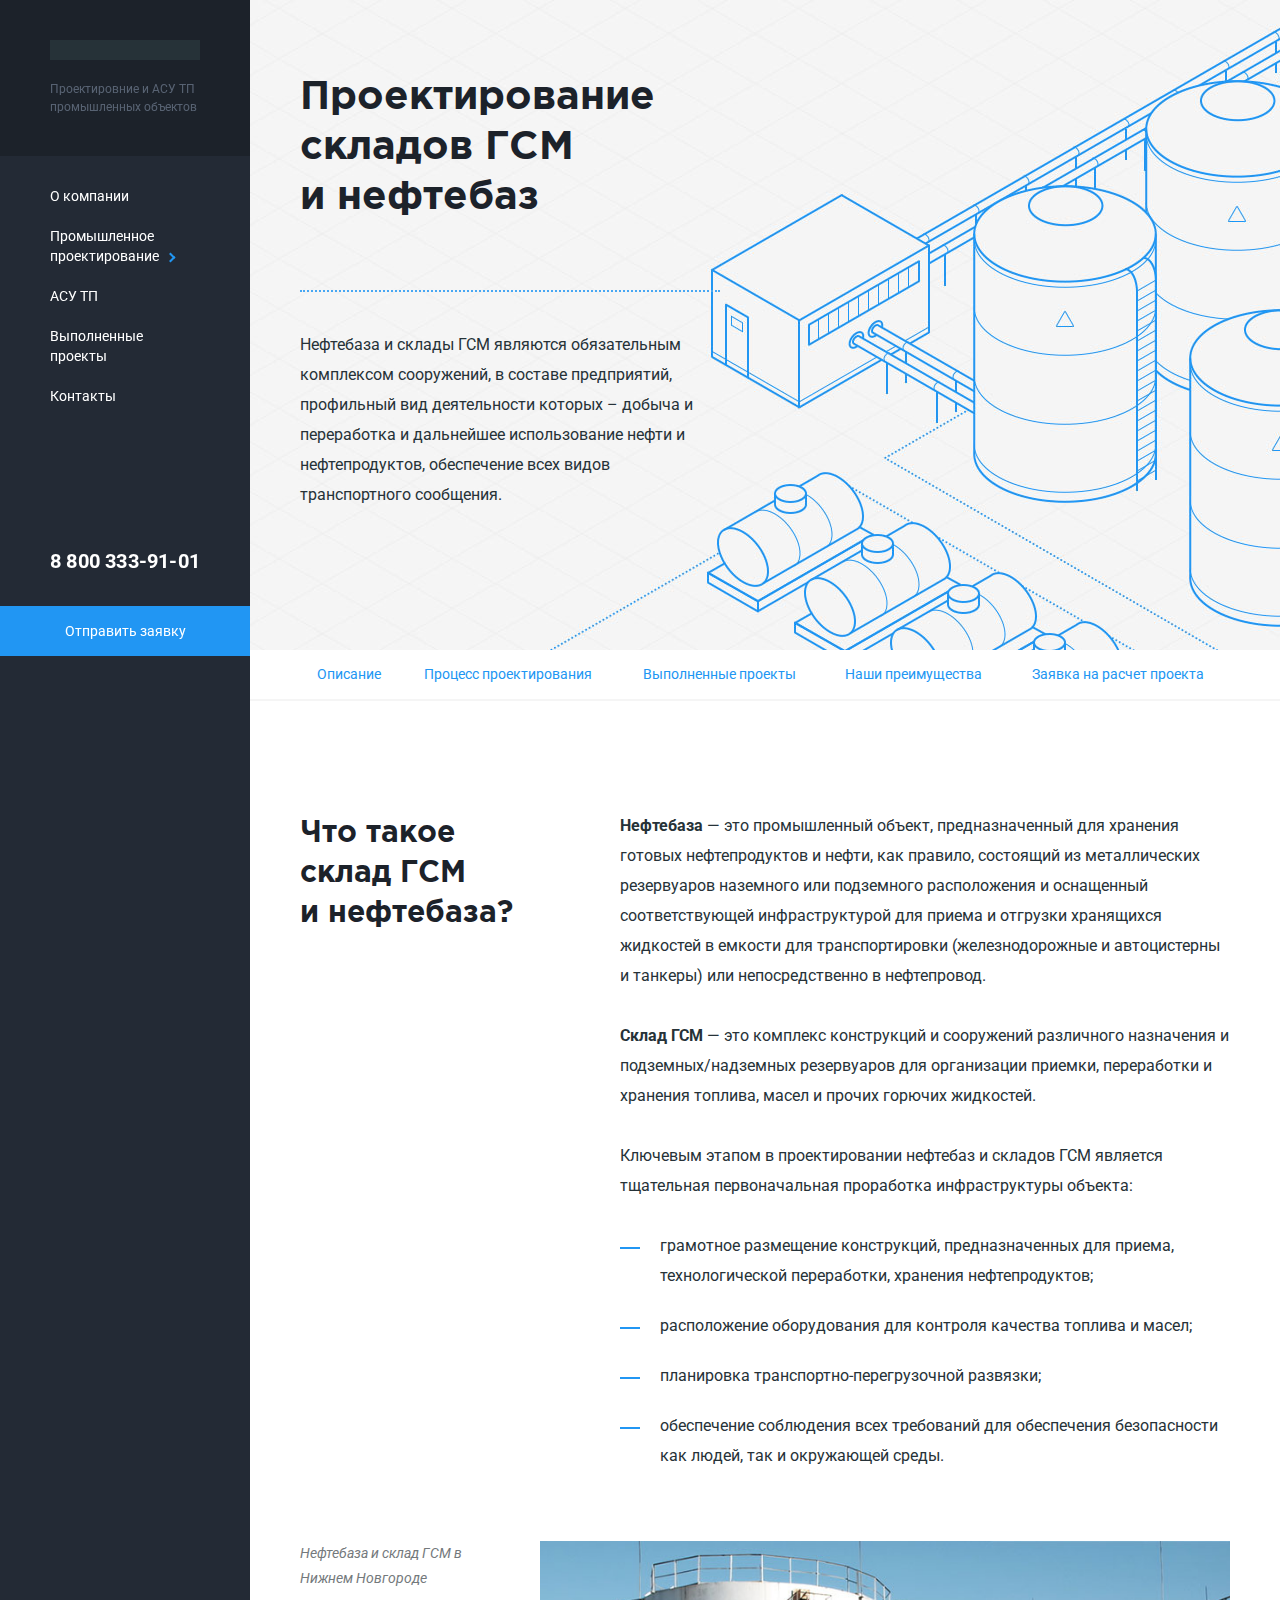
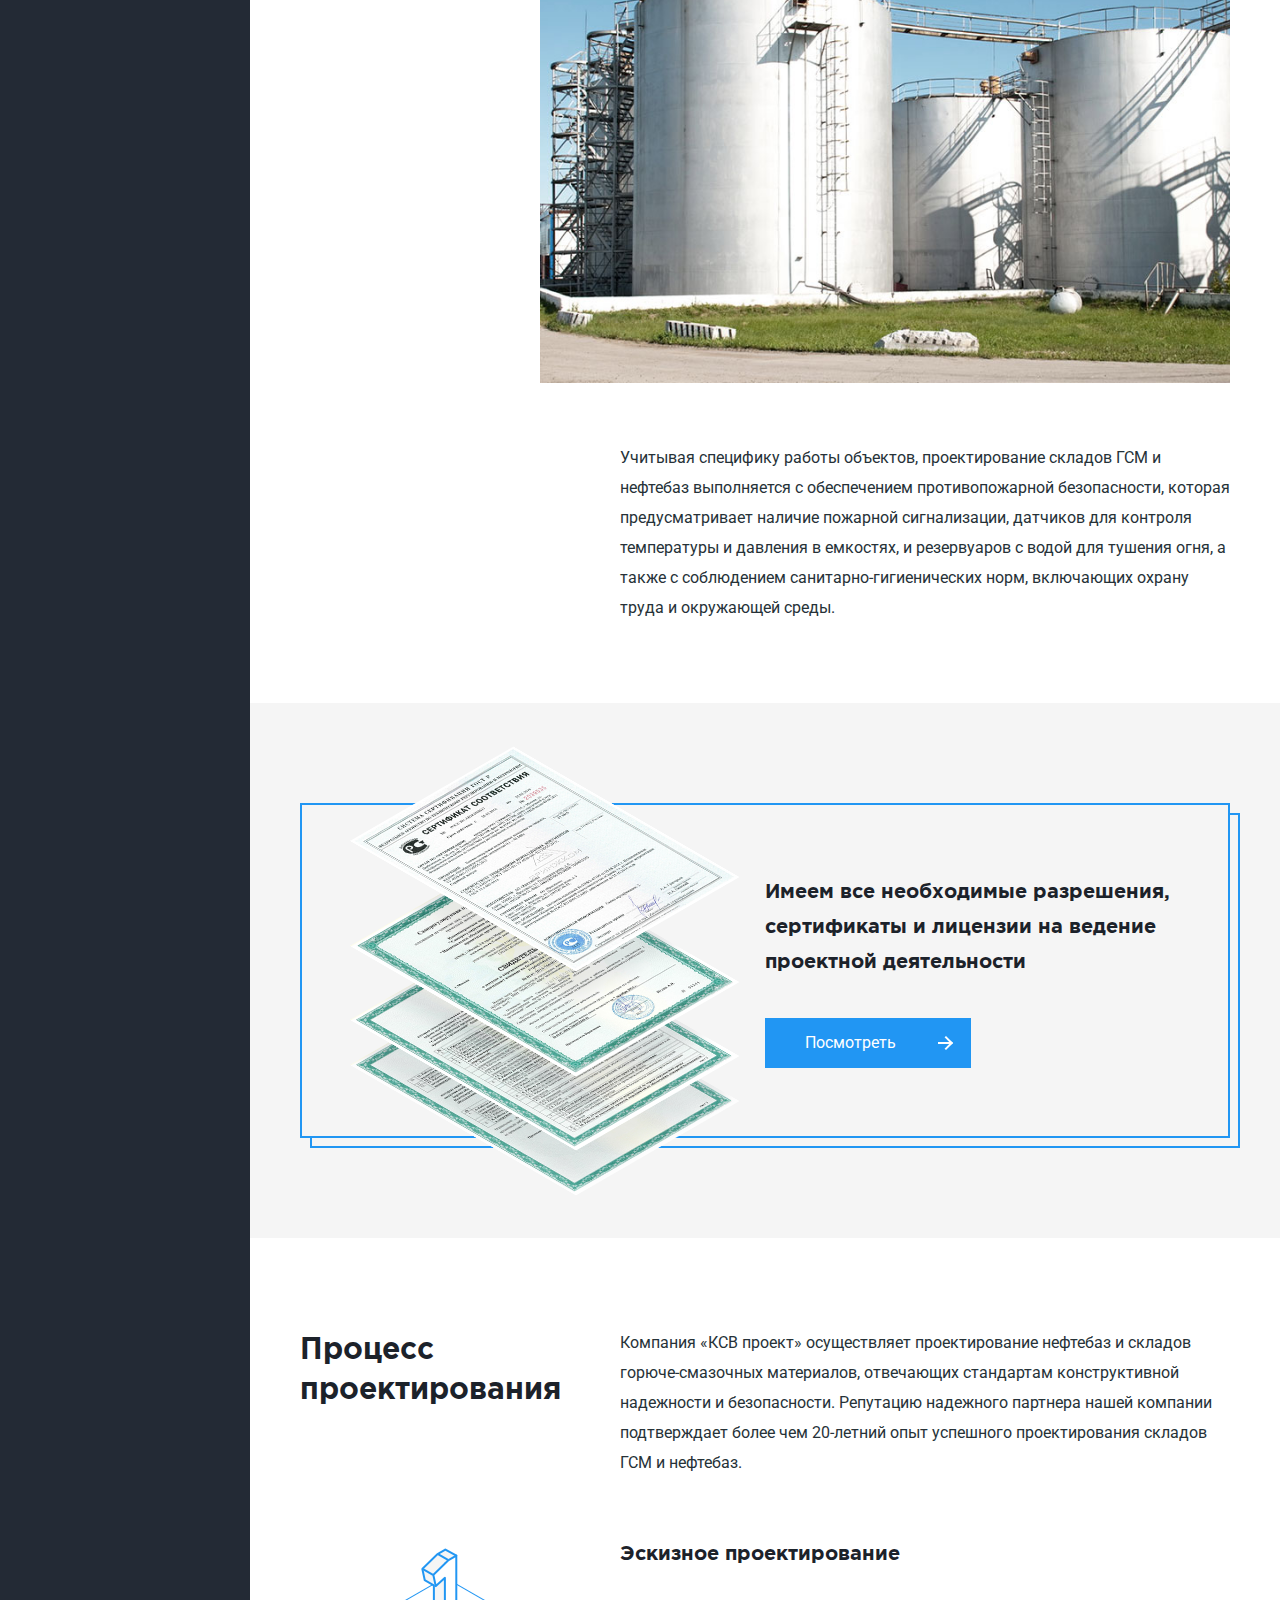
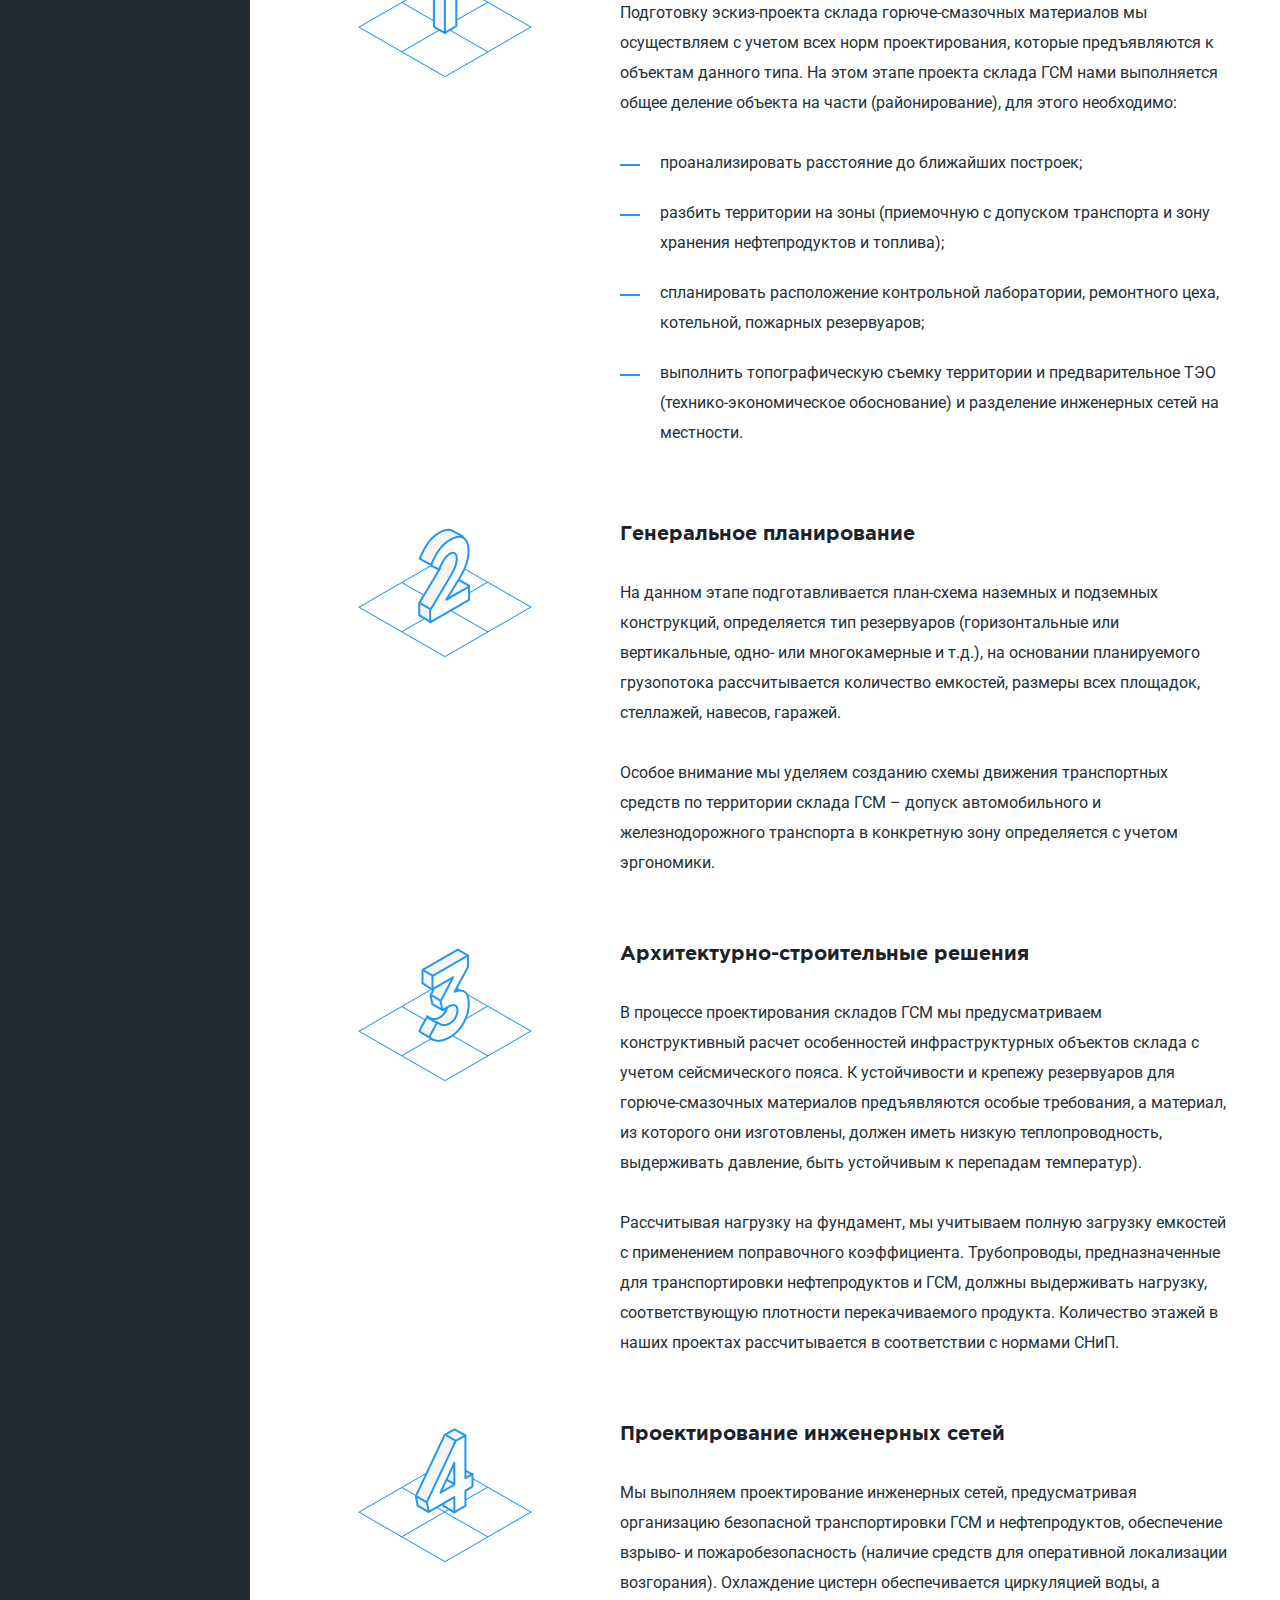
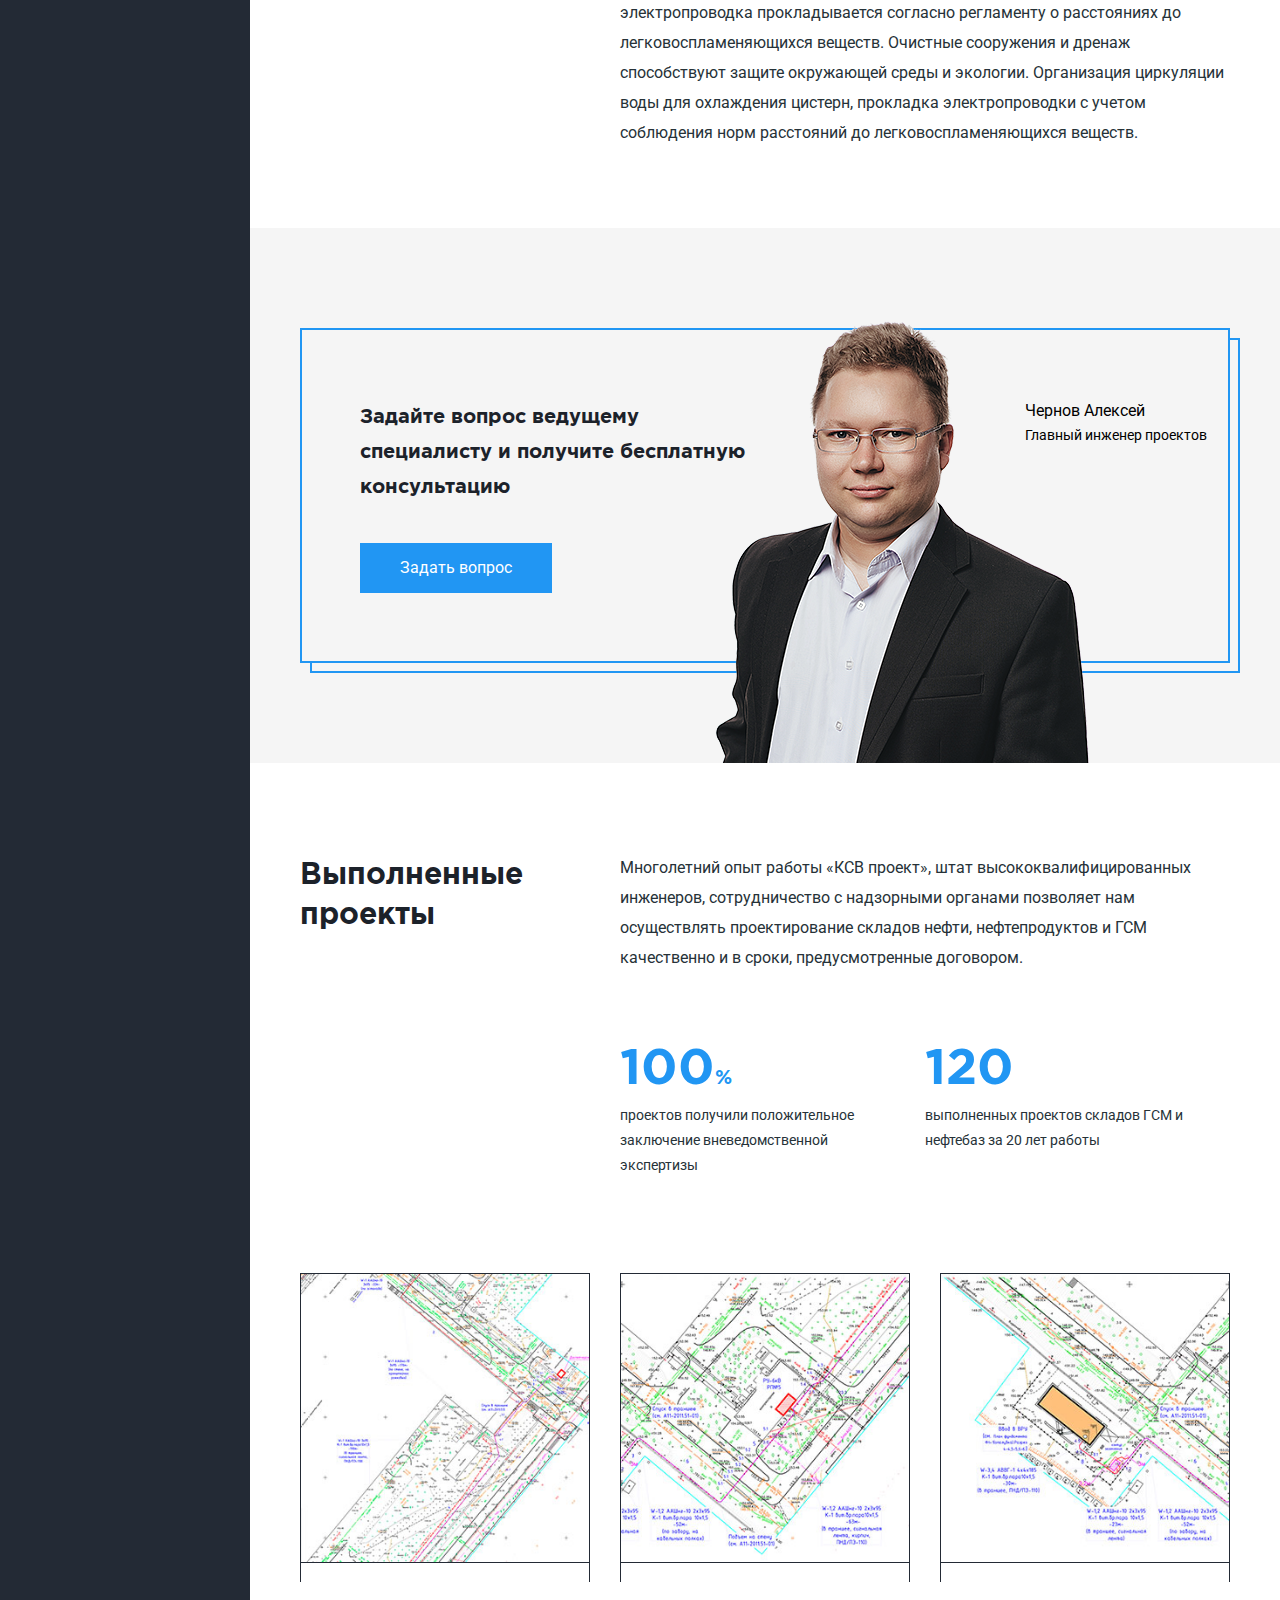
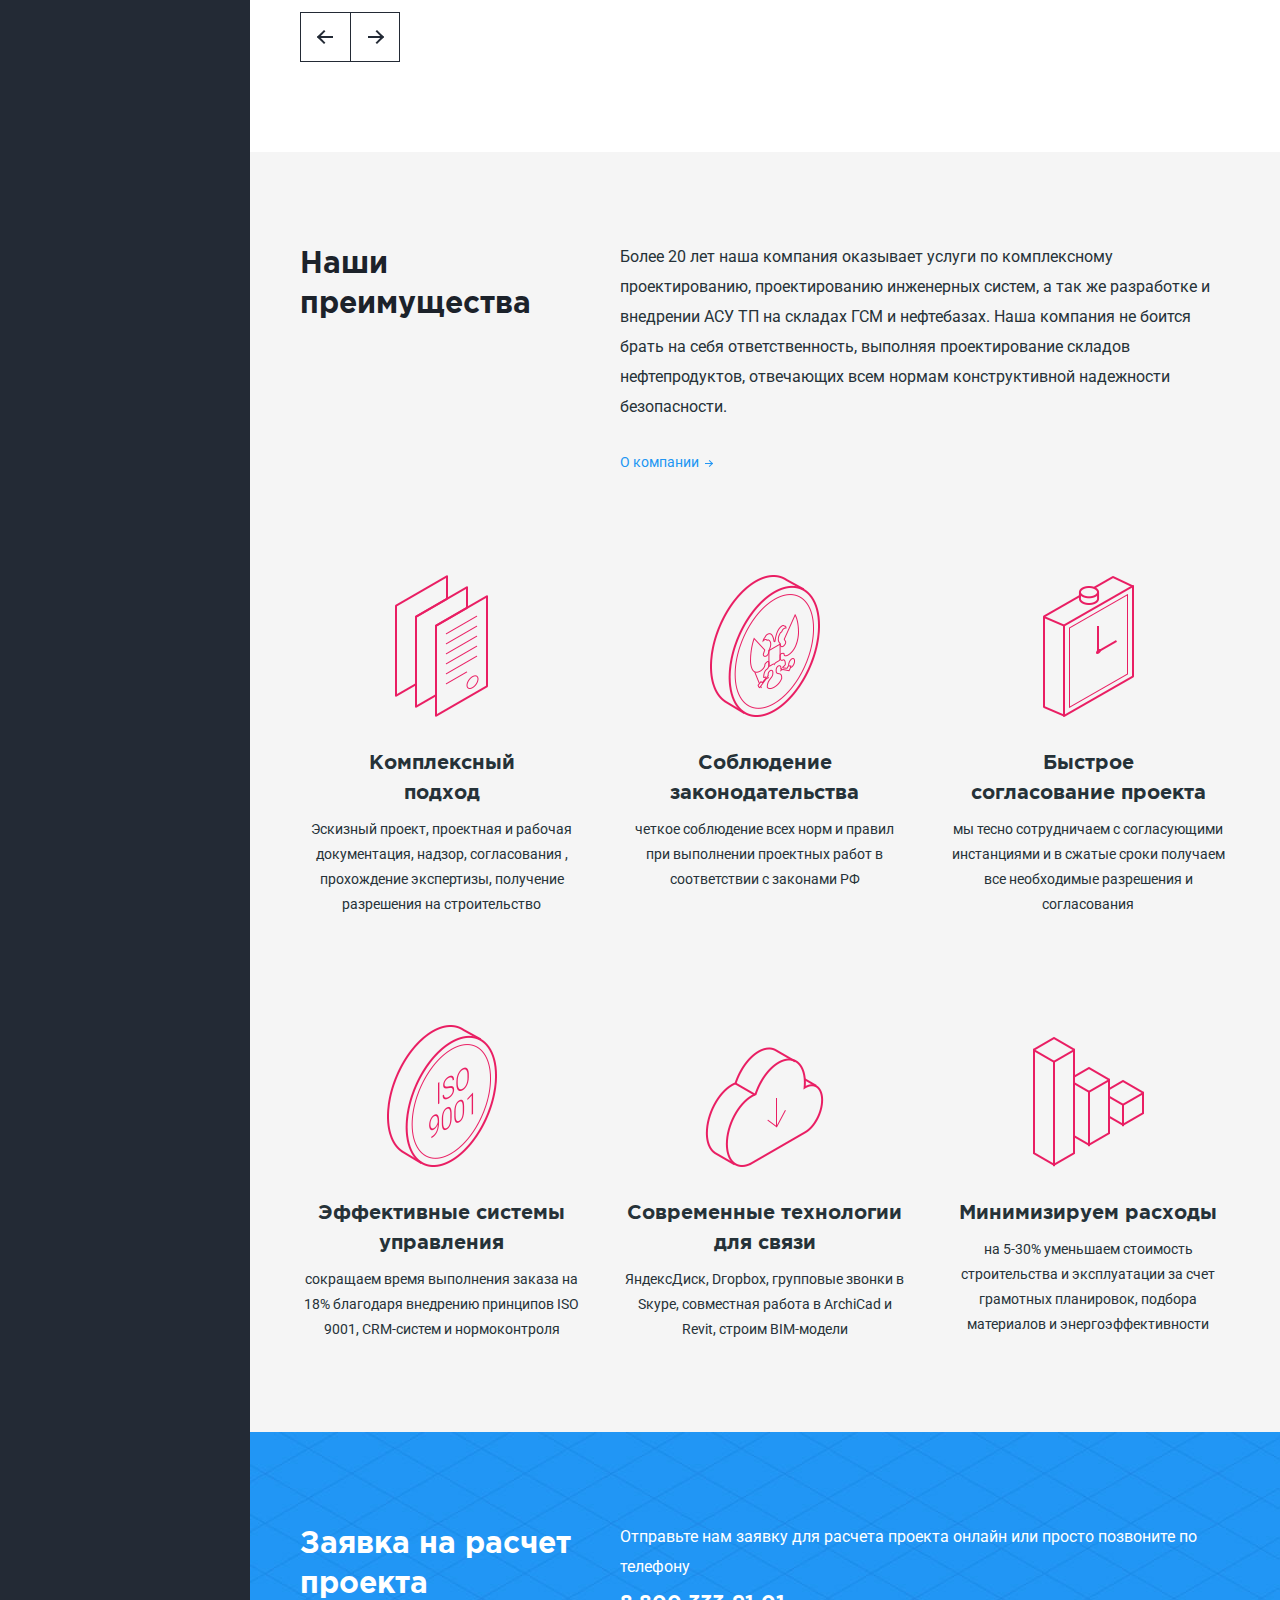
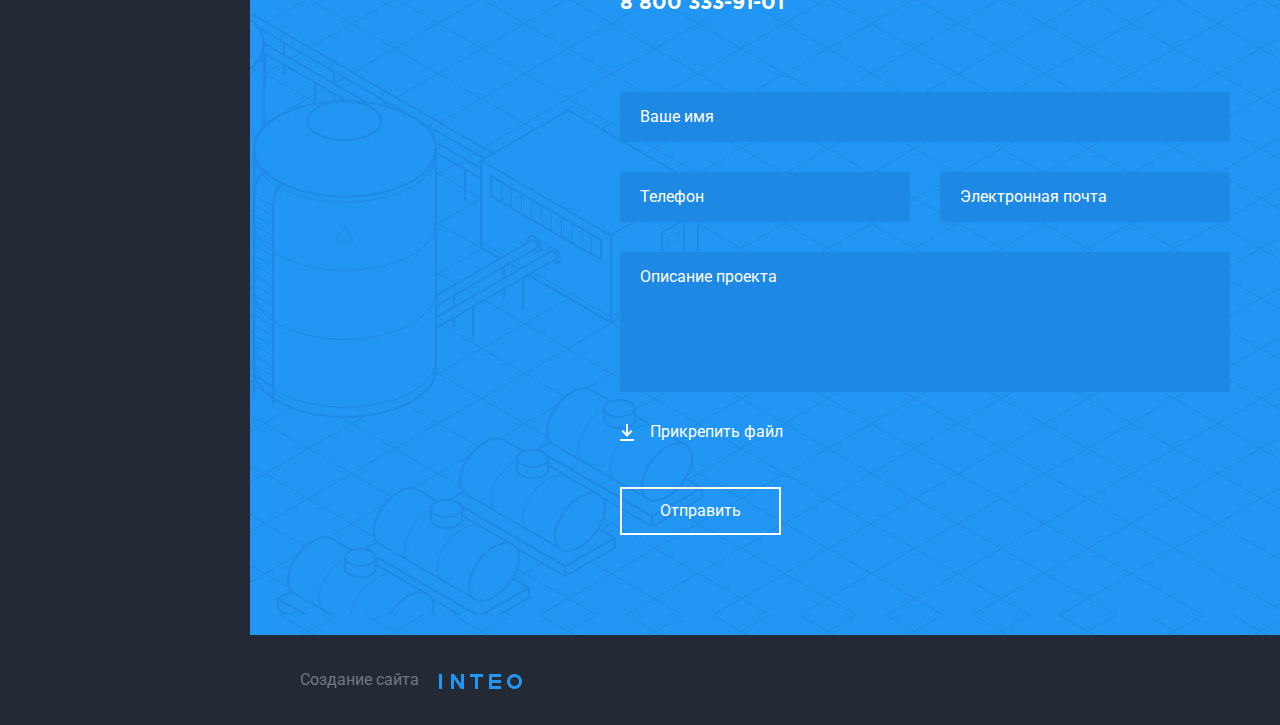
==== commit 383c81e1: "Правки О компании" ====
--- a/index2.htm
+++ b/index2.htm
@@ -39,337 +39,335 @@
     </script>
   </head>
 <body data-spy="scroll" data-target="#page-navig">
-  <div class="wrap clearfix">
-  	<div class="container">
-  		<div class="content">
-	  		<div class="content__row">
-	  			<div class="content__cell content__menu">
-	  				<div class="main-control sticky">
-	  					<div class="main-control__logo">
-	  						<span class="main-control__logo-img"></span>
-	  						<p>Проектировние и АСУ ТП промышленных объектов</p>
+	<div class="container clearfix">
+		<div class="content">
+  		<div class="content__row">
+  			<div class="content__cell content__menu">
+  				<div class="main-control sticky">
+  					<div class="main-control__logo">
+  						<span class="main-control__logo-img"></span>
+  						<p>Проектировние и АСУ ТП промышленных объектов</p>
+  					</div>
+  					<ul class="main-control__menu">
+  						<li><a href="#">О компании</a></li>
+  						<li><a href="#" class="arrowed">Промышленное проектирование</a></li>
+  						<li><a href="#">АСУ ТП</a></li>
+  						<li><a href="#">Выполненные проекты</a></li>
+  						<li><a href="#">Контакты</a></li>
+  					</ul>
+  					<p class="main-control__phone">8 800 333-91-01</p>
+  					<a href="#" class="main-control__demand btn">Отправить заявку</a>
+  				</div>
+  			</div>
+  			<div class="content__cell content__main">
+  				<section class="preface preface_service section">
+  					<img src="f/i/preface/2.jpg" alt="">
+  					<h1>Проектирование <br> складов ГСМ<br>и нефтебаз</h1>
+  					<p class="preface__text">Нефтебаза и склады ГСМ являются обязательным комплексом сооружений, в составе предприятий, профильный вид деятельности которых – добыча и переработка и дальнейшее использование нефти и нефтепродуктов, обеспечение всех видов транспортного сообщения.</p>
+  				</section>
+  				<div class="page-navig sticky">
+  					<div class="page-navig__wrap" id="page-navig">
+  						<ul class="page-navig__holder nav">
+	  						<li><a href="#description" class="scroll-link">Описание</a></li>
+	  						<li><a href="#process" class="scroll-link">Процесс проектирования</a></li>
+	  						<li><a href="#projects" class="scroll-link">Выполненные проекты</a></li>
+	  						<li><a href="#advantage" class="scroll-link">Наши преимущества</a></li>
+	  						<li><a href="#demand" class="scroll-link">Заявка на расчет проекта</a></li>
+	  					</ul>
+  					</div>
+  					
+  				</div>
+  				<section class="section" id="description">
+						<div class="row section__row">
+							<div class="col-md-4">
+								<h2>Что такое <br>склад ГСМ <br>и нефтебаза?</h2>
+							</div>
+							<div class="col-md-8">
+								<p><b>Нефтебаза</b> ― это промышленный объект, предназначенный для хранения готовых нефтепродуктов и нефти, как правило, состоящий из металлических резервуаров наземного или подземного расположения и оснащенный соответствующей инфраструктурой для приема и отгрузки хранящихся жидкостей в емкости для транспортировки (железнодорожные и автоцистерны и танкеры) или непосредственно в нефтепровод.</p>
+								<p><b>Склад ГСМ</b> ― это комплекс конструкций и сооружений различного назначения и подземных/надземных резервуаров для организации приемки, переработки и хранения топлива, масел и прочих горючих жидкостей. </p>
+								<p>Ключевым этапом в проектировании нефтебаз и складов ГСМ является тщательная первоначальная проработка инфраструктуры объекта:</p>
+								<ul>
+									<li>грамотное размещение конструкций, предназначенных для приема, технологической переработки, хранения нефтепродуктов;</li>
+									<li>расположение оборудования для контроля качества топлива и масел;</li>
+									<li>планировка транспортно-перегрузочной развязки;</li>
+									<li>обеспечение соблюдения всех требований для обеспечения безопасности как людей, так и окружающей среды.</li>
+								</ul>
+							</div>
+						</div>
+						<div class="captioned-img">
+							<div class="row">
+								<div class="col-md-3">
+									<p>Нефтебаза и склад ГСМ в Нижнем Новгороде</p>
+								</div>
+								<div class="col-md-9">
+									<img src="f/i/base.jpg" alt="">
+								</div>
+							</div>
+						</div>
+						<div class="row">
+							<div class="col-md-8 col-md-offset-4">
+								<p>Учитывая специфику работы объектов, проектирование складов ГСМ и нефтебаз выполняется с обеспечением противопожарной безопасности, которая предусматривает наличие пожарной сигнализации, датчиков для контроля температуры и давления в емкостях, и резервуаров с водой для тушения огня, а также с соблюдением санитарно-гигиенических норм, включающих охрану труда и окружающей среды. </p>
+							</div>
+						</div>
+  				</section>
+  				<section class="section section_gray bordered-block bordered-block_certif">
+  					<div class="bordered-block__holder">
+  						<div class="bordered-block__col">
+	  						<img src="f/i/certif/0.png" alt="">
+	  					</div><div class="bordered-block__col">
+	  						<p class="bordered-block__title">Имеем все необходимые разрешения, сертификаты и лицензии на ведение проектной деятельности</p>
+	  						<a href="#" class="btn">Посмотреть<i class="arrow"></i></a>
 	  					</div>
-	  					<ul class="main-control__menu">
-	  						<li><a href="#">О компании</a></li>
-	  						<li><a href="#" class="arrowed">Промышленное проектирование</a></li>
-	  						<li><a href="#">АСУ ТП</a></li>
-	  						<li><a href="#">Выполненные проекты</a></li>
-	  						<li><a href="#">Контакты</a></li>
-	  					</ul>
-	  					<p class="main-control__phone">8 800 333-91-01</p>
-	  					<a href="#" class="main-control__demand btn">Отправить заявку</a>
-	  				</div>
-	  			</div>
-	  			<div class="content__cell content__main">
-	  				<section class="preface preface_service section">
-	  					<img src="f/i/preface/2.jpg" alt="">
-	  					<h1>Проектирование <br> складов ГСМ<br>и нефтебаз</h1>
-	  					<p class="preface__text">Нефтебаза и склады ГСМ являются обязательным комплексом сооружений, в составе предприятий, профильный вид деятельности которых – добыча и переработка и дальнейшее использование нефти и нефтепродуктов, обеспечение всех видов транспортного сообщения.</p>
-	  				</section>
-	  				<div class="page-navig sticky">
-	  					<div class="page-navig__wrap" id="page-navig">
-	  						<ul class="page-navig__holder nav">
-		  						<li><a href="#description" class="scroll-link">Описание</a></li>
-		  						<li><a href="#process" class="scroll-link">Процесс проектирования</a></li>
-		  						<li><a href="#projects" class="scroll-link">Выполненные проекты</a></li>
-		  						<li><a href="#advantage" class="scroll-link">Наши преимущества</a></li>
-		  						<li><a href="#demand" class="scroll-link">Заявка на расчет проекта</a></li>
-		  					</ul>
+  					</div>
+  				</section>
+  				<section class="section process" id="process">
+						<div class="row section__row">
+							<div class="col-md-4">
+								<h2>Процесс <br>проектирования</h2>
+							</div>
+							<div class="col-md-8">
+								<p>Компания «КСВ проект» осуществляет проектирование нефтебаз и складов горюче-смазочных материалов, отвечающих стандартам конструктивной надежности и безопасности. Репутацию надежного партнера нашей компании подтверждает более чем 20-летний опыт успешного проектирования складов ГСМ и нефтебаз.</p>
+							</div>
+						</div>
+						<div class="row section__row">
+							<div class="col-md-4">
+								<div class="process__num">
+									<img src="f/i/nums/1.png" alt="">
+								</div>
+							</div>
+							<div class="col-md-8">
+								<h3>Эскизное проектирование</h3>
+								<p>Подготовку эскиз-проекта склада горюче-смазочных материалов мы осуществляем с учетом всех норм проектирования, которые предъявляются к объектам данного типа. На этом этапе проекта склада ГСМ нами выполняется  общее деление объекта на части (районирование), для этого необходимо:</p>
+								<ul>
+									<li>проанализировать расстояние до ближайших построек;</li>
+									<li>разбить территории на зоны (приемочную с допуском транспорта и зону хранения нефтепродуктов и топлива);</li>
+									<li>спланировать расположение контрольной лаборатории, ремонтного цеха, котельной, пожарных резервуаров;</li>
+									<li>выполнить топографическую съемку территории и предварительное ТЭО (технико-экономическое обоснование) и разделение инженерных сетей на местности.</li>
+								</ul>
+							</div>
+						</div>
+						<div class="row section__row">
+							<div class="col-md-4">
+								<div class="process__num">
+									<img src="f/i/nums/2.png" alt="">
+								</div>
+							</div>
+							<div class="col-md-8">
+								<h3>Генеральное планирование</h3>
+								<p>На данном этапе подготавливается план-схема наземных и подземных конструкций, определяется тип резервуаров (горизонтальные или вертикальные, одно- или многокамерные и т.д.), на основании планируемого грузопотока рассчитывается количество емкостей, размеры всех площадок, стеллажей, навесов, гаражей.</p>
+								<p>Особое внимание мы уделяем созданию схемы движения транспортных средств по территории склада ГСМ – допуск автомобильного и железнодорожного транспорта в конкретную зону определяется с учетом эргономики.</p>
+							</div>
+						</div>
+						<div class="row section__row">
+							<div class="col-md-4">
+								<div class="process__num">
+									<img src="f/i/nums/3.png" alt="">
+								</div>
+							</div>
+							<div class="col-md-8">
+								<h3>Архитектурно-строительные решения</h3>
+								<p>В процессе проектирования складов ГСМ мы предусматриваем конструктивный расчет особенностей инфраструктурных объектов склада с учетом сейсмического пояса. К устойчивости и крепежу резервуаров для горюче-смазочных материалов предъявляются особые требования, а материал, из которого они изготовлены, должен иметь низкую теплопроводность, выдерживать давление, быть устойчивым к перепадам температур).</p>
+								<p>Рассчитывая нагрузку на фундамент, мы учитываем полную загрузку емкостей с применением поправочного коэффициента. Трубопроводы, предназначенные для транспортировки нефтепродуктов и ГСМ, должны выдерживать нагрузку, соответствующую плотности перекачиваемого продукта. Количество этажей в наших проектах рассчитывается в соответствии с нормами СНиП.</p>
+							</div>
+						</div>
+						<div class="row">
+							<div class="col-md-4">
+								<div class="process__num">
+									<img src="f/i/nums/4.png" alt="">
+								</div>
+							</div>
+							<div class="col-md-8">
+								<h3>Проектирование инженерных сетей</h3>
+								<p>Мы выполняем проектирование инженерных сетей, предусматривая организацию безопасной транспортировки ГСМ и нефтепродуктов, обеспечение взрыво- и пожаробезопасность (наличие средств для оперативной локализации возгорания). Охлаждение цистерн обеспечивается циркуляцией воды, а электропроводка прокладывается согласно регламенту о расстояниях до легковоспламеняющихся веществ. Очистные сооружения и дренаж способствуют защите окружающей среды и экологии. Организация циркуляции воды для охлаждения цистерн, прокладка электропроводки с учетом соблюдения норм расстояний до легковоспламеняющихся веществ.</p>
+							</div>
+						</div>
+  				</section>
+  				<section class="section section_gray bordered-block bordered-block_spec">
+  					<div class="bordered-block__holder">
+  						<div class="bordered-block__col">
+	  						<p class="bordered-block__title">Задайте вопрос ведущему специалисту и получите бесплатную консультацию</p>
+	  						<a href="#" class="btn">Задать вопрос</a>
+	  					</div><div class="bordered-block__col">
+	  						<img src="f/i/spec.png" alt="">
+	  						<p class="bordered-block__caption">
+	  							Чернов Алексей
+	  							<span>
+										Главный инженер проектов 
+	  							</span>
+	  						</p>
 	  					</div>
-	  					
-	  				</div>
-	  				<section class="section" id="description">
-							<div class="row section__row">
-								<div class="col-md-4">
-									<h2>Что такое <br>склад ГСМ <br>и нефтебаза?</h2>
-								</div>
-								<div class="col-md-8">
-									<p><b>Нефтебаза</b> ― это промышленный объект, предназначенный для хранения готовых нефтепродуктов и нефти, как правило, состоящий из металлических резервуаров наземного или подземного расположения и оснащенный соответствующей инфраструктурой для приема и отгрузки хранящихся жидкостей в емкости для транспортировки (железнодорожные и автоцистерны и танкеры) или непосредственно в нефтепровод.</p>
-									<p><b>Склад ГСМ</b> ― это комплекс конструкций и сооружений различного назначения и подземных/надземных резервуаров для организации приемки, переработки и хранения топлива, масел и прочих горючих жидкостей. </p>
-									<p>Ключевым этапом в проектировании нефтебаз и складов ГСМ является тщательная первоначальная проработка инфраструктуры объекта:</p>
-									<ul>
-										<li>грамотное размещение конструкций, предназначенных для приема, технологической переработки, хранения нефтепродуктов;</li>
-										<li>расположение оборудования для контроля качества топлива и масел;</li>
-										<li>планировка транспортно-перегрузочной развязки;</li>
-										<li>обеспечение соблюдения всех требований для обеспечения безопасности как людей, так и окружающей среды.</li>
-									</ul>
-								</div>
-							</div>
-							<div class="captioned-img">
-								<div class="row">
-									<div class="col-md-3">
-										<p>Нефтебаза и склад ГСМ в Нижнем Новгороде</p>
-									</div>
-									<div class="col-md-9">
-										<img src="f/i/base.jpg" alt="">
-									</div>
-								</div>
-							</div>
-							<div class="row">
-								<div class="col-md-8 col-md-offset-4">
-									<p>Учитывая специфику работы объектов, проектирование складов ГСМ и нефтебаз выполняется с обеспечением противопожарной безопасности, которая предусматривает наличие пожарной сигнализации, датчиков для контроля температуры и давления в емкостях, и резервуаров с водой для тушения огня, а также с соблюдением санитарно-гигиенических норм, включающих охрану труда и окружающей среды. </p>
-								</div>
-							</div>
-	  				</section>
-	  				<section class="section section_gray bordered-block bordered-block_certif">
-	  					<div class="bordered-block__holder">
-	  						<div class="bordered-block__col">
-		  						<img src="f/i/certif/0.png" alt="">
-		  					</div><div class="bordered-block__col">
-		  						<p class="bordered-block__title">Имеем все необходимые разрешения, сертификаты и лицензии на ведение проектной деятельности</p>
-		  						<a href="#" class="btn">Посмотреть<i class="arrow"></i></a>
-		  					</div>
-	  					</div>
-	  				</section>
-	  				<section class="section process" id="process">
-							<div class="row section__row">
-								<div class="col-md-4">
-									<h2>Процесс <br>проектирования</h2>
-								</div>
-								<div class="col-md-8">
-									<p>Компания «КСВ проект» осуществляет проектирование нефтебаз и складов горюче-смазочных материалов, отвечающих стандартам конструктивной надежности и безопасности. Репутацию надежного партнера нашей компании подтверждает более чем 20-летний опыт успешного проектирования складов ГСМ и нефтебаз.</p>
-								</div>
-							</div>
-							<div class="row section__row">
-								<div class="col-md-4">
-									<div class="process__num">
-										<img src="f/i/nums/1.png" alt="">
-									</div>
-								</div>
-								<div class="col-md-8">
-									<h3>Эскизное проектирование</h3>
-									<p>Подготовку эскиз-проекта склада горюче-смазочных материалов мы осуществляем с учетом всех норм проектирования, которые предъявляются к объектам данного типа. На этом этапе проекта склада ГСМ нами выполняется  общее деление объекта на части (районирование), для этого необходимо:</p>
-									<ul>
-										<li>проанализировать расстояние до ближайших построек;</li>
-										<li>разбить территории на зоны (приемочную с допуском транспорта и зону хранения нефтепродуктов и топлива);</li>
-										<li>спланировать расположение контрольной лаборатории, ремонтного цеха, котельной, пожарных резервуаров;</li>
-										<li>выполнить топографическую съемку территории и предварительное ТЭО (технико-экономическое обоснование) и разделение инженерных сетей на местности.</li>
-									</ul>
-								</div>
-							</div>
-							<div class="row section__row">
-								<div class="col-md-4">
-									<div class="process__num">
-										<img src="f/i/nums/2.png" alt="">
-									</div>
-								</div>
-								<div class="col-md-8">
-									<h3>Генеральное планирование</h3>
-									<p>На данном этапе подготавливается план-схема наземных и подземных конструкций, определяется тип резервуаров (горизонтальные или вертикальные, одно- или многокамерные и т.д.), на основании планируемого грузопотока рассчитывается количество емкостей, размеры всех площадок, стеллажей, навесов, гаражей.</p>
-									<p>Особое внимание мы уделяем созданию схемы движения транспортных средств по территории склада ГСМ – допуск автомобильного и железнодорожного транспорта в конкретную зону определяется с учетом эргономики.</p>
-								</div>
-							</div>
-							<div class="row section__row">
-								<div class="col-md-4">
-									<div class="process__num">
-										<img src="f/i/nums/3.png" alt="">
-									</div>
-								</div>
-								<div class="col-md-8">
-									<h3>Архитектурно-строительные решения</h3>
-									<p>В процессе проектирования складов ГСМ мы предусматриваем конструктивный расчет особенностей инфраструктурных объектов склада с учетом сейсмического пояса. К устойчивости и крепежу резервуаров для горюче-смазочных материалов предъявляются особые требования, а материал, из которого они изготовлены, должен иметь низкую теплопроводность, выдерживать давление, быть устойчивым к перепадам температур).</p>
-									<p>Рассчитывая нагрузку на фундамент, мы учитываем полную загрузку емкостей с применением поправочного коэффициента. Трубопроводы, предназначенные для транспортировки нефтепродуктов и ГСМ, должны выдерживать нагрузку, соответствующую плотности перекачиваемого продукта. Количество этажей в наших проектах рассчитывается в соответствии с нормами СНиП.</p>
-								</div>
-							</div>
-							<div class="row">
-								<div class="col-md-4">
-									<div class="process__num">
-										<img src="f/i/nums/4.png" alt="">
-									</div>
-								</div>
-								<div class="col-md-8">
-									<h3>Проектирование инженерных сетей</h3>
-									<p>Мы выполняем проектирование инженерных сетей, предусматривая организацию безопасной транспортировки ГСМ и нефтепродуктов, обеспечение взрыво- и пожаробезопасность (наличие средств для оперативной локализации возгорания). Охлаждение цистерн обеспечивается циркуляцией воды, а электропроводка прокладывается согласно регламенту о расстояниях до легковоспламеняющихся веществ. Очистные сооружения и дренаж способствуют защите окружающей среды и экологии. Организация циркуляции воды для охлаждения цистерн, прокладка электропроводки с учетом соблюдения норм расстояний до легковоспламеняющихся веществ.</p>
-								</div>
-							</div>
-	  				</section>
-	  				<section class="section section_gray bordered-block bordered-block_spec">
-	  					<div class="bordered-block__holder">
-	  						<div class="bordered-block__col">
-		  						<p class="bordered-block__title">Задайте вопрос ведущему специалисту и получите бесплатную консультацию</p>
-		  						<a href="#" class="btn">Задать вопрос</a>
-		  					</div><div class="bordered-block__col">
-		  						<img src="f/i/spec.png" alt="">
-		  						<p class="bordered-block__caption">
-		  							Чернов Алексей
-		  							<span>
-											Главный инженер проектов 
-		  							</span>
-		  						</p>
-		  					</div>
-	  					</div>
-	  				</section>
-	  				<section class="section projects projects_white" id="projects">
-							<div class="row">
-								<div class="col-md-4">
-									<h2>Выполненные <br>проекты</h2>
-								</div>
-								<div class="col-md-8">
-									<p>Многолетний опыт работы «КСВ проект», штат высококвалифицированных инженеров, сотрудничество с надзорными органами позволяет нам осуществлять проектирование складов нефти, нефтепродуктов и ГСМ качественно и в сроки, предусмотренные договором.</p>
-									<ul class="achiv achiv_projects">
-										<li>
-											<span>100<span>%</span></span>
-											<p>проектов получили положительное заключение вневедомственной экспертизы</p>
-										</li><li>
-											<span>120</span>
-											<p>выполненных проектов складов ГСМ и нефтебаз за 20 лет работы</p>
-										</li>
-									</ul>
-								</div>
-							</div>
-							<div class="projects-slider equal-height" id="projects-slider">
-								<ul class="projects__list slides equal-height__row">
+  					</div>
+  				</section>
+  				<section class="section projects projects_white" id="projects">
+						<div class="row">
+							<div class="col-md-4">
+								<h2>Выполненные <br>проекты</h2>
+							</div>
+							<div class="col-md-8">
+								<p>Многолетний опыт работы «КСВ проект», штат высококвалифицированных инженеров, сотрудничество с надзорными органами позволяет нам осуществлять проектирование складов нефти, нефтепродуктов и ГСМ качественно и в сроки, предусмотренные договором.</p>
+								<ul class="achiv achiv_projects">
 									<li>
-										<div class="row">
-											<div class="col-md-4">
-												<a href="#" class="projects__item equal-height__item">
-													<div class="projects__img">
-														<img src="f/i/projects/1.jpg" alt="">
-													</div>
-													<p class="projects__text equal-height__content">Проектирование инфраструктуры теплоэнергетического объекта для отопления административных и производственных зданий</p>
-													<p class="projects__text projects__text_caption">ОАО Саранский завод «Резинотехника» <span>г.Саранск</span></p>
-												</a>
-											</div>
-											<div class="col-md-4">
-												<a href="#" class="projects__item equal-height__item">
-													<div class="projects__img">
-														<img src="f/i/projects/2.jpg" alt="">
-													</div>
-													<p class="projects__text equal-height__content">Разработка АУС ТП блочно-модульной водогрейной котельной установленной теплопроизводительностью 18МВт</p>
-													<p class="projects__text projects__text_caption">ОАО «Стройсервис»<span>г.Санкт-Петербург</span></p>
-												</a>
-											</div>
-											<div class="col-md-4">
-												<a href="#" class="projects__item equal-height__item">
-													<div class="projects__img">
-														<img src="f/i/projects/3.jpg" alt="">
-													</div>
-													<p class="projects__text equal-height__content">Проектирование инфраструктуры теплоэнергетического объекта для отопления административных и производственных зданий </p>
-													<p class="projects__text projects__text_caption">ООО «Нефтепром»<span>г.Новосибирск</span></p>
-												</a>
-											</div>
-										</div>
-									</li>
-									<li>
-										<div class="row">
-											<div class="col-md-4">
-												<a href="#" class="projects__item equal-height__item">
-													<div class="projects__img">
-														<img src="f/i/projects/1.jpg" alt="">
-													</div>
-													<p class="projects__text equal-height__content">Проектирование инфраструктуры теплоэнергетического объекта для отопления административных и производственных зданий</p>
-													<p class="projects__text projects__text_caption">ОАО Саранский завод «Резинотехника» <span>г.Саранск</span></p>
-												</a>
-											</div>
-											<div class="col-md-4">
-												<a href="#" class="projects__item equal-height__item">
-													<div class="projects__img">
-														<img src="f/i/projects/2.jpg" alt="">
-													</div>
-													<p class="projects__text equal-height__content">Разработка АУС ТП блочно-модульной водогрейной котельной установленной теплопроизводительностью 18МВт</p>
-													<p class="projects__text projects__text_caption">ОАО «Стройсервис»<span>г.Санкт-Петербург</span></p>
-												</a>
-											</div>
-											<div class="col-md-4">
-												<a href="#" class="projects__item equal-height__item">
-													<div class="projects__img">
-														<img src="f/i/projects/3.jpg" alt="">
-													</div>
-													<p class="projects__text equal-height__content">Проектирование инфраструктуры теплоэнергетического объекта для отопления административных и производственных зданий </p>
-													<p class="projects__text projects__text_caption">ООО «Нефтепром»<span>г.Новосибирск</span></p>
-												</a>
-											</div>
-										</div>
+										<span>100<span>%</span></span>
+										<p>проектов получили положительное заключение вневедомственной экспертизы</p>
+									</li><li>
+										<span>120</span>
+										<p>выполненных проектов складов ГСМ и нефтебаз за 20 лет работы</p>
 									</li>
 								</ul>
-								<div class="flexslider-navigation">
-				  				<a href="#" class="flex-prev">&nbsp;
-				  				</a><a href="#" class="flex-next">&nbsp;</a>
-				  			</div>
-							</div>
-						</section>
-						<section class="advantage section section_gray" id="advantage">
-							<div class="row">
-								<div class="col-md-4">
-	  							<h2>Наши <br>преимущества</h2>
-	  						</div>
-	  						<div class="col-md-8">
-									<p>Более 20 лет наша компания оказывает услуги по комплексному проектированию, проектированию инженерных систем, а так же разработке и внедрении АСУ ТП на складах ГСМ и нефтебазах. Наша компания не боится брать на себя ответственность, выполняя проектирование складов нефтепродуктов, отвечающих всем нормам конструктивной надежности безопасности.</p>
-									<a href="#" class="arrowed2 working__about">О компании</a>
-								</div>
-							</div>
-							<div class="advantage__holder">
-								<div class="advantage__item">
-									<div class="advantage__img">
-										<img src="f/i/advantage/1.png" alt="">
+							</div>
+						</div>
+						<div class="projects-slider equal-height" id="projects-slider">
+							<ul class="projects__list slides equal-height__row">
+								<li>
+									<div class="row">
+										<div class="col-md-4">
+											<a href="#" class="projects__item equal-height__item">
+												<div class="projects__img">
+													<img src="f/i/projects/1.jpg" alt="">
+												</div>
+												<p class="projects__text equal-height__content">Проектирование инфраструктуры теплоэнергетического объекта для отопления административных и производственных зданий</p>
+												<p class="projects__text projects__text_caption">ОАО Саранский завод «Резинотехника» <span>г.Саранск</span></p>
+											</a>
+										</div>
+										<div class="col-md-4">
+											<a href="#" class="projects__item equal-height__item">
+												<div class="projects__img">
+													<img src="f/i/projects/2.jpg" alt="">
+												</div>
+												<p class="projects__text equal-height__content">Разработка АУС ТП блочно-модульной водогрейной котельной установленной теплопроизводительностью 18МВт</p>
+												<p class="projects__text projects__text_caption">ОАО «Стройсервис»<span>г.Санкт-Петербург</span></p>
+											</a>
+										</div>
+										<div class="col-md-4">
+											<a href="#" class="projects__item equal-height__item">
+												<div class="projects__img">
+													<img src="f/i/projects/3.jpg" alt="">
+												</div>
+												<p class="projects__text equal-height__content">Проектирование инфраструктуры теплоэнергетического объекта для отопления административных и производственных зданий </p>
+												<p class="projects__text projects__text_caption">ООО «Нефтепром»<span>г.Новосибирск</span></p>
+											</a>
+										</div>
 									</div>
-  								<b>Комплексный <br>подход</b>
-  								<p>Эскизный проект, проектная и рабочая документация, надзор, согласования , прохождение экспертизы, получение разрешения на строительство</p>
-  							</div><div class="advantage__item">
-									<div class="advantage__img">
-										<img src="f/i/advantage/2.png" alt="">
+								</li>
+								<li>
+									<div class="row">
+										<div class="col-md-4">
+											<a href="#" class="projects__item equal-height__item">
+												<div class="projects__img">
+													<img src="f/i/projects/1.jpg" alt="">
+												</div>
+												<p class="projects__text equal-height__content">Проектирование инфраструктуры теплоэнергетического объекта для отопления административных и производственных зданий</p>
+												<p class="projects__text projects__text_caption">ОАО Саранский завод «Резинотехника» <span>г.Саранск</span></p>
+											</a>
+										</div>
+										<div class="col-md-4">
+											<a href="#" class="projects__item equal-height__item">
+												<div class="projects__img">
+													<img src="f/i/projects/2.jpg" alt="">
+												</div>
+												<p class="projects__text equal-height__content">Разработка АУС ТП блочно-модульной водогрейной котельной установленной теплопроизводительностью 18МВт</p>
+												<p class="projects__text projects__text_caption">ОАО «Стройсервис»<span>г.Санкт-Петербург</span></p>
+											</a>
+										</div>
+										<div class="col-md-4">
+											<a href="#" class="projects__item equal-height__item">
+												<div class="projects__img">
+													<img src="f/i/projects/3.jpg" alt="">
+												</div>
+												<p class="projects__text equal-height__content">Проектирование инфраструктуры теплоэнергетического объекта для отопления административных и производственных зданий </p>
+												<p class="projects__text projects__text_caption">ООО «Нефтепром»<span>г.Новосибирск</span></p>
+											</a>
+										</div>
 									</div>
-  								<b>Соблюдение <br>законодательства</b>
-  								<p>четкое соблюдение всех норм и правил при выполнении проектных работ в соответствии с законами РФ</p>
-  							</div><div class="advantage__item">
-									<div class="advantage__img">
-										<img src="f/i/advantage/3.png" alt="">
+								</li>
+							</ul>
+							<div class="flexslider-navigation">
+			  				<a href="#" class="flex-prev">&nbsp;
+			  				</a><a href="#" class="flex-next">&nbsp;</a>
+			  			</div>
+						</div>
+					</section>
+					<section class="advantage section section_gray" id="advantage">
+						<div class="row">
+							<div class="col-md-4">
+  							<h2>Наши <br>преимущества</h2>
+  						</div>
+  						<div class="col-md-8">
+								<p>Более 20 лет наша компания оказывает услуги по комплексному проектированию, проектированию инженерных систем, а так же разработке и внедрении АСУ ТП на складах ГСМ и нефтебазах. Наша компания не боится брать на себя ответственность, выполняя проектирование складов нефтепродуктов, отвечающих всем нормам конструктивной надежности безопасности.</p>
+								<a href="#" class="arrowed2 working__about">О компании</a>
+							</div>
+						</div>
+						<div class="advantage__holder">
+							<div class="advantage__item">
+								<div class="advantage__img">
+									<img src="f/i/advantage/1.png" alt="">
+								</div>
+								<b>Комплексный <br>подход</b>
+								<p>Эскизный проект, проектная и рабочая документация, надзор, согласования , прохождение экспертизы, получение разрешения на строительство</p>
+							</div><div class="advantage__item">
+								<div class="advantage__img">
+									<img src="f/i/advantage/2.png" alt="">
+								</div>
+								<b>Соблюдение <br>законодательства</b>
+								<p>четкое соблюдение всех норм и правил при выполнении проектных работ в соответствии с законами РФ</p>
+							</div><div class="advantage__item">
+								<div class="advantage__img">
+									<img src="f/i/advantage/3.png" alt="">
+								</div>
+								<b>Быстрое <br>согласование проекта</b>
+								<p>мы тесно сотрудничаем с согласующими инстанциями и в сжатые сроки получаем все необходимые разрешения и согласования</p>
+							</div><div class="advantage__item">
+								<div class="advantage__img">
+									<img src="f/i/advantage/4.png" alt="">
+								</div>
+								<b>Эффективные системы управления</b>
+								<p>сокращаем время выполнения заказа на 18% благодаря внедрению принципов ISO 9001, CRМ-систем и нормoконтроля</p>
+							</div><div class="advantage__item">
+								<div class="advantage__img">
+									<img src="f/i/advantage/5.png" alt="">
+								</div>
+								<b>Современные технологии для связи</b>
+								<p>ЯндексДиск, Dгорbox, групповые звонки в Sкуре, совместная работа в АrchiСad и Revit, строим BIM-модели</p>
+							</div><div class="advantage__item">
+								<div class="advantage__img">
+									<img src="f/i/advantage/6.png" alt="">
+								</div>
+								<b>Минимизируем расходы</b>
+								<p>на 5-30% уменьшаем стоимость строительства и эксплуатации за счет грамотных планировок, подбора материалов и энергоэффективности</p>
+							</div>
+						</div>
+  				</section>
+  				<section class="section form demand-form" id="demand">
+  					<div class="row">
+  						<div class="col-md-4">
+  							<h2>Заявка на расчет проекта</h2>
+  						</div>
+  						<div class="col-md-8">
+  							<p class="form__text">Отправьте нам заявку для расчета проекта онлайн или просто позвоните по телефону</p>
+  							<p class="form__phone">8 800 333-91-01</p>
+  							<form id="demand-form" method="post" action="/send/">
+			  					<input type="text" class="input valid" placeholder="Ваше имя" name="name" id="name2"><label for="name">&nbsp;</label>
+									<div class="row">
+										<div class="col-md-6">
+											<input type="tel" class="input valid" placeholder="Телефон" name="phone" id="phone2"><label for="phone">&nbsp;</label>
+										</div>
+										<div class="col-md-6">
+											<input type="email" class="input valid" placeholder="Электронная почта" name="email" id="email"><label for="email">&nbsp;</label>
+										</div>
 									</div>
-  								<b>Быстрое <br>согласование проекта</b>
-  								<p>мы тесно сотрудничаем с согласующими инстанциями и в сжатые сроки получаем все необходимые разрешения и согласования</p>
-  							</div><div class="advantage__item">
-									<div class="advantage__img">
-										<img src="f/i/advantage/4.png" alt="">
+									<textarea rows="4" class="input" placeholder="Описание проекта" name="comment"></textarea>
+									<a href="#" class="form__attach iconize-attach">Прикрепить файл</a>
+									<div class="form__submit">
+										<button class="btn btn_transpar">Отправить</button>
 									</div>
-  								<b>Эффективные системы управления</b>
-  								<p>сокращаем время выполнения заказа на 18% благодаря внедрению принципов ISO 9001, CRМ-систем и нормoконтроля</p>
-  							</div><div class="advantage__item">
-									<div class="advantage__img">
-										<img src="f/i/advantage/5.png" alt="">
-									</div>
-  								<b>Современные технологии для связи</b>
-  								<p>ЯндексДиск, Dгорbox, групповые звонки в Sкуре, совместная работа в АrchiСad и Revit, строим BIM-модели</p>
-  							</div><div class="advantage__item">
-									<div class="advantage__img">
-										<img src="f/i/advantage/6.png" alt="">
-									</div>
-  								<b>Минимизируем расходы</b>
-  								<p>на 5-30% уменьшаем стоимость строительства и эксплуатации за счет грамотных планировок, подбора материалов и энергоэффективности</p>
-  							</div>
-							</div>
-	  				</section>
-	  				<section class="section form demand-form" id="demand">
-	  					<div class="row">
-	  						<div class="col-md-4">
-	  							<h2>Заявка на расчет проекта</h2>
-	  						</div>
-	  						<div class="col-md-8">
-	  							<p class="form__text">Отправьте нам заявку для расчета проекта онлайн или просто позвоните по телефону</p>
-	  							<p class="form__phone">8 800 333-91-01</p>
-	  							<form id="demand-form" method="post" action="/send/">
-				  					<input type="text" class="input valid" placeholder="Ваше имя" name="name" id="name2"><label for="name">&nbsp;</label>
-										<div class="row">
-											<div class="col-md-6">
-												<input type="tel" class="input valid" placeholder="Телефон" name="phone" id="phone2"><label for="phone">&nbsp;</label>
-											</div>
-											<div class="col-md-6">
-												<input type="email" class="input valid" placeholder="Электронная почта" name="email" id="email"><label for="email">&nbsp;</label>
-											</div>
-										</div>
-										<textarea rows="4" class="input" placeholder="Описание проекта" name="comment"></textarea>
-										<a href="#" class="form__attach iconize-attach">Прикрепить файл</a>
-										<div class="form__submit">
-											<button class="btn btn_transpar">Отправить</button>
-										</div>
-									</form>
-	  						</div>
-	  					</div>
-	  				</section>
-	  			</div>
-	  		</div>
-	  	</div>
+								</form>
+  						</div>
+  					</div>
+  				</section>
+  			</div>
+  		</div>
   	</div>
-  </div>
+	</div>
   <footer class="footer">
   	<div class="container">
   		<p class="made-by">Создание сайта<a href="#"><i class="icon-inteo"></i></a></p>
--- a/f/css/main.css
+++ b/f/css/main.css
@@ -884,6 +884,7 @@
 }
 .container {
   max-width: 1400px;
+  min-width: 940px;
 }
 @media (min-width: 992px) {
   /* .container {
@@ -1125,7 +1126,7 @@
 .col-xs-offset-0 {
   margin-left: 0;
 }
-@media (min-width: 768px) {
+@media (min-width: 992px) {
   .col-sm-1,
   .col-sm-2,
   .col-sm-3,
@@ -1294,7 +1295,7 @@
     margin-left: 0;
   }
 }
-/* @media (min-width: 992px) { */
+/*  @media (min-width: 992px) {  */
 .col-md-1,
 .col-md-2,
 .col-md-3,
@@ -1462,7 +1463,7 @@
 .col-md-offset-0 {
   margin-left: 0;
 }
-/* } */
+/*  }  */
 @media (min-width: 1200px) {
   .col-lg-1,
   .col-lg-2,
@@ -1901,9 +1902,6 @@
   float: right;
   width: 150px;
 }
-.wrap {
-  min-width: 940px;
-}
 .content {
   display: table;
   width: 100%;
@@ -2330,6 +2328,8 @@
 }
 .projects__list {
   padding-top: 30px;
+  overflow: hidden;
+  padding-bottom: 2px;
 }
 .projects__list li {
   margin-bottom: 0;
@@ -3003,18 +3003,167 @@
   display: none;
 }
 .certif-slider {
+  position: relative;
+}
+.certif-slider__wrap {
+  position: relative;
+  overflow: hidden;
+  width: 732px;
+  margin: 0 auto;
   text-align: center;
 }
-.certif-slider__wrap {
+@media (max-width: 992px) {
+  .certif-slider__wrap {
+    width: 600px;
+  }
+}
+.certif-slider__holder {
   display: inline-block;
   vertical-align: top;
-  width: 75%;
-}
-.certif-slider__holder img {
+  width: 244px;
+  padding: 95px 0 80px;
+}
+@media (max-width: 992px) {
+  .certif-slider__holder {
+    width: 200px;
+    padding-bottom: 60px;
+  }
+}
+.certif-slider__holder .flex-viewport {
+  overflow: visible !important;
+}
+.certif-slider__holder li {
+  padding-left: 0;
+  margin-bottom: 0;
+  opacity: .5;
+  position: relative;
+  -webkit-transition: all 0.6s ease;
+  -moz-transition: all 0.6s ease;
+  -o-transition: all 0.6s ease;
+  -ms-transition: all 0.6s ease;
+  transition: all 0.6s ease;
+}
+.certif-slider__holder li:before {
+  display: none;
+}
+.certif-slider__holder li img {
+  width: 100%;
+}
+.certif-slider__holder li span {
+  opacity: 0;
+  -webkit-transition: all 0.6s ease;
+  -moz-transition: all 0.6s ease;
+  -o-transition: all 0.6s ease;
+  -ms-transition: all 0.6s ease;
+  transition: all 0.6s ease;
+}
+.certif-slider__holder li.flex-active-slide {
+  opacity: 1;
+  -ms-transform: scale(1.4, 1.4);
+  -webkit-transform: scale(1.4, 1.4);
+  transform: scale(1.4, 1.4);
+  z-index: 2;
+  -webkit-box-shadow: 20px 0 22px -10px rgba(0, 0, 0, 0.2), -20px 0 22px -10px rgba(0, 0, 0, 0.2);
+  -moz-box-shadow: 20px 0 22px -10px rgba(0, 0, 0, 0.2), -20px 0 22px -10px rgba(0, 0, 0, 0.2);
+  box-shadow: 20px 0 22px -10px rgba(0, 0, 0, 0.2), -20px 0 22px -10px rgba(0, 0, 0, 0.2);
+}
+.certif-slider .flexslider-navigation {
+  width: 100%;
+  position: absolute;
+  top: 0;
+  bottom: 55px;
+  left: 0;
+  height: 50px;
+  margin: auto 0;
+}
+.certif-slider .flexslider-navigation a {
   display: block;
-  float: left;
-  border: none;
-  position: relative;
+  width: 50px;
+  height: 50px;
+  border: 1px solid #232a35;
+  position: absolute;
+  -webkit-transition: all 0.3s ease;
+  -moz-transition: all 0.3s ease;
+  -o-transition: all 0.3s ease;
+  -ms-transition: all 0.3s ease;
+  transition: all 0.3s ease;
+}
+.certif-slider .flexslider-navigation a:before,
+.certif-slider .flexslider-navigation a:after {
+  -webkit-transition: all 0.3s ease;
+  -moz-transition: all 0.3s ease;
+  -o-transition: all 0.3s ease;
+  -ms-transition: all 0.3s ease;
+  transition: all 0.3s ease;
+}
+.certif-slider .flexslider-navigation a:after {
+  content: '';
+  border-bottom: 2px solid #232a35;
+  border-right: 2px solid #232a35;
+  height: 10px;
+  -ms-transform: rotate(315deg);
+  -webkit-transform: rotate(315deg);
+  transform: rotate(315deg);
+  width: 10px;
+  position: absolute;
+  bottom: 0;
+  top: 0;
+  right: -4px;
+  left: 0;
+  margin: auto;
+}
+.certif-slider .flexslider-navigation a:before {
+  content: '';
+  background: #232a35;
+  height: 2px;
+  width: 15px;
+  position: absolute;
+  bottom: 0;
+  top: 0;
+  right: 0;
+  left: 0;
+  margin: auto;
+}
+.certif-slider .flexslider-navigation a.flex-prev:after {
+  -ms-transform: rotate(135deg);
+  -webkit-transform: rotate(135deg);
+  transform: rotate(135deg);
+  right: 4px;
+}
+.certif-slider .flexslider-navigation a.flex-next {
+  right: 0;
+}
+.certif-slider .flexslider-navigation a:hover {
+  border-color: #2196f3;
+  background: #fff;
+}
+.certif-slider .flexslider-navigation a:hover:after {
+  border-color: #2196f3;
+}
+.certif-slider .flexslider-navigation a:hover:before {
+  background: #2196f3;
+}
+.certif-slider-caption ul li {
+  padding-left: 0;
+  margin-bottom: 0;
+  font-style: italic;
+  text-align: center;
+  position: relative;
+}
+.certif-slider-caption ul li:before {
+  display: none;
+}
+.certif-slider-caption ul li.flex-active-slide:after {
+  content: '';
+  position: absolute;
+  top: -30px;
+  width: 323px;
+  height: 13px;
+  background: url(../../f/i/shadow.png) no-repeat;
+  left: 0;
+  right: 0;
+  margin: 0 auto;
+  opacity: .8;
 }
 .scroll-open__content {
   overflow: hidden;
